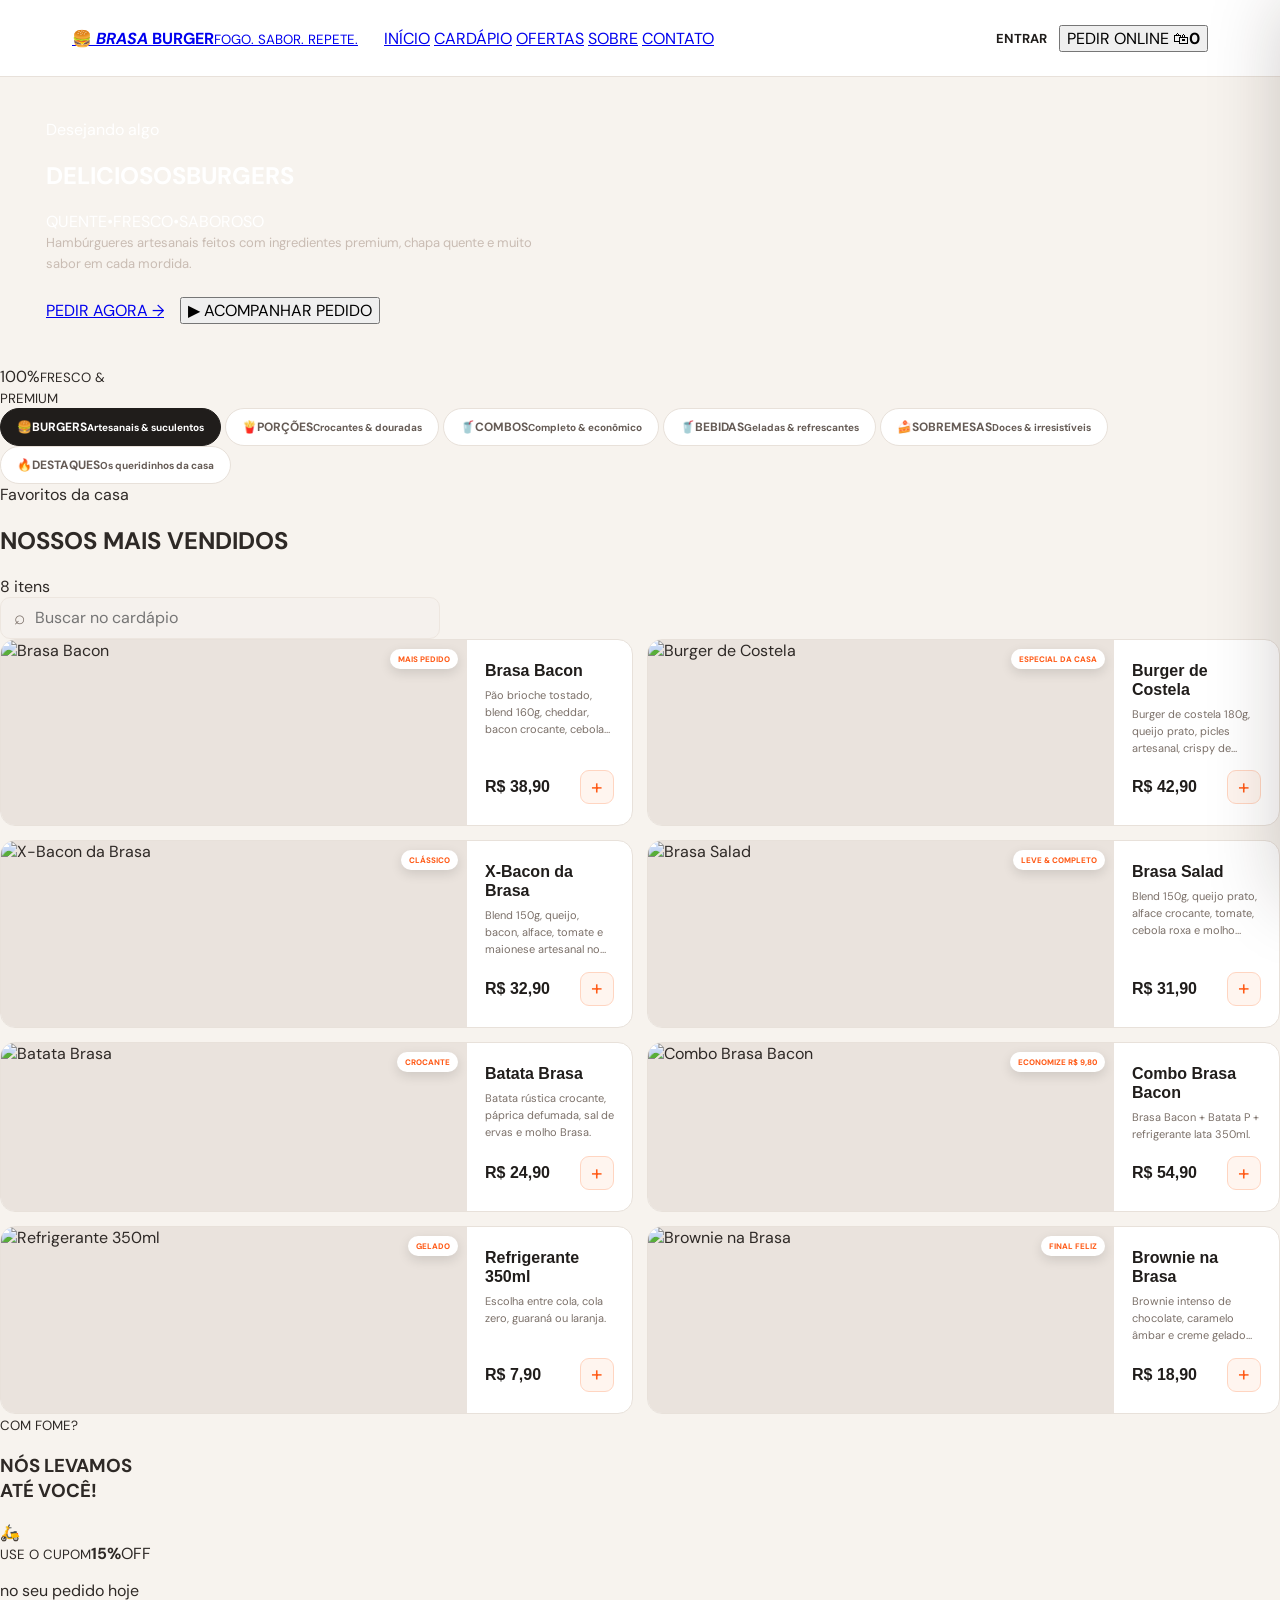
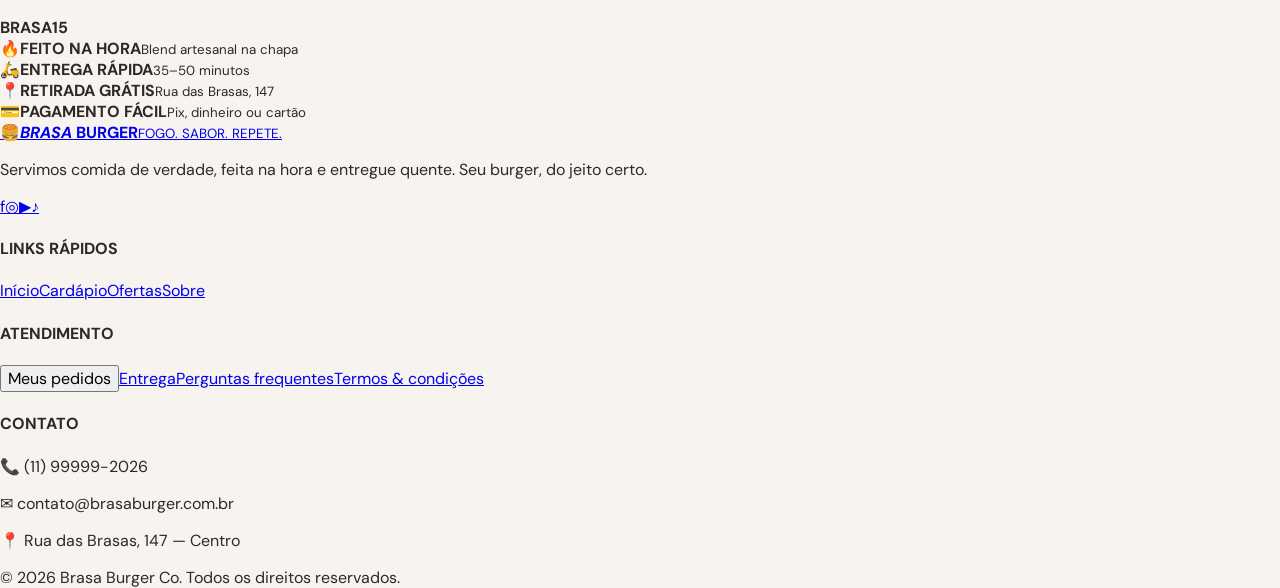
==== index.html @ 72064ec6 "feat: refaz loja fiel à referência TastyBites" ====
<!doctype html>
<html lang="pt-BR">
<head>
  <meta charset="utf-8">
  <meta name="viewport" content="width=device-width,initial-scale=1">
  <meta name="theme-color" content="#0b0b0b">
  <title>Brasa Burger Co. — Delivery</title>
  <link rel="preconnect" href="https://fonts.googleapis.com">
  <link rel="preconnect" href="https://fonts.gstatic.com" crossorigin>
  <link href="https://fonts.googleapis.com/css2?family=Bebas+Neue&family=DM+Sans:wght@400;500;600;700&family=Yellowtail&display=swap" rel="stylesheet">
  <link rel="stylesheet" href="styles.css">
</head>
<body>
  <header class="store-header">
    <div class="header-inner">
      <a class="brand" href="#inicio" aria-label="Brasa Burger Co.">
        <span class="brand-icon">🍔</span>
        <span class="brand-copy"><strong><em>BRASA</em> BURGER</strong><small>FOGO. SABOR. REPETE.</small></span>
      </a>
      <nav class="main-nav" aria-label="Navegação principal">
        <a class="active" href="#inicio">INÍCIO</a>
        <a href="#cardapio">CARDÁPIO</a>
        <a href="#ofertas">OFERTAS</a>
        <a href="#sobre">SOBRE</a>
        <a href="#contato">CONTATO</a>
      </nav>
      <div class="header-actions">
        <a class="login-link" href="/login">ENTRAR</a>
        <button class="order-online" id="openCart">PEDIR ONLINE <span>🛍</span><b id="cartCount">0</b></button>
      </div>
    </div>
  </header>

  <main id="inicio">
    <section class="hero">
      <div class="hero-bg"></div>
      <div class="hero-inner">
        <div class="hero-copy">
          <div class="hero-script">Desejando algo</div>
          <h1><span>DELICIOSOS</span><strong>BURGERS</strong></h1>
          <div class="hero-pill"><span>QUENTE</span><i>•</i><span>FRESCO</span><i>•</i><span>SABOROSO</span></div>
          <p>Hambúrgueres artesanais feitos com ingredientes premium, chapa quente e muito sabor em cada mordida.</p>
          <div class="hero-actions">
            <a class="primary-cta" href="#cardapio">PEDIR AGORA <span>→</span></a>
            <button class="watch-btn" id="trackBtn"><span class="play">▶</span> ACOMPANHAR PEDIDO</button>
          </div>
        </div>
        <div class="hero-seal"><span>100%</span><small>FRESCO &<br>PREMIUM</small></div>
      </div>

      <section class="category-panel" id="categories" aria-label="Categorias">
        <button class="cat active" data-cat="Todos"><span>🍔</span><b>BURGERS</b><small>Artesanais & suculentos</small></button>
        <button class="cat" data-cat="Acompanhamentos"><span>🍟</span><b>PORÇÕES</b><small>Crocantes & douradas</small></button>
        <button class="cat" data-cat="Combos"><span>🥤</span><b>COMBOS</b><small>Completo & econômico</small></button>
        <button class="cat" data-cat="Bebidas"><span>🥤</span><b>BEBIDAS</b><small>Geladas & refrescantes</small></button>
        <button class="cat" data-cat="Sobremesas"><span>🍰</span><b>SOBREMESAS</b><small>Doces & irresistíveis</small></button>
        <button class="cat" data-cat="Todos"><span>🔥</span><b>DESTAQUES</b><small>Os queridinhos da casa</small></button>
      </section>
    </section>

    <section class="bestsellers" id="cardapio">
      <div class="section-heading">
        <div class="eyebrow-script">Favoritos da casa</div>
        <h2>NOSSOS <span>MAIS VENDIDOS</span></h2>
        <div class="heading-line"><i></i><b></b><i></i></div>
      </div>
      <div class="menu-toolbar">
        <span id="menuCount">Cardápio completo</span>
        <label class="store-search"><span>⌕</span><input id="storeSearch" placeholder="Buscar no cardápio" autocomplete="off"></label>
      </div>
      <div class="product-grid" id="productGrid"></div>
    </section>

    <section class="promo-banner" id="ofertas">
      <div class="promo-copy"><small>COM FOME?</small><h3>NÓS LEVAMOS<br>ATÉ VOCÊ!</h3></div>
      <div class="promo-scooter">🛵</div>
      <div class="promo-discount"><small>USE O CUPOM</small><strong>15%</strong><span>OFF</span><p>no seu pedido hoje</p><b>BRASA15</b></div>
    </section>

    <section class="about-strip" id="sobre">
      <div><span>🔥</span><b>FEITO NA HORA</b><small>Blend artesanal na chapa</small></div>
      <div><span>🛵</span><b>ENTREGA RÁPIDA</b><small>35–50 minutos</small></div>
      <div><span>📍</span><b>RETIRADA GRÁTIS</b><small>Rua das Brasas, 147</small></div>
      <div><span>💳</span><b>PAGAMENTO FÁCIL</b><small>Pix, dinheiro ou cartão</small></div>
    </section>
  </main>

  <footer class="site-footer" id="contato">
    <div class="footer-inner">
      <div class="footer-brand">
        <a class="brand footer-logo" href="#inicio"><span class="brand-icon">🍔</span><span class="brand-copy"><strong><em>BRASA</em> BURGER</strong><small>FOGO. SABOR. REPETE.</small></span></a>
        <p>Servimos comida de verdade, feita na hora e entregue quente. Seu burger, do jeito certo.</p>
        <div class="socials"><a href="#">f</a><a href="#">◎</a><a href="#">▶</a><a href="#">♪</a></div>
      </div>
      <div><h4>LINKS RÁPIDOS</h4><a href="#inicio">Início</a><a href="#cardapio">Cardápio</a><a href="#ofertas">Ofertas</a><a href="#sobre">Sobre</a></div>
      <div><h4>ATENDIMENTO</h4><button id="footerTrack">Meus pedidos</button><a href="#">Entrega</a><a href="#">Perguntas frequentes</a><a href="#">Termos & condições</a></div>
      <div><h4>CONTATO</h4><p>📞 (11) 99999-2026</p><p>✉ contato@brasaburger.com.br</p><p>📍 Rua das Brasas, 147 — Centro</p></div>
    </div>
    <div class="copyright">© 2026 Brasa Burger Co. Todos os direitos reservados.</div>
  </footer>

  <aside class="cart-drawer" id="cartDrawer" aria-hidden="true">
    <div class="drawer-head"><div><small>SEU PEDIDO</small><h3>Carrinho</h3></div><button class="icon-btn" id="closeCart">×</button></div>
    <div class="cart-items" id="cartItems"></div>
    <div class="coupon-row"><input id="couponInput" placeholder="Cupom de desconto"><button id="applyCoupon">Aplicar</button></div>
    <div class="cart-summary"><div><span>Subtotal</span><b id="subtotal">R$ 0,00</b></div><div class="discount-line"><span>Desconto</span><b id="discount">− R$ 0,00</b></div><div><span>Taxa estimada</span><b id="fee">R$ 0,00</b></div><div class="total-line"><span>Total</span><b id="total">R$ 0,00</b></div></div>
    <button class="primary-btn full" id="checkoutBtn">Finalizar pedido</button>
  </aside>
  <div class="backdrop" id="backdrop"></div>

  <div class="product-modal" id="productModal" role="dialog" aria-modal="true">
    <button class="modal-close" id="closeProduct">×</button>
    <div class="product-modal-image"><img id="modalImage" alt=""></div>
    <div class="product-modal-body">
      <span class="eyebrow" id="modalCat"></span><h2 id="modalName"></h2><p id="modalDesc"></p><div class="base-price" id="modalBase"></div>
      <div class="option-block"><div class="option-title"><b>Adicionais</b><small>Escolha até 3</small></div><div id="extrasOptions"></div></div>
      <div class="option-block"><div class="option-title"><b>Remover ingredientes</b><small>Opcional</small></div><div id="removeOptions"></div></div>
      <label class="notes"><span>Observação</span><textarea id="notes" maxlength="140" placeholder="Ex.: sem cebola, molho separado..."></textarea></label>
      <div class="modal-footer"><div class="qty"><button id="qtyMinus">−</button><b id="qtyValue">1</b><button id="qtyPlus">+</button></div><button class="primary-btn" id="addToCart">Adicionar • <span id="modalTotal">R$ 0,00</span></button></div>
    </div>
  </div>

  <section class="checkout" id="checkout">
    <div class="checkout-card">
      <div class="checkout-top"><div><small>FINALIZAR PEDIDO</small><h2>Quase lá</h2></div><button id="closeCheckout" class="icon-btn">×</button></div>
      <div class="steps"><span class="active" data-step="1">1 <i>Dados</i></span><span data-step="2">2 <i>Entrega</i></span><span data-step="3">3 <i>Pagamento</i></span><span data-step="4">4 <i>Revisão</i></span></div>
      <div class="step-pane active" data-pane="1"><h3>Quem vai receber?</h3><div class="form-grid"><label>Nome<input id="cName"></label><label>WhatsApp<input id="cPhone"></label><label class="wide">E-mail<input id="cEmail" type="email"></label></div></div>
      <div class="step-pane" data-pane="2"><h3>Como quer receber?</h3><div class="toggle-choice"><button class="active" data-mode="delivery">Entrega</button><button data-mode="pickup">Retirada grátis</button></div><div id="deliveryFields" class="form-grid"><label class="wide">Bairro<select id="bairro"><option value="Centro">Centro — R$ 6,90</option><option value="Jardins">Jardins — R$ 8,90</option><option value="Vila Nova">Vila Nova — R$ 5,90</option></select></label><label class="wide">Endereço<input placeholder="Rua, número"></label><label>Complemento<input placeholder="Apto, bloco..."></label><label>Referência<input placeholder="Próximo a..."></label></div></div>
      <div class="step-pane" data-pane="3"><h3>Pagamento na entrega ou retirada</h3><div class="pay-grid"><button class="pay active">◆ <span>Pix</span></button><button class="pay">💵 <span>Dinheiro</span></button><button class="pay">▰ <span>Débito</span></button><button class="pay">▣ <span>Crédito</span></button></div></div>
      <div class="step-pane" data-pane="4"><h3>Revise antes de enviar</h3><div class="review" id="reviewBox"></div></div>
      <div class="checkout-bottom"><button class="secondary-btn" id="prevStep">Voltar</button><button class="primary-btn" id="nextStep">Continuar →</button></div>
    </div>
  </section>

  <section class="tracking" id="tracking"><div class="tracking-card"><button class="icon-btn track-close" id="closeTracking">×</button><div class="success-icon">✓</div><small>PEDIDO</small><h2>Seu pedido está confirmado.</h2><p>Estimativa: <b>35–50 min</b>.</p><div class="timeline"><div class="done"><i>✓</i><span><b>Recebido</b><small>Pedido recebido</small></span></div><div class="current"><i>🔥</i><span><b>Em preparação</b><small>A cozinha já começou</small></span></div><div><i>🛵</i><span><b>Saiu para entrega</b><small>Aguardando</small></span></div><div><i>🏠</i><span><b>Entregue</b><small>Aguardando</small></span></div></div></div></section>

  <button class="mobile-cart" id="mobileCart"><span>🛍 <b id="mobileCartCount">0 itens</b></span><strong id="mobileCartTotal">R$ 0,00</strong></button>
  <script src="https://cdn.jsdelivr.net/npm/@supabase/supabase-js@2"></script>
  <script src="/shared/supabase.js"></script>
  <script src="app.js"></script>
  <script>document.getElementById('footerTrack')?.addEventListener('click',()=>document.getElementById('trackBtn')?.click())</script>
</body>
</html>
---- styles.css ----
:root{--orange:#ff5b18;--orange-dark:#e6490c;--ink:#201d1b;--text:#2e2926;--muted:#7b7069;--cream:#f7f3ee;--paper:#fff;--line:#e8e1da;--soft:#f1ebe5;--dark:#171310;--green:#179c62;--shadow:0 18px 45px rgba(63,37,20,.08)}*{box-sizing:border-box}html{scroll-behavior:smooth}body{margin:0;background:var(--cream);color:var(--text);font-family:"DM Sans",sans-serif}button,input,select,textarea{font:inherit}.promo-top{height:34px;display:flex;align-items:center;justify-content:center;background:var(--dark);color:#fff;font-size:12px;letter-spacing:.01em}.promo-top strong{color:#ff7d3f;margin:0 4px}.store-header{position:sticky;top:0;z-index:40;background:rgba(255,255,255,.96);backdrop-filter:blur(12px);border-bottom:1px solid var(--line)}.header-inner{max-width:1180px;height:76px;margin:auto;padding:0 22px;display:flex;align-items:center;gap:26px}.brand-word{font-family:Manrope,sans-serif;font-weight:800;text-decoration:none;color:var(--ink);font-size:18px;white-space:nowrap}.brand-fire{color:var(--orange);margin-right:5px}.delivery-location{display:flex;align-items:center;gap:9px;min-width:190px}.location-icon{width:36px;height:36px;border-radius:50%;background:#fff0e8;color:var(--orange);display:grid;place-items:center;font-size:18px}.delivery-location small{display:block;color:var(--muted);font-size:10px}.delivery-location button{border:0;background:transparent;padding:0;font-weight:700;font-size:12px;color:var(--ink);cursor:pointer}.store-search{height:42px;flex:1;max-width:440px;background:#f5f1ed;border:1px solid #ede6df;border-radius:10px;display:flex;align-items:center;padding:0 13px;gap:8px}.store-search span{color:var(--muted);font-size:19px}.store-search input{border:0;outline:0;background:transparent;width:100%;color:var(--ink)}.header-actions{margin-left:auto;display:flex;align-items:center;gap:12px}.login-link{color:var(--ink);font-size:13px;font-weight:700;text-decoration:none}.cart-header{height:42px;padding:0 14px;border:0;border-radius:10px;background:var(--orange);color:#fff;font-weight:700;display:flex;align-items:center;gap:8px;cursor:pointer}.cart-header b{min-width:20px;height:20px;border-radius:50%;display:grid;place-items:center;background:#fff;color:var(--orange);font-size:10px}.store-main{max-width:1180px;margin:auto;padding:24px 22px 80px}.restaurant-head{display:flex;align-items:center;gap:15px;margin-bottom:22px}.restaurant-avatar{width:70px;height:70px;border-radius:16px;overflow:hidden;background:#ddd;box-shadow:var(--shadow)}.restaurant-avatar img{width:100%;height:100%;object-fit:cover}.restaurant-info{flex:1}.title-row{display:flex;align-items:center;gap:7px}.title-row h1{font:800 24px/1.1 Manrope,sans-serif;margin:0;color:var(--ink)}.verified{width:19px;height:19px;border-radius:50%;background:var(--orange);color:#fff;display:grid;place-items:center;font-size:11px}.restaurant-info p{margin:5px 0;color:var(--muted);font-size:13px}.restaurant-meta{display:flex;gap:8px;color:#665d57;font-size:11px}.restaurant-meta span:first-child{color:#e18b00}.track-order{border:1px solid var(--line);background:#fff;border-radius:10px;padding:11px 14px;color:var(--ink);font-weight:700;cursor:pointer}.hero-banner{min-height:300px;background:#191411;border-radius:22px;overflow:hidden;display:grid;grid-template-columns:1.05fr .95fr;box-shadow:0 28px 60px rgba(37,21,12,.18)}.hero-copy{padding:42px 46px;color:#fff;display:flex;flex-direction:column;justify-content:center}.hero-kicker{font-size:10px;font-weight:800;color:#ff8a52;letter-spacing:.18em}.hero-copy h2{font:800 43px/1.03 Manrope,sans-serif;margin:10px 0 13px;letter-spacing:-.04em}.hero-copy h2 em{font-style:normal;color:#ff6a28}.hero-copy p{max-width:520px;color:#c9bcb3;font-size:13px;line-height:1.65;margin:0 0 22px}.hero-actions{display:flex;align-items:center;gap:16px}.hero-primary{background:var(--orange);color:#fff;text-decoration:none;font-weight:800;border-radius:10px;padding:12px 18px}.hero-coupon{font-size:12px;color:#d7cbc4}.hero-coupon b{color:#fff}.hero-photo{min-height:300px;position:relative}.hero-photo:before{content:"";position:absolute;inset:0;background:linear-gradient(90deg,#191411 0%,rgba(25,20,17,.35) 35%,transparent 70%);z-index:1}.hero-photo img{width:100%;height:100%;object-fit:cover}.category-bar{display:flex;gap:9px;overflow:auto;padding:24px 0 14px;scrollbar-width:none}.category-bar::-webkit-scrollbar{display:none}.cat{white-space:nowrap;border:1px solid var(--line);background:#fff;border-radius:999px;padding:10px 16px;color:#655b55;font-size:12px;font-weight:700;cursor:pointer;transition:.2s}.cat:hover{border-color:#ffc7aa}.cat.active{background:var(--ink);border-color:var(--ink);color:#fff}.menu-section{padding-top:12px}.menu-title-row{display:flex;align-items:end;justify-content:space-between;margin-bottom:17px}.menu-title-row small{font-size:9px;color:var(--orange);font-weight:800;letter-spacing:.15em}.menu-title-row h2{margin:4px 0 0;font:800 25px/1 Manrope,sans-serif;color:var(--ink)}.menu-title-row>span{color:var(--muted);font-size:11px}.product-grid{display:grid;grid-template-columns:repeat(2,minmax(0,1fr));gap:14px}.product-card{min-height:164px;background:#fff;border:1px solid var(--line);border-radius:15px;display:grid;grid-template-columns:1fr 165px;overflow:hidden;cursor:pointer;transition:.22s;position:relative}.product-card:hover{transform:translateY(-2px);box-shadow:var(--shadow);border-color:#ded4ca}.product-body{padding:21px 18px;display:flex;flex-direction:column}.product-body h3{margin:0 0 7px;font:800 16px/1.2 Manrope,sans-serif;color:var(--ink)}.product-body p{margin:0;color:var(--muted);font-size:11px;line-height:1.55;display:-webkit-box;-webkit-line-clamp:3;-webkit-box-orient:vertical;overflow:hidden}.product-bottom{display:flex;align-items:center;justify-content:space-between;margin-top:auto;padding-top:13px}.product-bottom strong{font:800 16px Manrope,sans-serif;color:var(--ink)}.add-round{width:34px;height:34px;border-radius:9px;border:1px solid #ffd5c1;background:#fff5ef;color:var(--orange);font-size:21px;line-height:1;cursor:pointer}.product-image{height:100%;min-height:164px;position:relative;overflow:hidden;background:#eae3dd}.product-image img{width:100%;height:100%;object-fit:cover;transition:.3s}.product-card:hover .product-image img{transform:scale(1.035)}.product-badge{position:absolute;right:9px;top:9px;background:#fff;color:var(--orange);border-radius:999px;padding:5px 8px;font-size:8px;font-weight:800;text-transform:uppercase;box-shadow:0 4px 12px rgba(0,0,0,.12)}.info-strip{display:grid;grid-template-columns:repeat(4,1fr);gap:12px;margin-top:34px}.info-strip>div{background:#fff;border:1px solid var(--line);border-radius:13px;padding:15px;display:flex;align-items:center;gap:10px}.info-strip>div>span{font-size:21px}.info-strip b{display:block;color:var(--ink);font-size:12px}.info-strip small{color:var(--muted);font-size:10px}.cart-drawer{position:fixed;z-index:70;top:0;right:-460px;width:min(430px,100vw);height:100vh;background:#fff;padding:22px;box-shadow:-30px 0 70px rgba(34,21,14,.2);transition:.25s;display:flex;flex-direction:column}.cart-drawer.open{right:0}.drawer-head{display:flex;justify-content:space-between;align-items:center;border-bottom:1px solid var(--line);padding-bottom:15px}.drawer-head small,.checkout-top small{color:var(--orange);font-weight:800;font-size:9px;letter-spacing:.14em}.drawer-head h3{font:800 25px Manrope,sans-serif;margin:3px 0 0}.icon-btn,.modal-close{border:0;background:#f5f1ed;border-radius:9px;width:38px;height:38px;font-size:23px;cursor:pointer}.cart-items{flex:1;overflow:auto;padding:12px 0}.empty-cart{height:100%;min-height:260px;display:flex;align-items:center;justify-content:center;flex-direction:column;color:var(--muted);gap:8px;font-size:12px}.empty-cart:first-letter{font-size:34px}.cart-item{display:grid;grid-template-columns:58px 1fr auto;gap:10px;padding:12px 0;border-bottom:1px solid var(--line);align-items:center}.cart-item img{width:58px;height:58px;object-fit:cover;border-radius:10px}.cart-item h4{margin:0 0 4px;color:var(--ink);font-size:12px}.cart-item small{color:var(--muted);font-size:9px}.cart-item button{border:0;background:transparent;color:#c85b31;padding:0;font-size:9px;cursor:pointer}.cart-item>b{font-size:11px}.coupon-row{display:grid;grid-template-columns:1fr auto;gap:7px}.coupon-row input{border:1px solid var(--line);border-radius:9px;padding:11px}.coupon-row button{border:0;border-radius:9px;background:var(--ink);color:#fff;padding:0 14px;font-weight:700;cursor:pointer}.cart-summary{padding:13px 0}.cart-summary>div{display:flex;justify-content:space-between;padding:5px 0;font-size:11px;color:var(--muted)}.cart-summary .total-line{margin-top:5px;padding-top:11px;border-top:1px solid var(--line);font-size:15px;color:var(--ink)}.discount-line b{color:var(--green)}.primary-btn{border:0;background:var(--orange);color:#fff;border-radius:10px;padding:13px 17px;font-weight:800;cursor:pointer}.primary-btn:hover{background:var(--orange-dark)}.primary-btn.full{width:100%}.secondary-btn{border:1px solid var(--line);background:#fff;color:var(--ink);border-radius:10px;padding:12px 16px;font-weight:700;cursor:pointer}.backdrop{position:fixed;inset:0;background:rgba(22,16,12,.5);z-index:60;opacity:0;pointer-events:none;transition:.2s}.backdrop.show{opacity:1;pointer-events:auto}.product-modal{position:fixed;z-index:80;left:50%;top:50%;transform:translate(-50%,-46%) scale(.98);width:min(880px,92vw);max-height:90vh;background:#fff;border-radius:18px;overflow:auto;box-shadow:0 30px 100px rgba(0,0,0,.24);opacity:0;pointer-events:none;display:grid;grid-template-columns:.9fr 1.1fr;transition:.2s}.product-modal.open{opacity:1;pointer-events:auto;transform:translate(-50%,-50%) scale(1)}.modal-close{position:absolute;right:12px;top:12px;z-index:2;background:#fff}.product-modal-image{min-height:500px;background:#eee}.product-modal-image img{width:100%;height:100%;object-fit:cover}.product-modal-body{padding:32px}.eyebrow{color:var(--orange);font-weight:800;font-size:9px;letter-spacing:.13em}.product-modal-body h2{font:800 28px/1.1 Manrope,sans-serif;margin:7px 0;color:var(--ink)}.product-modal-body>p{font-size:12px;color:var(--muted);line-height:1.6}.base-price{font:800 20px Manrope,sans-serif;margin:13px 0 18px}.option-block{border-top:1px solid var(--line);padding:14px 0}.option-title{display:flex;justify-content:space-between;font-size:11px}.option-title small{color:var(--muted)}.check-option{display:flex;justify-content:space-between;padding:9px 0;font-size:11px}.check-option input{accent-color:var(--orange)}.notes span{display:block;font-weight:700;font-size:11px;margin-bottom:6px}.notes textarea{width:100%;height:70px;resize:none;border:1px solid var(--line);border-radius:9px;padding:10px}.modal-footer{display:flex;gap:10px;align-items:center;margin-top:15px}.qty{display:flex;align-items:center;border:1px solid var(--line);border-radius:9px;overflow:hidden}.qty button{border:0;background:#fff;width:38px;height:42px;font-size:20px}.qty b{min-width:30px;text-align:center}.modal-footer .primary-btn{flex:1}.checkout,.tracking{position:fixed;inset:0;z-index:90;background:rgba(27,20,16,.58);display:grid;place-items:center;padding:16px;opacity:0;pointer-events:none;transition:.2s}.checkout.open,.tracking.open{opacity:1;pointer-events:auto}.checkout-card,.tracking-card{width:min(700px,96vw);max-height:94vh;overflow:auto;background:#fff;border-radius:18px;padding:24px;box-shadow:0 30px 100px rgba(0,0,0,.25)}.checkout-top{display:flex;justify-content:space-between}.checkout-top h2{font:800 27px Manrope,sans-serif;margin:3px 0}.steps{display:flex;justify-content:space-between;border-bottom:1px solid var(--line);padding:18px 0 13px;margin-bottom:20px}.steps span{color:#b1a59d;font-weight:800;font-size:11px}.steps span.active{color:var(--orange)}.steps i{font-style:normal;margin-left:3px}.step-pane{display:none}.step-pane.active{display:block}.step-pane h3{font:800 17px Manrope,sans-serif}.form-grid{display:grid;grid-template-columns:1fr 1fr;gap:10px}.form-grid label{font-size:10px;font-weight:700;color:#655c56}.form-grid .wide{grid-column:1/-1}.form-grid input,.form-grid select{display:block;width:100%;height:43px;margin-top:5px;border:1px solid var(--line);border-radius:9px;padding:0 10px;background:#fff}.toggle-choice{display:flex;gap:7px;margin-bottom:13px}.toggle-choice button,.pay{border:1px solid var(--line);background:#fff;border-radius:9px;padding:10px 13px;cursor:pointer}.toggle-choice button.active,.pay.active{border-color:var(--orange);background:#fff4ee;color:var(--orange)}.pay-grid{display:grid;grid-template-columns:repeat(4,1fr);gap:8px}.checkout-bottom{display:flex;justify-content:space-between;margin-top:23px}.review-line{display:flex;justify-content:space-between;padding:9px 0;border-bottom:1px solid var(--line);font-size:11px}.tracking-card{width:min(500px,96vw);position:relative}.success-icon{width:50px;height:50px;border-radius:50%;display:grid;place-items:center;background:#eaf8f1;color:var(--green);font-size:23px}.tracking-card h2{font:800 24px Manrope,sans-serif}.track-close{position:absolute;right:18px;top:18px}.timeline>div{display:flex;gap:10px;padding:11px 0;color:#aaa}.timeline i{width:30px;height:30px;border-radius:50%;display:grid;place-items:center;background:#f2eee9;font-style:normal}.timeline .done,.timeline .current{color:var(--ink)}.timeline .current i{background:#fff0e8;color:var(--orange)}.timeline b,.timeline small{display:block}.timeline small{color:var(--muted);font-size:9px}.mobile-cart{display:none}@media(max-width:900px){.header-inner{height:66px;padding:0 14px}.delivery-location,.store-search,.login-link{display:none}.store-main{padding:16px 14px 90px}.restaurant-head{align-items:flex-start}.restaurant-avatar{width:58px;height:58px}.track-order{display:none}.restaurant-meta{flex-wrap:wrap}.hero-banner{grid-template-columns:1fr;min-height:0}.hero-copy{padding:27px 24px}.hero-copy h2{font-size:34px}.hero-photo{min-height:190px}.hero-photo:before{background:linear-gradient(180deg,#191411 0%,transparent 35%)}.product-grid{grid-template-columns:1fr}.product-card{grid-template-columns:1fr 125px}.product-image{min-height:150px}.info-strip{grid-template-columns:1fr 1fr}.product-modal{grid-template-columns:1fr}.product-modal-image{min-height:250px}.pay-grid{grid-template-columns:1fr 1fr}.mobile-cart{display:flex;position:fixed;z-index:50;left:14px;right:14px;bottom:12px;background:var(--orange);color:#fff;border:0;border-radius:13px;height:52px;align-items:center;justify-content:space-between;padding:0 17px;font-weight:800;box-shadow:0 15px 40px rgba(214,73,10,.3)}}@media(max-width:560px){.brand-word{font-size:15px}.restaurant-info p{font-size:11px}.restaurant-meta{font-size:10px}.hero-copy h2{font-size:30px}.product-card{grid-template-columns:1fr 112px}.product-body{padding:17px 14px}.info-strip{grid-template-columns:1fr}.form-grid{grid-template-columns:1fr}.form-grid .wide{grid-column:auto}.steps i{display:none}}
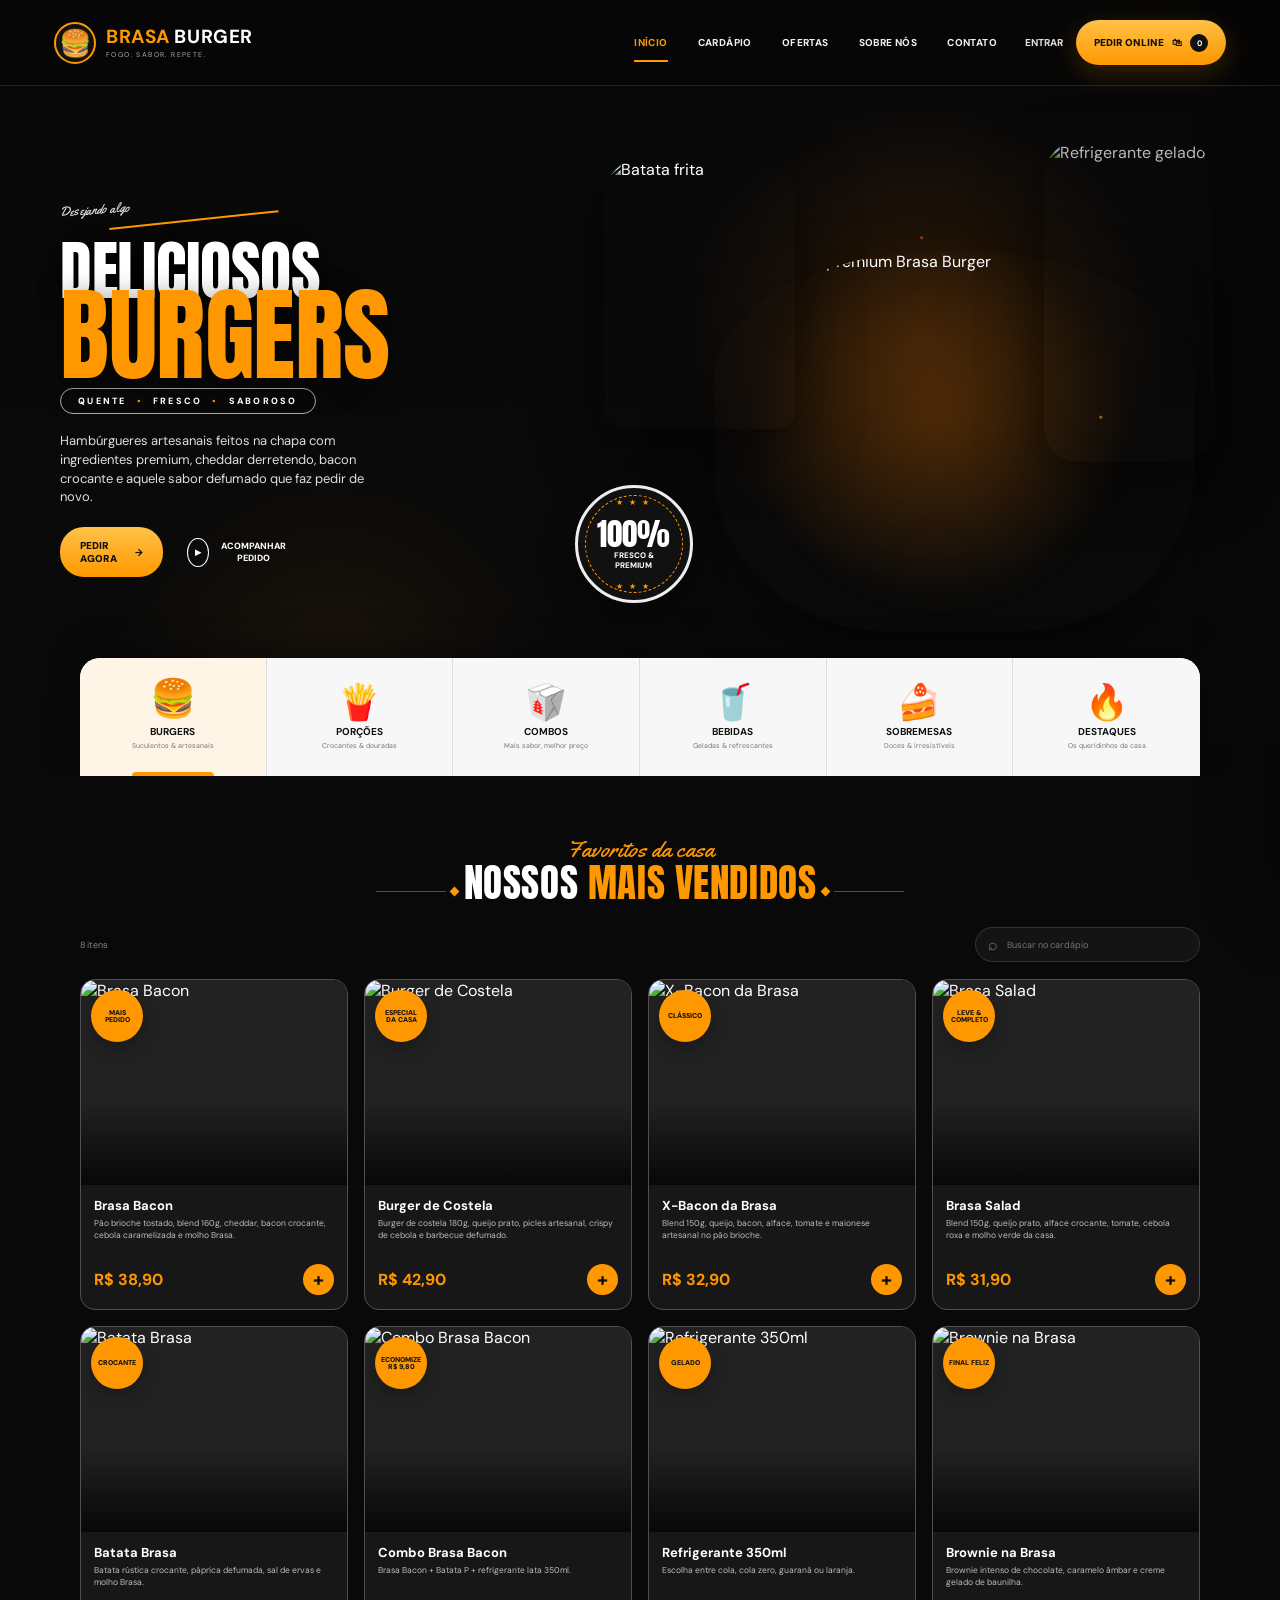
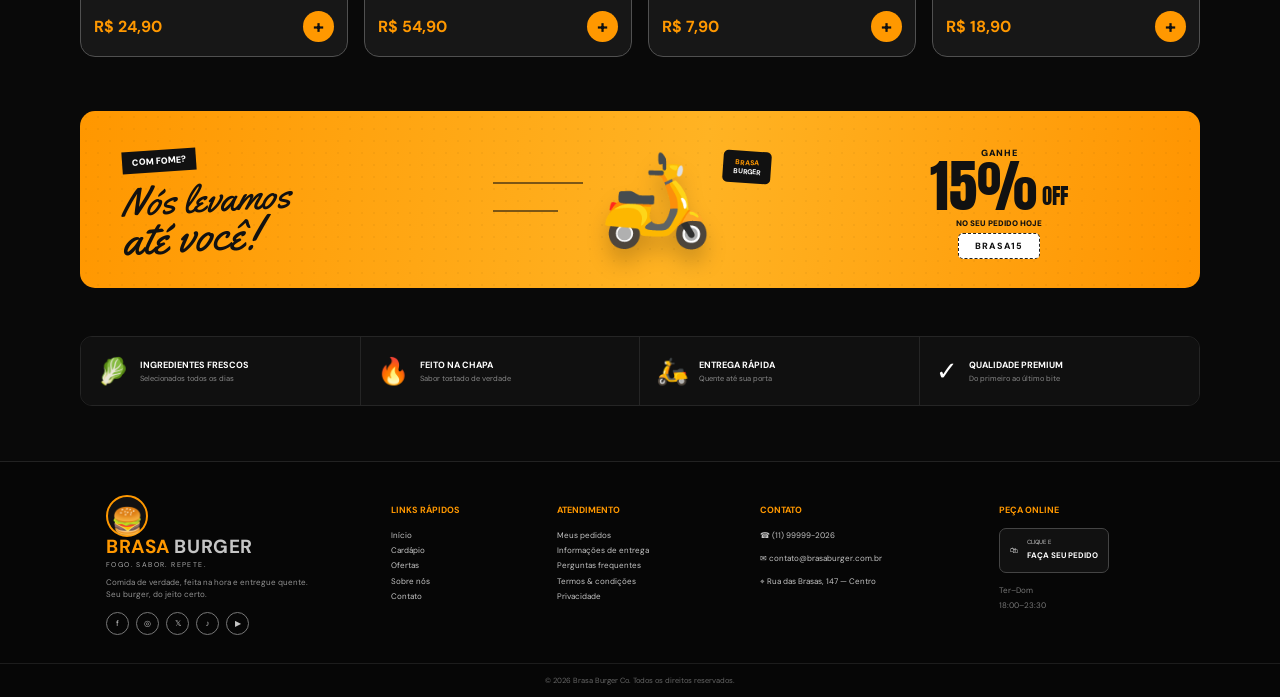
==== commit 1e21ee27: "feat: reconstrói storefront seção por seção conforme referência" ====
--- a/index.html
+++ b/index.html
@@ -3,141 +3,98 @@
 <head>
   <meta charset="utf-8">
   <meta name="viewport" content="width=device-width,initial-scale=1">
-  <meta name="theme-color" content="#0b0b0b">
-  <title>Brasa Burger Co. — Delivery</title>
+  <meta name="theme-color" content="#090909">
+  <title>Brasa Burger Co. — Delivery Premium</title>
   <link rel="preconnect" href="https://fonts.googleapis.com">
   <link rel="preconnect" href="https://fonts.gstatic.com" crossorigin>
-  <link href="https://fonts.googleapis.com/css2?family=Bebas+Neue&family=DM+Sans:wght@400;500;600;700&family=Yellowtail&display=swap" rel="stylesheet">
+  <link href="https://fonts.googleapis.com/css2?family=Anton&family=DM+Sans:wght@400;500;600;700;800&family=Yellowtail&display=swap" rel="stylesheet">
   <link rel="stylesheet" href="styles.css">
+  <link rel="stylesheet" href="reference.css">
 </head>
 <body>
-  <header class="store-header">
-    <div class="header-inner">
-      <a class="brand" href="#inicio" aria-label="Brasa Burger Co.">
-        <span class="brand-icon">🍔</span>
-        <span class="brand-copy"><strong><em>BRASA</em> BURGER</strong><small>FOGO. SABOR. REPETE.</small></span>
-      </a>
-      <nav class="main-nav" aria-label="Navegação principal">
-        <a class="active" href="#inicio">INÍCIO</a>
-        <a href="#cardapio">CARDÁPIO</a>
-        <a href="#ofertas">OFERTAS</a>
-        <a href="#sobre">SOBRE</a>
-        <a href="#contato">CONTATO</a>
-      </nav>
-      <div class="header-actions">
-        <a class="login-link" href="/login">ENTRAR</a>
-        <button class="order-online" id="openCart">PEDIR ONLINE <span>🛍</span><b id="cartCount">0</b></button>
+<header class="site-header">
+  <div class="header-wrap">
+    <a class="brand" href="#inicio"><span class="brand-mark"><span>🍔</span></span><span class="brand-text"><strong><em>BRASA</em> BURGER</strong><small>FOGO. SABOR. REPETE.</small></span></a>
+    <nav class="desktop-nav"><a class="active" href="#inicio">INÍCIO</a><a href="#cardapio">CARDÁPIO</a><a href="#ofertas">OFERTAS</a><a href="#sobre">SOBRE NÓS</a><a href="#contato">CONTATO</a></nav>
+    <div class="head-actions"><a class="login-link" href="/login">ENTRAR</a><button class="order-btn" id="openCart">PEDIR ONLINE <span>🛍</span><b id="cartCount">0</b></button></div>
+    <button class="menu-toggle" aria-label="Abrir menu">☰</button>
+  </div>
+</header>
+
+<main id="inicio">
+  <section class="hero">
+    <div class="embers"></div>
+    <div class="hero-wrap">
+      <div class="hero-copy">
+        <p class="script">Desejando algo</p>
+        <h1><span>DELICIOSOS</span><strong>BURGERS</strong></h1>
+        <div class="taste-pill"><span>QUENTE</span><i>•</i><span>FRESCO</span><i>•</i><span>SABOROSO</span></div>
+        <p class="hero-desc">Hambúrgueres artesanais feitos na chapa com ingredientes premium, cheddar derretendo, bacon crocante e aquele sabor defumado que faz pedir de novo.</p>
+        <div class="hero-actions"><a class="cta-primary" href="#cardapio">PEDIR AGORA <b>→</b></a><button class="cta-ghost" id="trackBtn"><span>▶</span> ACOMPANHAR PEDIDO</button></div>
+      </div>
+      <div class="hero-food">
+        <div class="orange-glow"></div>
+        <img class="fries-img" src="https://images.unsplash.com/photo-1573080496219-bb080dd4f877?auto=format&fit=crop&w=720&q=88" alt="Batata frita">
+        <img class="drink-img" src="https://images.unsplash.com/photo-1544145945-f90425340c7e?auto=format&fit=crop&w=620&q=88" alt="Refrigerante gelado">
+        <img class="burger-img" src="https://images.unsplash.com/photo-1550547660-d9450f859349?auto=format&fit=crop&w=1200&q=92" alt="Hambúrguer premium Brasa Burger">
+        <div class="quality-seal"><span class="stars">★ ★ ★</span><strong>100%</strong><small>FRESCO &<br>PREMIUM</small><span class="stars bottom">★ ★ ★</span></div>
       </div>
     </div>
-  </header>
-
-  <main id="inicio">
-    <section class="hero">
-      <div class="hero-bg"></div>
-      <div class="hero-inner">
-        <div class="hero-copy">
-          <div class="hero-script">Desejando algo</div>
-          <h1><span>DELICIOSOS</span><strong>BURGERS</strong></h1>
-          <div class="hero-pill"><span>QUENTE</span><i>•</i><span>FRESCO</span><i>•</i><span>SABOROSO</span></div>
-          <p>Hambúrgueres artesanais feitos com ingredientes premium, chapa quente e muito sabor em cada mordida.</p>
-          <div class="hero-actions">
-            <a class="primary-cta" href="#cardapio">PEDIR AGORA <span>→</span></a>
-            <button class="watch-btn" id="trackBtn"><span class="play">▶</span> ACOMPANHAR PEDIDO</button>
-          </div>
-        </div>
-        <div class="hero-seal"><span>100%</span><small>FRESCO &<br>PREMIUM</small></div>
+    <div class="category-shell">
+      <div class="category-panel" id="categories">
+        <button class="cat active" data-cat="Todos"><span class="sticker">🍔</span><b>BURGERS</b><small>Suculentos & artesanais</small></button>
+        <button class="cat" data-cat="Acompanhamentos"><span class="sticker">🍟</span><b>PORÇÕES</b><small>Crocantes & douradas</small></button>
+        <button class="cat" data-cat="Combos"><span class="sticker">🥡</span><b>COMBOS</b><small>Mais sabor, melhor preço</small></button>
+        <button class="cat" data-cat="Bebidas"><span class="sticker">🥤</span><b>BEBIDAS</b><small>Geladas & refrescantes</small></button>
+        <button class="cat" data-cat="Sobremesas"><span class="sticker">🍰</span><b>SOBREMESAS</b><small>Doces & irresistíveis</small></button>
+        <button class="cat" data-cat="Todos"><span class="sticker">🔥</span><b>DESTAQUES</b><small>Os queridinhos da casa</small></button>
       </div>
-
-      <section class="category-panel" id="categories" aria-label="Categorias">
-        <button class="cat active" data-cat="Todos"><span>🍔</span><b>BURGERS</b><small>Artesanais & suculentos</small></button>
-        <button class="cat" data-cat="Acompanhamentos"><span>🍟</span><b>PORÇÕES</b><small>Crocantes & douradas</small></button>
-        <button class="cat" data-cat="Combos"><span>🥤</span><b>COMBOS</b><small>Completo & econômico</small></button>
-        <button class="cat" data-cat="Bebidas"><span>🥤</span><b>BEBIDAS</b><small>Geladas & refrescantes</small></button>
-        <button class="cat" data-cat="Sobremesas"><span>🍰</span><b>SOBREMESAS</b><small>Doces & irresistíveis</small></button>
-        <button class="cat" data-cat="Todos"><span>🔥</span><b>DESTAQUES</b><small>Os queridinhos da casa</small></button>
-      </section>
-    </section>
-
-    <section class="bestsellers" id="cardapio">
-      <div class="section-heading">
-        <div class="eyebrow-script">Favoritos da casa</div>
-        <h2>NOSSOS <span>MAIS VENDIDOS</span></h2>
-        <div class="heading-line"><i></i><b></b><i></i></div>
-      </div>
-      <div class="menu-toolbar">
-        <span id="menuCount">Cardápio completo</span>
-        <label class="store-search"><span>⌕</span><input id="storeSearch" placeholder="Buscar no cardápio" autocomplete="off"></label>
-      </div>
-      <div class="product-grid" id="productGrid"></div>
-    </section>
-
-    <section class="promo-banner" id="ofertas">
-      <div class="promo-copy"><small>COM FOME?</small><h3>NÓS LEVAMOS<br>ATÉ VOCÊ!</h3></div>
-      <div class="promo-scooter">🛵</div>
-      <div class="promo-discount"><small>USE O CUPOM</small><strong>15%</strong><span>OFF</span><p>no seu pedido hoje</p><b>BRASA15</b></div>
-    </section>
-
-    <section class="about-strip" id="sobre">
-      <div><span>🔥</span><b>FEITO NA HORA</b><small>Blend artesanal na chapa</small></div>
-      <div><span>🛵</span><b>ENTREGA RÁPIDA</b><small>35–50 minutos</small></div>
-      <div><span>📍</span><b>RETIRADA GRÁTIS</b><small>Rua das Brasas, 147</small></div>
-      <div><span>💳</span><b>PAGAMENTO FÁCIL</b><small>Pix, dinheiro ou cartão</small></div>
-    </section>
-  </main>
-
-  <footer class="site-footer" id="contato">
-    <div class="footer-inner">
-      <div class="footer-brand">
-        <a class="brand footer-logo" href="#inicio"><span class="brand-icon">🍔</span><span class="brand-copy"><strong><em>BRASA</em> BURGER</strong><small>FOGO. SABOR. REPETE.</small></span></a>
-        <p>Servimos comida de verdade, feita na hora e entregue quente. Seu burger, do jeito certo.</p>
-        <div class="socials"><a href="#">f</a><a href="#">◎</a><a href="#">▶</a><a href="#">♪</a></div>
-      </div>
-      <div><h4>LINKS RÁPIDOS</h4><a href="#inicio">Início</a><a href="#cardapio">Cardápio</a><a href="#ofertas">Ofertas</a><a href="#sobre">Sobre</a></div>
-      <div><h4>ATENDIMENTO</h4><button id="footerTrack">Meus pedidos</button><a href="#">Entrega</a><a href="#">Perguntas frequentes</a><a href="#">Termos & condições</a></div>
-      <div><h4>CONTATO</h4><p>📞 (11) 99999-2026</p><p>✉ contato@brasaburger.com.br</p><p>📍 Rua das Brasas, 147 — Centro</p></div>
-    </div>
-    <div class="copyright">© 2026 Brasa Burger Co. Todos os direitos reservados.</div>
-  </footer>
-
-  <aside class="cart-drawer" id="cartDrawer" aria-hidden="true">
-    <div class="drawer-head"><div><small>SEU PEDIDO</small><h3>Carrinho</h3></div><button class="icon-btn" id="closeCart">×</button></div>
-    <div class="cart-items" id="cartItems"></div>
-    <div class="coupon-row"><input id="couponInput" placeholder="Cupom de desconto"><button id="applyCoupon">Aplicar</button></div>
-    <div class="cart-summary"><div><span>Subtotal</span><b id="subtotal">R$ 0,00</b></div><div class="discount-line"><span>Desconto</span><b id="discount">− R$ 0,00</b></div><div><span>Taxa estimada</span><b id="fee">R$ 0,00</b></div><div class="total-line"><span>Total</span><b id="total">R$ 0,00</b></div></div>
-    <button class="primary-btn full" id="checkoutBtn">Finalizar pedido</button>
-  </aside>
-  <div class="backdrop" id="backdrop"></div>
-
-  <div class="product-modal" id="productModal" role="dialog" aria-modal="true">
-    <button class="modal-close" id="closeProduct">×</button>
-    <div class="product-modal-image"><img id="modalImage" alt=""></div>
-    <div class="product-modal-body">
-      <span class="eyebrow" id="modalCat"></span><h2 id="modalName"></h2><p id="modalDesc"></p><div class="base-price" id="modalBase"></div>
-      <div class="option-block"><div class="option-title"><b>Adicionais</b><small>Escolha até 3</small></div><div id="extrasOptions"></div></div>
-      <div class="option-block"><div class="option-title"><b>Remover ingredientes</b><small>Opcional</small></div><div id="removeOptions"></div></div>
-      <label class="notes"><span>Observação</span><textarea id="notes" maxlength="140" placeholder="Ex.: sem cebola, molho separado..."></textarea></label>
-      <div class="modal-footer"><div class="qty"><button id="qtyMinus">−</button><b id="qtyValue">1</b><button id="qtyPlus">+</button></div><button class="primary-btn" id="addToCart">Adicionar • <span id="modalTotal">R$ 0,00</span></button></div>
-    </div>
-  </div>
-
-  <section class="checkout" id="checkout">
-    <div class="checkout-card">
-      <div class="checkout-top"><div><small>FINALIZAR PEDIDO</small><h2>Quase lá</h2></div><button id="closeCheckout" class="icon-btn">×</button></div>
-      <div class="steps"><span class="active" data-step="1">1 <i>Dados</i></span><span data-step="2">2 <i>Entrega</i></span><span data-step="3">3 <i>Pagamento</i></span><span data-step="4">4 <i>Revisão</i></span></div>
-      <div class="step-pane active" data-pane="1"><h3>Quem vai receber?</h3><div class="form-grid"><label>Nome<input id="cName"></label><label>WhatsApp<input id="cPhone"></label><label class="wide">E-mail<input id="cEmail" type="email"></label></div></div>
-      <div class="step-pane" data-pane="2"><h3>Como quer receber?</h3><div class="toggle-choice"><button class="active" data-mode="delivery">Entrega</button><button data-mode="pickup">Retirada grátis</button></div><div id="deliveryFields" class="form-grid"><label class="wide">Bairro<select id="bairro"><option value="Centro">Centro — R$ 6,90</option><option value="Jardins">Jardins — R$ 8,90</option><option value="Vila Nova">Vila Nova — R$ 5,90</option></select></label><label class="wide">Endereço<input placeholder="Rua, número"></label><label>Complemento<input placeholder="Apto, bloco..."></label><label>Referência<input placeholder="Próximo a..."></label></div></div>
-      <div class="step-pane" data-pane="3"><h3>Pagamento na entrega ou retirada</h3><div class="pay-grid"><button class="pay active">◆ <span>Pix</span></button><button class="pay">💵 <span>Dinheiro</span></button><button class="pay">▰ <span>Débito</span></button><button class="pay">▣ <span>Crédito</span></button></div></div>
-      <div class="step-pane" data-pane="4"><h3>Revise antes de enviar</h3><div class="review" id="reviewBox"></div></div>
-      <div class="checkout-bottom"><button class="secondary-btn" id="prevStep">Voltar</button><button class="primary-btn" id="nextStep">Continuar →</button></div>
     </div>
   </section>
 
-  <section class="tracking" id="tracking"><div class="tracking-card"><button class="icon-btn track-close" id="closeTracking">×</button><div class="success-icon">✓</div><small>PEDIDO</small><h2>Seu pedido está confirmado.</h2><p>Estimativa: <b>35–50 min</b>.</p><div class="timeline"><div class="done"><i>✓</i><span><b>Recebido</b><small>Pedido recebido</small></span></div><div class="current"><i>🔥</i><span><b>Em preparação</b><small>A cozinha já começou</small></span></div><div><i>🛵</i><span><b>Saiu para entrega</b><small>Aguardando</small></span></div><div><i>🏠</i><span><b>Entregue</b><small>Aguardando</small></span></div></div></div></section>
+  <section class="bestsellers" id="cardapio">
+    <div class="section-title"><span class="decor left"></span><div><p class="script small">Favoritos da casa</p><h2>NOSSOS <em>MAIS VENDIDOS</em></h2></div><span class="decor right"></span></div>
+    <div class="menu-toolbar"><span id="menuCount">Cardápio completo</span><label class="store-search"><span>⌕</span><input id="storeSearch" placeholder="Buscar no cardápio" autocomplete="off"></label></div>
+    <div class="product-grid" id="productGrid"></div>
+  </section>
 
-  <button class="mobile-cart" id="mobileCart"><span>🛍 <b id="mobileCartCount">0 itens</b></span><strong id="mobileCartTotal">R$ 0,00</strong></button>
-  <script src="https://cdn.jsdelivr.net/npm/@supabase/supabase-js@2"></script>
-  <script src="/shared/supabase.js"></script>
-  <script src="app.js"></script>
-  <script>document.getElementById('footerTrack')?.addEventListener('click',()=>document.getElementById('trackBtn')?.click())</script>
+  <section class="promo-wrap" id="ofertas">
+    <div class="promo-banner">
+      <div class="promo-left"><span class="hungry">COM FOME?</span><h3>Nós levamos<br><em>até você!</em></h3></div>
+      <div class="promo-center"><span class="speed-line l1"></span><span class="speed-line l2"></span><div class="scooter">🛵</div><div class="delivery-box">BRASA<br><b>BURGER</b></div></div>
+      <div class="promo-right"><small>GANHE</small><div class="off"><strong>15%</strong><b>OFF</b></div><span>NO SEU PEDIDO HOJE</span><code>BRASA15</code></div>
+    </div>
+  </section>
+
+  <section class="why" id="sobre">
+    <article><span>🥬</span><div><b>INGREDIENTES FRESCOS</b><small>Selecionados todos os dias</small></div></article>
+    <article><span>🔥</span><div><b>FEITO NA CHAPA</b><small>Sabor tostado de verdade</small></div></article>
+    <article><span>🛵</span><div><b>ENTREGA RÁPIDA</b><small>Quente até sua porta</small></div></article>
+    <article><span>✓</span><div><b>QUALIDADE PREMIUM</b><small>Do primeiro ao último bite</small></div></article>
+  </section>
+</main>
+
+<footer class="footer" id="contato">
+  <div class="footer-grid">
+    <div class="foot-brand"><a class="brand" href="#inicio"><span class="brand-mark"><span>🍔</span></span><span class="brand-text"><strong><em>BRASA</em> BURGER</strong><small>FOGO. SABOR. REPETE.</small></span></a><p>Comida de verdade, feita na hora e entregue quente. Seu burger, do jeito certo.</p><div class="socials"><a href="#">f</a><a href="#">◎</a><a href="#">𝕏</a><a href="#">♪</a><a href="#">▶</a></div></div>
+    <div><h4>LINKS RÁPIDOS</h4><a href="#inicio">Início</a><a href="#cardapio">Cardápio</a><a href="#ofertas">Ofertas</a><a href="#sobre">Sobre nós</a><a href="#contato">Contato</a></div>
+    <div><h4>ATENDIMENTO</h4><button id="footerTrack">Meus pedidos</button><a href="#sobre">Informações de entrega</a><a href="#">Perguntas frequentes</a><a href="#">Termos & condições</a><a href="#">Privacidade</a></div>
+    <div><h4>CONTATO</h4><p>☎ (11) 99999-2026</p><p>✉ contato@brasaburger.com.br</p><p>⌖ Rua das Brasas, 147 — Centro</p></div>
+    <div><h4>PEÇA ONLINE</h4><button class="app-badge" id="footerOrder">🛍 <span><small>CLIQUE E</small><b>FAÇA SEU PEDIDO</b></span></button><p class="hours">Ter–Dom<br>18:00–23:30</p></div>
+  </div>
+  <div class="copyright">© 2026 Brasa Burger Co. Todos os direitos reservados.</div>
+</footer>
+
+<aside class="cart-drawer" id="cartDrawer" aria-hidden="true"><div class="drawer-head"><div><small>SEU PEDIDO</small><h3>Carrinho</h3></div><button class="icon-btn" id="closeCart">×</button></div><div class="cart-items" id="cartItems"></div><div class="coupon-row"><input id="couponInput" placeholder="Cupom de desconto"><button id="applyCoupon">Aplicar</button></div><div class="cart-summary"><div><span>Subtotal</span><b id="subtotal">R$ 0,00</b></div><div class="discount-line"><span>Desconto</span><b id="discount">− R$ 0,00</b></div><div><span>Taxa estimada</span><b id="fee">R$ 0,00</b></div><div class="total-line"><span>Total</span><b id="total">R$ 0,00</b></div></div><button class="primary-btn full" id="checkoutBtn">Finalizar pedido</button></aside>
+<div class="backdrop" id="backdrop"></div>
+
+<div class="product-modal" id="productModal" role="dialog" aria-modal="true"><button class="modal-close" id="closeProduct">×</button><div class="product-modal-image"><img id="modalImage" alt=""></div><div class="product-modal-body"><span class="eyebrow" id="modalCat"></span><h2 id="modalName"></h2><p id="modalDesc"></p><div class="base-price" id="modalBase"></div><div class="option-block"><div class="option-title"><b>Adicionais</b><small>Escolha até 3</small></div><div id="extrasOptions"></div></div><div class="option-block"><div class="option-title"><b>Remover ingredientes</b><small>Opcional</small></div><div id="removeOptions"></div></div><label class="notes"><span>Observação</span><textarea id="notes" maxlength="140" placeholder="Ex.: sem cebola, molho separado..."></textarea></label><div class="modal-footer"><div class="qty"><button id="qtyMinus">−</button><b id="qtyValue">1</b><button id="qtyPlus">+</button></div><button class="primary-btn" id="addToCart">Adicionar • <span id="modalTotal">R$ 0,00</span></button></div></div></div>
+
+<section class="checkout" id="checkout"><div class="checkout-card"><div class="checkout-top"><div><small>FINALIZAR PEDIDO</small><h2>Quase lá</h2></div><button id="closeCheckout" class="icon-btn">×</button></div><div class="steps"><span class="active" data-step="1">1 <i>Dados</i></span><span data-step="2">2 <i>Entrega</i></span><span data-step="3">3 <i>Pagamento</i></span><span data-step="4">4 <i>Revisão</i></span></div><div class="step-pane active" data-pane="1"><h3>Quem vai receber?</h3><div class="form-grid"><label>Nome<input id="cName"></label><label>WhatsApp<input id="cPhone"></label><label class="wide">E-mail<input id="cEmail" type="email"></label></div></div><div class="step-pane" data-pane="2"><h3>Como quer receber?</h3><div class="toggle-choice"><button class="active" data-mode="delivery">Entrega</button><button data-mode="pickup">Retirada grátis</button></div><div id="deliveryFields" class="form-grid"><label class="wide">Bairro<select id="bairro"><option value="Centro">Centro — R$ 6,90</option><option value="Jardins">Jardins — R$ 8,90</option><option value="Vila Nova">Vila Nova — R$ 5,90</option></select></label><label class="wide">Endereço<input placeholder="Rua, número"></label><label>Complemento<input placeholder="Apto, bloco..."></label><label>Referência<input placeholder="Próximo a..."></label></div></div><div class="step-pane" data-pane="3"><h3>Pagamento na entrega ou retirada</h3><div class="pay-grid"><button class="pay active">◆ <span>Pix</span></button><button class="pay">💵 <span>Dinheiro</span></button><button class="pay">▰ <span>Débito</span></button><button class="pay">▣ <span>Crédito</span></button></div></div><div class="step-pane" data-pane="4"><h3>Revise antes de enviar</h3><div class="review" id="reviewBox"></div></div><div class="checkout-bottom"><button class="secondary-btn" id="prevStep">Voltar</button><button class="primary-btn" id="nextStep">Continuar →</button></div></div></section>
+
+<section class="tracking" id="tracking"><div class="tracking-card"><button class="icon-btn track-close" id="closeTracking">×</button><div class="success-icon">✓</div><small>PEDIDO</small><h2>Seu pedido está confirmado.</h2><p>Estimativa: <b>35–50 min</b>.</p><div class="timeline"><div class="done"><i>✓</i><span><b>Recebido</b><small>Pedido recebido</small></span></div><div class="current"><i>🔥</i><span><b>Em preparação</b><small>A cozinha já começou</small></span></div><div><i>🛵</i><span><b>Saiu para entrega</b><small>Aguardando</small></span></div><div><i>🏠</i><span><b>Entregue</b><small>Aguardando</small></span></div></div></div></section>
+
+<button class="mobile-cart" id="mobileCart"><span>🛍 <b id="mobileCartCount">0 itens</b></span><strong id="mobileCartTotal">R$ 0,00</strong></button>
+<script src="https://cdn.jsdelivr.net/npm/@supabase/supabase-js@2"></script><script src="/shared/supabase.js"></script><script src="app.js"></script><script>document.getElementById('footerTrack')?.addEventListener('click',()=>document.getElementById('trackBtn')?.click());document.getElementById('footerOrder')?.addEventListener('click',()=>document.getElementById('openCart')?.click());document.querySelector('.menu-toggle')?.addEventListener('click',()=>document.querySelector('.desktop-nav')?.classList.toggle('open'));</script>
 </body>
 </html>
--- a/styles.css
+++ b/styles.css
@@ -1 +1 @@
-:root{--orange:#ff5b18;--orange-dark:#e6490c;--ink:#201d1b;--text:#2e2926;--muted:#7b7069;--cream:#f7f3ee;--paper:#fff;--line:#e8e1da;--soft:#f1ebe5;--dark:#171310;--green:#179c62;--shadow:0 18px 45px rgba(63,37,20,.08)}*{box-sizing:border-box}html{scroll-behavior:smooth}body{margin:0;background:var(--cream);color:var(--text);font-family:"DM Sans",sans-serif}button,input,select,textarea{font:inherit}.promo-top{height:34px;display:flex;align-items:center;justify-content:center;background:var(--dark);color:#fff;font-size:12px;letter-spacing:.01em}.promo-top strong{color:#ff7d3f;margin:0 4px}.store-header{position:sticky;top:0;z-index:40;background:rgba(255,255,255,.96);backdrop-filter:blur(12px);border-bottom:1px solid var(--line)}.header-inner{max-width:1180px;height:76px;margin:auto;padding:0 22px;display:flex;align-items:center;gap:26px}.brand-word{font-family:Manrope,sans-serif;font-weight:800;text-decoration:none;color:var(--ink);font-size:18px;white-space:nowrap}.brand-fire{color:var(--orange);margin-right:5px}.delivery-location{display:flex;align-items:center;gap:9px;min-width:190px}.location-icon{width:36px;height:36px;border-radius:50%;background:#fff0e8;color:var(--orange);display:grid;place-items:center;font-size:18px}.delivery-location small{display:block;color:var(--muted);font-size:10px}.delivery-location button{border:0;background:transparent;padding:0;font-weight:700;font-size:12px;color:var(--ink);cursor:pointer}.store-search{height:42px;flex:1;max-width:440px;background:#f5f1ed;border:1px solid #ede6df;border-radius:10px;display:flex;align-items:center;padding:0 13px;gap:8px}.store-search span{color:var(--muted);font-size:19px}.store-search input{border:0;outline:0;background:transparent;width:100%;color:var(--ink)}.header-actions{margin-left:auto;display:flex;align-items:center;gap:12px}.login-link{color:var(--ink);font-size:13px;font-weight:700;text-decoration:none}.cart-header{height:42px;padding:0 14px;border:0;border-radius:10px;background:var(--orange);color:#fff;font-weight:700;display:flex;align-items:center;gap:8px;cursor:pointer}.cart-header b{min-width:20px;height:20px;border-radius:50%;display:grid;place-items:center;background:#fff;color:var(--orange);font-size:10px}.store-main{max-width:1180px;margin:auto;padding:24px 22px 80px}.restaurant-head{display:flex;align-items:center;gap:15px;margin-bottom:22px}.restaurant-avatar{width:70px;height:70px;border-radius:16px;overflow:hidden;background:#ddd;box-shadow:var(--shadow)}.restaurant-avatar img{width:100%;height:100%;object-fit:cover}.restaurant-info{flex:1}.title-row{display:flex;align-items:center;gap:7px}.title-row h1{font:800 24px/1.1 Manrope,sans-serif;margin:0;color:var(--ink)}.verified{width:19px;height:19px;border-radius:50%;background:var(--orange);color:#fff;display:grid;place-items:center;font-size:11px}.restaurant-info p{margin:5px 0;color:var(--muted);font-size:13px}.restaurant-meta{display:flex;gap:8px;color:#665d57;font-size:11px}.restaurant-meta span:first-child{color:#e18b00}.track-order{border:1px solid var(--line);background:#fff;border-radius:10px;padding:11px 14px;color:var(--ink);font-weight:700;cursor:pointer}.hero-banner{min-height:300px;background:#191411;border-radius:22px;overflow:hidden;display:grid;grid-template-columns:1.05fr .95fr;box-shadow:0 28px 60px rgba(37,21,12,.18)}.hero-copy{padding:42px 46px;color:#fff;display:flex;flex-direction:column;justify-content:center}.hero-kicker{font-size:10px;font-weight:800;color:#ff8a52;letter-spacing:.18em}.hero-copy h2{font:800 43px/1.03 Manrope,sans-serif;margin:10px 0 13px;letter-spacing:-.04em}.hero-copy h2 em{font-style:normal;color:#ff6a28}.hero-copy p{max-width:520px;color:#c9bcb3;font-size:13px;line-height:1.65;margin:0 0 22px}.hero-actions{display:flex;align-items:center;gap:16px}.hero-primary{background:var(--orange);color:#fff;text-decoration:none;font-weight:800;border-radius:10px;padding:12px 18px}.hero-coupon{font-size:12px;color:#d7cbc4}.hero-coupon b{color:#fff}.hero-photo{min-height:300px;position:relative}.hero-photo:before{content:"";position:absolute;inset:0;background:linear-gradient(90deg,#191411 0%,rgba(25,20,17,.35) 35%,transparent 70%);z-index:1}.hero-photo img{width:100%;height:100%;object-fit:cover}.category-bar{display:flex;gap:9px;overflow:auto;padding:24px 0 14px;scrollbar-width:none}.category-bar::-webkit-scrollbar{display:none}.cat{white-space:nowrap;border:1px solid var(--line);background:#fff;border-radius:999px;padding:10px 16px;color:#655b55;font-size:12px;font-weight:700;cursor:pointer;transition:.2s}.cat:hover{border-color:#ffc7aa}.cat.active{background:var(--ink);border-color:var(--ink);color:#fff}.menu-section{padding-top:12px}.menu-title-row{display:flex;align-items:end;justify-content:space-between;margin-bottom:17px}.menu-title-row small{font-size:9px;color:var(--orange);font-weight:800;letter-spacing:.15em}.menu-title-row h2{margin:4px 0 0;font:800 25px/1 Manrope,sans-serif;color:var(--ink)}.menu-title-row>span{color:var(--muted);font-size:11px}.product-grid{display:grid;grid-template-columns:repeat(2,minmax(0,1fr));gap:14px}.product-card{min-height:164px;background:#fff;border:1px solid var(--line);border-radius:15px;display:grid;grid-template-columns:1fr 165px;overflow:hidden;cursor:pointer;transition:.22s;position:relative}.product-card:hover{transform:translateY(-2px);box-shadow:var(--shadow);border-color:#ded4ca}.product-body{padding:21px 18px;display:flex;flex-direction:column}.product-body h3{margin:0 0 7px;font:800 16px/1.2 Manrope,sans-serif;color:var(--ink)}.product-body p{margin:0;color:var(--muted);font-size:11px;line-height:1.55;display:-webkit-box;-webkit-line-clamp:3;-webkit-box-orient:vertical;overflow:hidden}.product-bottom{display:flex;align-items:center;justify-content:space-between;margin-top:auto;padding-top:13px}.product-bottom strong{font:800 16px Manrope,sans-serif;color:var(--ink)}.add-round{width:34px;height:34px;border-radius:9px;border:1px solid #ffd5c1;background:#fff5ef;color:var(--orange);font-size:21px;line-height:1;cursor:pointer}.product-image{height:100%;min-height:164px;position:relative;overflow:hidden;background:#eae3dd}.product-image img{width:100%;height:100%;object-fit:cover;transition:.3s}.product-card:hover .product-image img{transform:scale(1.035)}.product-badge{position:absolute;right:9px;top:9px;background:#fff;color:var(--orange);border-radius:999px;padding:5px 8px;font-size:8px;font-weight:800;text-transform:uppercase;box-shadow:0 4px 12px rgba(0,0,0,.12)}.info-strip{display:grid;grid-template-columns:repeat(4,1fr);gap:12px;margin-top:34px}.info-strip>div{background:#fff;border:1px solid var(--line);border-radius:13px;padding:15px;display:flex;align-items:center;gap:10px}.info-strip>div>span{font-size:21px}.info-strip b{display:block;color:var(--ink);font-size:12px}.info-strip small{color:var(--muted);font-size:10px}.cart-drawer{position:fixed;z-index:70;top:0;right:-460px;width:min(430px,100vw);height:100vh;background:#fff;padding:22px;box-shadow:-30px 0 70px rgba(34,21,14,.2);transition:.25s;display:flex;flex-direction:column}.cart-drawer.open{right:0}.drawer-head{display:flex;justify-content:space-between;align-items:center;border-bottom:1px solid var(--line);padding-bottom:15px}.drawer-head small,.checkout-top small{color:var(--orange);font-weight:800;font-size:9px;letter-spacing:.14em}.drawer-head h3{font:800 25px Manrope,sans-serif;margin:3px 0 0}.icon-btn,.modal-close{border:0;background:#f5f1ed;border-radius:9px;width:38px;height:38px;font-size:23px;cursor:pointer}.cart-items{flex:1;overflow:auto;padding:12px 0}.empty-cart{height:100%;min-height:260px;display:flex;align-items:center;justify-content:center;flex-direction:column;color:var(--muted);gap:8px;font-size:12px}.empty-cart:first-letter{font-size:34px}.cart-item{display:grid;grid-template-columns:58px 1fr auto;gap:10px;padding:12px 0;border-bottom:1px solid var(--line);align-items:center}.cart-item img{width:58px;height:58px;object-fit:cover;border-radius:10px}.cart-item h4{margin:0 0 4px;color:var(--ink);font-size:12px}.cart-item small{color:var(--muted);font-size:9px}.cart-item button{border:0;background:transparent;color:#c85b31;padding:0;font-size:9px;cursor:pointer}.cart-item>b{font-size:11px}.coupon-row{display:grid;grid-template-columns:1fr auto;gap:7px}.coupon-row input{border:1px solid var(--line);border-radius:9px;padding:11px}.coupon-row button{border:0;border-radius:9px;background:var(--ink);color:#fff;padding:0 14px;font-weight:700;cursor:pointer}.cart-summary{padding:13px 0}.cart-summary>div{display:flex;justify-content:space-between;padding:5px 0;font-size:11px;color:var(--muted)}.cart-summary .total-line{margin-top:5px;padding-top:11px;border-top:1px solid var(--line);font-size:15px;color:var(--ink)}.discount-line b{color:var(--green)}.primary-btn{border:0;background:var(--orange);color:#fff;border-radius:10px;padding:13px 17px;font-weight:800;cursor:pointer}.primary-btn:hover{background:var(--orange-dark)}.primary-btn.full{width:100%}.secondary-btn{border:1px solid var(--line);background:#fff;color:var(--ink);border-radius:10px;padding:12px 16px;font-weight:700;cursor:pointer}.backdrop{position:fixed;inset:0;background:rgba(22,16,12,.5);z-index:60;opacity:0;pointer-events:none;transition:.2s}.backdrop.show{opacity:1;pointer-events:auto}.product-modal{position:fixed;z-index:80;left:50%;top:50%;transform:translate(-50%,-46%) scale(.98);width:min(880px,92vw);max-height:90vh;background:#fff;border-radius:18px;overflow:auto;box-shadow:0 30px 100px rgba(0,0,0,.24);opacity:0;pointer-events:none;display:grid;grid-template-columns:.9fr 1.1fr;transition:.2s}.product-modal.open{opacity:1;pointer-events:auto;transform:translate(-50%,-50%) scale(1)}.modal-close{position:absolute;right:12px;top:12px;z-index:2;background:#fff}.product-modal-image{min-height:500px;background:#eee}.product-modal-image img{width:100%;height:100%;object-fit:cover}.product-modal-body{padding:32px}.eyebrow{color:var(--orange);font-weight:800;font-size:9px;letter-spacing:.13em}.product-modal-body h2{font:800 28px/1.1 Manrope,sans-serif;margin:7px 0;color:var(--ink)}.product-modal-body>p{font-size:12px;color:var(--muted);line-height:1.6}.base-price{font:800 20px Manrope,sans-serif;margin:13px 0 18px}.option-block{border-top:1px solid var(--line);padding:14px 0}.option-title{display:flex;justify-content:space-between;font-size:11px}.option-title small{color:var(--muted)}.check-option{display:flex;justify-content:space-between;padding:9px 0;font-size:11px}.check-option input{accent-color:var(--orange)}.notes span{display:block;font-weight:700;font-size:11px;margin-bottom:6px}.notes textarea{width:100%;height:70px;resize:none;border:1px solid var(--line);border-radius:9px;padding:10px}.modal-footer{display:flex;gap:10px;align-items:center;margin-top:15px}.qty{display:flex;align-items:center;border:1px solid var(--line);border-radius:9px;overflow:hidden}.qty button{border:0;background:#fff;width:38px;height:42px;font-size:20px}.qty b{min-width:30px;text-align:center}.modal-footer .primary-btn{flex:1}.checkout,.tracking{position:fixed;inset:0;z-index:90;background:rgba(27,20,16,.58);display:grid;place-items:center;padding:16px;opacity:0;pointer-events:none;transition:.2s}.checkout.open,.tracking.open{opacity:1;pointer-events:auto}.checkout-card,.tracking-card{width:min(700px,96vw);max-height:94vh;overflow:auto;background:#fff;border-radius:18px;padding:24px;box-shadow:0 30px 100px rgba(0,0,0,.25)}.checkout-top{display:flex;justify-content:space-between}.checkout-top h2{font:800 27px Manrope,sans-serif;margin:3px 0}.steps{display:flex;justify-content:space-between;border-bottom:1px solid var(--line);padding:18px 0 13px;margin-bottom:20px}.steps span{color:#b1a59d;font-weight:800;font-size:11px}.steps span.active{color:var(--orange)}.steps i{font-style:normal;margin-left:3px}.step-pane{display:none}.step-pane.active{display:block}.step-pane h3{font:800 17px Manrope,sans-serif}.form-grid{display:grid;grid-template-columns:1fr 1fr;gap:10px}.form-grid label{font-size:10px;font-weight:700;color:#655c56}.form-grid .wide{grid-column:1/-1}.form-grid input,.form-grid select{display:block;width:100%;height:43px;margin-top:5px;border:1px solid var(--line);border-radius:9px;padding:0 10px;background:#fff}.toggle-choice{display:flex;gap:7px;margin-bottom:13px}.toggle-choice button,.pay{border:1px solid var(--line);background:#fff;border-radius:9px;padding:10px 13px;cursor:pointer}.toggle-choice button.active,.pay.active{border-color:var(--orange);background:#fff4ee;color:var(--orange)}.pay-grid{display:grid;grid-template-columns:repeat(4,1fr);gap:8px}.checkout-bottom{display:flex;justify-content:space-between;margin-top:23px}.review-line{display:flex;justify-content:space-between;padding:9px 0;border-bottom:1px solid var(--line);font-size:11px}.tracking-card{width:min(500px,96vw);position:relative}.success-icon{width:50px;height:50px;border-radius:50%;display:grid;place-items:center;background:#eaf8f1;color:var(--green);font-size:23px}.tracking-card h2{font:800 24px Manrope,sans-serif}.track-close{position:absolute;right:18px;top:18px}.timeline>div{display:flex;gap:10px;padding:11px 0;color:#aaa}.timeline i{width:30px;height:30px;border-radius:50%;display:grid;place-items:center;background:#f2eee9;font-style:normal}.timeline .done,.timeline .current{color:var(--ink)}.timeline .current i{background:#fff0e8;color:var(--orange)}.timeline b,.timeline small{display:block}.timeline small{color:var(--muted);font-size:9px}.mobile-cart{display:none}@media(max-width:900px){.header-inner{height:66px;padding:0 14px}.delivery-location,.store-search,.login-link{display:none}.store-main{padding:16px 14px 90px}.restaurant-head{align-items:flex-start}.restaurant-avatar{width:58px;height:58px}.track-order{display:none}.restaurant-meta{flex-wrap:wrap}.hero-banner{grid-template-columns:1fr;min-height:0}.hero-copy{padding:27px 24px}.hero-copy h2{font-size:34px}.hero-photo{min-height:190px}.hero-photo:before{background:linear-gradient(180deg,#191411 0%,transparent 35%)}.product-grid{grid-template-columns:1fr}.product-card{grid-template-columns:1fr 125px}.product-image{min-height:150px}.info-strip{grid-template-columns:1fr 1fr}.product-modal{grid-template-columns:1fr}.product-modal-image{min-height:250px}.pay-grid{grid-template-columns:1fr 1fr}.mobile-cart{display:flex;position:fixed;z-index:50;left:14px;right:14px;bottom:12px;background:var(--orange);color:#fff;border:0;border-radius:13px;height:52px;align-items:center;justify-content:space-between;padding:0 17px;font-weight:800;box-shadow:0 15px 40px rgba(214,73,10,.3)}}@media(max-width:560px){.brand-word{font-size:15px}.restaurant-info p{font-size:11px}.restaurant-meta{font-size:10px}.hero-copy h2{font-size:30px}.product-card{grid-template-columns:1fr 112px}.product-body{padding:17px 14px}.info-strip{grid-template-columns:1fr}.form-grid{grid-template-columns:1fr}.form-grid .wide{grid-column:auto}.steps i{display:none}}+:root{--orange:#ff9d00;--orange-2:#ff7a00;--dark:#080808;--dark-2:#111;--card:#151515;--line:#2c2c2c;--text:#f7f7f7;--muted:#b9b9b9;--paper:#fff;--cream:#f5f1e9;--green:#2fb778;--shadow:0 24px 70px rgba(0,0,0,.35)}*{box-sizing:border-box}html{scroll-behavior:smooth}body{margin:0;background:var(--dark);color:var(--text);font-family:"DM Sans",sans-serif}button,input,select,textarea{font:inherit}.store-header{position:sticky;top:0;z-index:50;background:rgba(6,6,6,.97);border-bottom:1px solid #202020;backdrop-filter:blur(10px)}.header-inner{max-width:1180px;height:88px;margin:auto;padding:0 28px;display:flex;align-items:center;gap:30px}.brand{display:flex;align-items:center;gap:10px;text-decoration:none;color:#fff;min-width:max-content}.brand-icon{font-size:36px;filter:saturate(1.25)}.brand-copy{display:flex;flex-direction:column;line-height:1}.brand-copy strong{font:700 20px/1 "DM Sans",sans-serif;letter-spacing:.04em}.brand-copy strong em{font-style:normal;color:var(--orange)}.brand-copy small{margin-top:5px;color:#aaa;font-size:8px;letter-spacing:.18em}.main-nav{margin-left:auto;display:flex;align-items:center;gap:30px}.main-nav a{position:relative;color:#eee;text-decoration:none;font-size:11px;font-weight:800;letter-spacing:.03em;padding:34px 0 29px}.main-nav a:after{content:"";position:absolute;left:0;bottom:20px;width:0;height:2px;background:var(--orange);transition:.2s}.main-nav a:hover,.main-nav a.active{color:var(--orange)}.main-nav a:hover:after,.main-nav a.active:after{width:100%}.header-actions{display:flex;align-items:center;gap:14px;margin-left:10px}.login-link{color:#ddd;text-decoration:none;font-size:10px;font-weight:800}.order-online{height:46px;border:0;border-radius:26px;padding:0 19px;background:linear-gradient(180deg,#ffad1f,#ff9200);color:#111;font-weight:900;font-size:11px;display:flex;align-items:center;gap:9px;cursor:pointer;box-shadow:0 8px 24px rgba(255,155,0,.2)}.order-online b{display:grid;place-items:center;min-width:19px;height:19px;padding:0 4px;border-radius:10px;background:#111;color:#fff;font-size:9px}.hero{position:relative;min-height:680px;background:#090909;overflow:hidden;padding-bottom:0}.hero-bg{position:absolute;inset:0;background-image:linear-gradient(90deg,#080808 0%,#080808 29%,rgba(8,8,8,.88) 42%,rgba(8,8,8,.35) 60%,rgba(8,8,8,.08) 79%),linear-gradient(0deg,rgba(8,8,8,.98) 0%,transparent 28%),url('https://images.unsplash.com/photo-1550547660-d9450f859349?auto=format&fit=crop&w=1800&q=92');background-size:cover;background-position:center 52%;filter:saturate(1.15) contrast(1.05)}.hero-bg:after{content:"";position:absolute;inset:0;background:radial-gradient(circle at 63% 45%,rgba(255,127,0,.13),transparent 26%),radial-gradient(circle at 80% 23%,rgba(255,155,0,.13),transparent 13%)}.hero-inner{position:relative;z-index:2;max-width:1180px;height:560px;margin:auto;padding:58px 40px 0;display:flex;align-items:flex-start}.hero-copy{width:46%;padding-top:16px}.hero-script{font:400 36px/1 "Yellowtail",cursive;color:#fff;margin-left:16px;transform:rotate(-4deg);display:inline-block}.hero-script:after{content:"";display:block;width:200px;height:3px;background:var(--orange);margin:6px 0 0 30px;transform:rotate(-4deg)}.hero h1{margin:10px 0 8px;display:flex;flex-direction:column;font-family:"Bebas Neue",sans-serif;line-height:.8;letter-spacing:.005em}.hero h1 span{font-size:72px;color:white;font-weight:400;text-shadow:0 4px 20px rgba(0,0,0,.6)}.hero h1 strong{font-size:96px;color:var(--orange);font-weight:400;text-shadow:0 5px 20px rgba(0,0,0,.55)}.hero-pill{width:max-content;border:1px solid rgba(255,255,255,.65);border-radius:18px;padding:6px 18px;display:flex;gap:11px;align-items:center;font-size:10px;font-weight:800;letter-spacing:.28em;margin-top:7px}.hero-pill i{color:var(--orange);font-style:normal}.hero-copy p{width:325px;color:#dedede;font-size:13px;line-height:1.45;margin:18px 0 20px}.hero-actions{display:flex;align-items:center;gap:17px}.primary-cta{display:inline-flex;align-items:center;gap:16px;padding:12px 20px;border-radius:24px;background:linear-gradient(180deg,#ffad19,#ff9300);color:#161616;text-decoration:none;font-size:11px;font-weight:900}.watch-btn{border:0;background:transparent;color:#fff;font-size:10px;font-weight:800;cursor:pointer;display:flex;align-items:center;gap:9px}.play{width:28px;height:28px;border:1px solid white;border-radius:50%;display:grid;place-items:center;font-size:8px;padding-left:2px}.hero-seal{position:absolute;right:42%;bottom:89px;width:116px;height:116px;border:3px solid #d6d6d6;border-radius:50%;display:grid;place-content:center;text-align:center;background:rgba(8,8,8,.72);box-shadow:0 6px 25px rgba(0,0,0,.4)}.hero-seal:before,.hero-seal:after{content:"★ ★ ★";position:absolute;left:0;right:0;color:var(--orange);font-size:10px;letter-spacing:3px}.hero-seal:before{top:10px}.hero-seal:after{bottom:9px}.hero-seal span{font:400 30px/1 "Bebas Neue";color:#fff}.hero-seal small{font-size:9px;font-weight:800;color:#eee;line-height:1.15}.category-panel{position:absolute;z-index:3;left:50%;bottom:0;transform:translateX(-50%);width:min(1100px,calc(100% - 50px));height:118px;border-radius:20px 20px 0 0;background:#f6f6f6;display:grid;grid-template-columns:repeat(6,1fr);overflow:hidden;box-shadow:0 -8px 32px rgba(0,0,0,.2)}.cat{position:relative;border:0;border-right:1px solid #d8d8d8;background:#f7f7f7;color:#161616;padding:14px 7px 10px;display:flex;flex-direction:column;align-items:center;justify-content:center;cursor:pointer;transition:.2s}.cat:last-child{border-right:0}.cat span{font-size:36px;line-height:1;margin-bottom:7px;transition:.2s}.cat b{font-size:11px;line-height:1}.cat small{margin-top:5px;color:#7d7d7d;font-size:8px}.cat:hover,.cat.active{background:#fff3dc}.cat:hover span,.cat.active span{transform:translateY(-2px) scale(1.06)}.cat.active:after{content:"";position:absolute;left:24%;right:24%;bottom:0;height:4px;background:var(--orange);border-radius:4px 4px 0 0}.bestsellers{background:#0a0a0a;padding:58px 28px 52px}.bestsellers>*{max-width:1120px;margin-left:auto;margin-right:auto}.section-heading{text-align:center}.eyebrow-script{font:400 25px/1 "Yellowtail",cursive;color:var(--orange);margin-bottom:1px}.section-heading h2{margin:2px 0 4px;font:400 35px/1 "Bebas Neue",sans-serif;letter-spacing:.03em;color:#fff}.section-heading h2 span{color:var(--orange)}.heading-line{display:flex;align-items:center;justify-content:center;gap:10px;margin:6px 0 25px}.heading-line i{width:55px;height:1px;background:#68450a}.heading-line b{width:8px;height:8px;background:var(--orange);transform:rotate(45deg)}.menu-toolbar{display:flex;align-items:center;justify-content:space-between;margin-bottom:16px!important}.menu-toolbar>span{color:#999;font-size:10px}.store-search{width:230px;height:36px;border:1px solid #313131;border-radius:18px;background:#151515;display:flex;align-items:center;gap:7px;padding:0 12px}.store-search span{color:#777}.store-search input{width:100%;border:0;background:transparent;outline:0;color:#fff;font-size:10px}.product-grid{display:grid;grid-template-columns:repeat(4,minmax(0,1fr));gap:17px}.product-card{background:#141414;border:1px solid #5d5d5d;border-radius:14px;overflow:hidden;cursor:pointer;transition:.22s;position:relative;min-width:0}.product-card:hover{transform:translateY(-5px);border-color:#9a6f31;box-shadow:0 18px 45px rgba(0,0,0,.35)}.product-image{height:215px;position:relative;overflow:hidden;background:#222}.product-image:after{content:"";position:absolute;inset:auto 0 0;height:45%;background:linear-gradient(transparent,rgba(0,0,0,.75))}.product-image img{width:100%;height:100%;object-fit:cover;transition:.3s}.product-card:hover .product-image img{transform:scale(1.04)}.product-badge{position:absolute;z-index:2;left:10px;top:10px;border-radius:50%;width:55px;height:55px;background:var(--orange);color:#111;display:grid;place-items:center;text-align:center;padding:6px;font-size:8px;line-height:1.05;font-weight:900;text-transform:uppercase;box-shadow:0 4px 16px rgba(0,0,0,.28)}.product-body{padding:13px 13px 14px}.product-body h3{font-size:14px;margin:0 0 5px;color:#fff}.product-body p{min-height:43px;margin:0;color:#c2c2c2;font-size:9px;line-height:1.45;display:-webkit-box;-webkit-line-clamp:3;-webkit-box-orient:vertical;overflow:hidden}.product-bottom{display:flex;align-items:center;justify-content:space-between;margin-top:8px}.product-bottom strong{font-size:17px;color:var(--orange)}.add-round{width:32px;height:32px;border:0;border-radius:50%;background:var(--orange);color:#111;font-size:20px;line-height:1;cursor:pointer;font-weight:800}.promo-banner{max-width:1120px;margin:0 auto 42px;border-radius:15px;min-height:165px;background:linear-gradient(100deg,#ff9e00,#ffb323 60%,#ff9b00);position:relative;display:grid;grid-template-columns:1fr 1fr 1fr;align-items:center;overflow:hidden;padding:18px 38px;color:#161616}.promo-banner:before{content:"";position:absolute;inset:0;background-image:radial-gradient(rgba(0,0,0,.08) 1px,transparent 1px);background-size:11px 11px;opacity:.45}.promo-copy,.promo-scooter,.promo-discount{position:relative;z-index:2}.promo-copy small{display:inline-block;background:#111;color:#fff;padding:5px 10px;font-size:10px;font-weight:900;transform:rotate(-4deg)}.promo-copy h3{font:400 42px/.85 "Yellowtail",cursive;margin:4px 0 0;transform:rotate(-4deg)}.promo-scooter{text-align:center;font-size:95px;filter:drop-shadow(0 10px 7px rgba(0,0,0,.15))}.promo-discount{text-align:center;display:grid;grid-template-columns:auto auto;justify-content:center;align-items:center;column-gap:5px}.promo-discount small{grid-column:1/-1;font-size:9px;font-weight:900;letter-spacing:.08em}.promo-discount strong{font:400 60px/.9 "Bebas Neue"}.promo-discount span{font:400 23px "Bebas Neue";align-self:end;margin-bottom:8px}.promo-discount p{grid-column:1/-1;margin:0 0 5px;font-size:9px;font-weight:700}.promo-discount b{grid-column:1/-1;background:#fff;border:1px dashed #333;border-radius:5px;padding:5px 14px;font-size:10px;letter-spacing:.12em}.about-strip{max-width:1120px;margin:0 auto 55px;display:grid;grid-template-columns:repeat(4,1fr);border:1px solid #252525;border-radius:12px;overflow:hidden}.about-strip>div{padding:17px;display:grid;grid-template-columns:auto 1fr;column-gap:10px;align-items:center;border-right:1px solid #252525;background:#101010}.about-strip>div:last-child{border-right:0}.about-strip>div>span{grid-row:1/3;font-size:28px}.about-strip b{font-size:10px;color:#fff}.about-strip small{font-size:8px;color:#888}.site-footer{background:#060606;border-top:1px solid #1f1f1f}.footer-inner{max-width:1120px;margin:auto;padding:32px 28px 25px;display:grid;grid-template-columns:1.5fr .8fr .9fr 1.2fr;gap:38px}.footer-inner h4{color:var(--orange);font-size:10px;margin:8px 0 13px}.footer-inner a,.footer-inner button,.footer-inner p{display:block;border:0;background:none;padding:0;text-align:left;color:#c6c6c6;text-decoration:none;font-size:9px;line-height:1.9;cursor:pointer}.footer-brand p{max-width:230px;color:#9a9a9a;line-height:1.45}.footer-logo .brand-icon{font-size:31px}.footer-logo .brand-copy strong{font-size:17px}.socials{display:flex;gap:8px;margin-top:12px}.socials a{width:24px;height:24px;border:1px solid #777;border-radius:50%;display:grid;place-items:center!important;font-size:9px}.copyright{border-top:1px solid #1c1c1c;text-align:center;padding:12px;color:#666;font-size:8px}.cart-drawer{position:fixed;z-index:80;top:0;right:-460px;width:min(430px,100vw);height:100vh;background:#fff;color:#222;padding:22px;box-shadow:-30px 0 70px rgba(0,0,0,.4);transition:.25s;display:flex;flex-direction:column}.cart-drawer.open{right:0}.drawer-head{display:flex;justify-content:space-between;align-items:center;border-bottom:1px solid #e6e6e6;padding-bottom:15px}.drawer-head small,.checkout-top small{color:var(--orange-2);font-weight:800;font-size:9px;letter-spacing:.14em}.drawer-head h3{font:400 30px "Bebas Neue";margin:3px 0 0}.icon-btn,.modal-close{border:0;background:#f2f2f2;border-radius:9px;width:38px;height:38px;font-size:23px;cursor:pointer}.cart-items{flex:1;overflow:auto;padding:12px 0}.empty-cart{height:100%;min-height:260px;display:flex;align-items:center;justify-content:center;flex-direction:column;color:#777;gap:8px;font-size:12px}.cart-item{display:grid;grid-template-columns:58px 1fr auto;gap:10px;padding:12px 0;border-bottom:1px solid #ececec;align-items:center}.cart-item img{width:58px;height:58px;object-fit:cover;border-radius:10px}.cart-item h4{margin:0 0 4px;color:#222;font-size:12px}.cart-item small{color:#777;font-size:9px}.cart-item button{border:0;background:transparent;color:#c85b31;padding:0;font-size:9px;cursor:pointer}.cart-item>b{font-size:11px}.coupon-row{display:grid;grid-template-columns:1fr auto;gap:7px}.coupon-row input{border:1px solid #ddd;border-radius:9px;padding:11px}.coupon-row button{border:0;border-radius:9px;background:#111;color:#fff;padding:0 14px;font-weight:700;cursor:pointer}.cart-summary{padding:13px 0}.cart-summary>div{display:flex;justify-content:space-between;padding:5px 0;font-size:11px;color:#777}.cart-summary .total-line{margin-top:5px;padding-top:11px;border-top:1px solid #ddd;font-size:15px;color:#222}.discount-line b{color:var(--green)}.primary-btn{border:0;background:linear-gradient(180deg,#ffad17,#ff9200);color:#111;border-radius:10px;padding:13px 17px;font-weight:900;cursor:pointer}.primary-btn.full{width:100%}.secondary-btn{border:1px solid #ddd;background:#fff;color:#222;border-radius:10px;padding:12px 16px;font-weight:700;cursor:pointer}.backdrop{position:fixed;inset:0;background:rgba(0,0,0,.62);z-index:70;opacity:0;pointer-events:none;transition:.2s}.backdrop.show{opacity:1;pointer-events:auto}.product-modal{position:fixed;z-index:90;left:50%;top:50%;transform:translate(-50%,-46%) scale(.98);width:min(880px,92vw);max-height:90vh;background:#fff;color:#222;border-radius:18px;overflow:auto;box-shadow:0 30px 100px rgba(0,0,0,.45);opacity:0;pointer-events:none;display:grid;grid-template-columns:.9fr 1.1fr;transition:.2s}.product-modal.open{opacity:1;pointer-events:auto;transform:translate(-50%,-50%) scale(1)}.modal-close{position:absolute;right:12px;top:12px;z-index:2;background:#fff}.product-modal-image{min-height:500px;background:#eee}.product-modal-image img{width:100%;height:100%;object-fit:cover}.product-modal-body{padding:32px}.eyebrow{color:var(--orange-2);font-weight:800;font-size:9px;letter-spacing:.13em}.product-modal-body h2{font:400 31px/1 "Bebas Neue";margin:7px 0;color:#222}.product-modal-body>p{font-size:12px;color:#777;line-height:1.6}.base-price{font-weight:800;font-size:20px;margin:13px 0 18px}.option-block{border-top:1px solid #e6e6e6;padding:14px 0}.option-title{display:flex;justify-content:space-between;font-size:11px}.option-title small{color:#777}.check-option{display:flex;justify-content:space-between;padding:9px 0;font-size:11px}.check-option input{accent-color:var(--orange-2)}.notes span{display:block;font-weight:700;font-size:11px;margin-bottom:6px}.notes textarea{width:100%;height:70px;resize:none;border:1px solid #ddd;border-radius:9px;padding:10px}.modal-footer{display:flex;gap:10px;align-items:center;margin-top:15px}.qty{display:flex;align-items:center;border:1px solid #ddd;border-radius:9px;overflow:hidden}.qty button{border:0;background:#fff;width:38px;height:42px;font-size:20px}.qty b{min-width:30px;text-align:center}.modal-footer .primary-btn{flex:1}.checkout,.tracking{position:fixed;inset:0;z-index:100;background:rgba(0,0,0,.68);display:grid;place-items:center;padding:16px;opacity:0;pointer-events:none;transition:.2s}.checkout.open,.tracking.open{opacity:1;pointer-events:auto}.checkout-card,.tracking-card{width:min(700px,96vw);max-height:94vh;overflow:auto;background:#fff;color:#222;border-radius:18px;padding:24px;box-shadow:0 30px 100px rgba(0,0,0,.42)}.checkout-top{display:flex;justify-content:space-between}.checkout-top h2{font:400 31px "Bebas Neue";margin:3px 0}.steps{display:flex;justify-content:space-between;border-bottom:1px solid #ddd;padding:18px 0 13px;margin-bottom:20px}.steps span{color:#aaa;font-weight:800;font-size:11px}.steps span.active{color:var(--orange-2)}.steps i{font-style:normal;margin-left:3px}.step-pane{display:none}.step-pane.active{display:block}.step-pane h3{font-size:17px}.form-grid{display:grid;grid-template-columns:1fr 1fr;gap:10px}.form-grid label{font-size:10px;font-weight:700;color:#666}.form-grid .wide{grid-column:1/-1}.form-grid input,.form-grid select{display:block;width:100%;height:43px;margin-top:5px;border:1px solid #ddd;border-radius:9px;padding:0 10px;background:#fff}.toggle-choice{display:flex;gap:7px;margin-bottom:13px}.toggle-choice button,.pay{border:1px solid #ddd;background:#fff;border-radius:9px;padding:10px 13px;cursor:pointer}.toggle-choice button.active,.pay.active{border-color:var(--orange-2);background:#fff6e6;color:#d66900}.pay-grid{display:grid;grid-template-columns:repeat(4,1fr);gap:8px}.checkout-bottom{display:flex;justify-content:space-between;margin-top:23px}.review-line{display:flex;justify-content:space-between;padding:9px 0;border-bottom:1px solid #ddd;font-size:11px}.tracking-card{width:min(500px,96vw);position:relative}.success-icon{width:50px;height:50px;border-radius:50%;display:grid;place-items:center;background:#eaf8f1;color:var(--green);font-size:23px}.tracking-card h2{font:400 30px "Bebas Neue"}.track-close{position:absolute;right:18px;top:18px}.timeline>div{display:flex;gap:10px;padding:11px 0;color:#aaa}.timeline i{width:30px;height:30px;border-radius:50%;background:#eee;display:grid;place-items:center;font-style:normal}.timeline b,.timeline small{display:block}.timeline b{font-size:11px}.timeline small{font-size:9px}.timeline .done,.timeline .current{color:#222}.timeline .done i{background:#eaf8f1;color:var(--green)}.timeline .current i{background:#fff0d6;color:#d36c00}.mobile-cart{display:none}@media(max-width:980px){.main-nav{display:none}.header-inner{height:74px}.hero{min-height:630px}.hero-bg{background-position:65% center}.hero-inner{height:510px;padding-left:30px}.hero-copy{width:58%}.hero h1 span{font-size:60px}.hero h1 strong{font-size:82px}.hero-seal{right:28%;bottom:110px}.category-panel{grid-template-columns:repeat(3,1fr);height:170px}.cat:nth-child(n+4){border-top:1px solid #ddd}.bestsellers{padding-top:55px}.product-grid{grid-template-columns:repeat(2,1fr)}.promo-banner{margin-left:25px;margin-right:25px}.about-strip{margin-left:25px;margin-right:25px;grid-template-columns:1fr 1fr}.footer-inner{grid-template-columns:1.4fr 1fr 1fr;gap:25px}.footer-inner>div:last-child{grid-column:1/-1}}@media(max-width:700px){.header-inner{padding:0 16px}.brand-copy strong{font-size:15px}.brand-icon{font-size:28px}.brand-copy small{font-size:6px}.login-link{display:none}.order-online{height:40px;padding:0 13px;font-size:9px}.hero{min-height:650px}.hero-bg{background-position:70% center}.hero-bg{background-image:linear-gradient(0deg,#080808 0%,rgba(8,8,8,.45) 55%,rgba(8,8,8,.2)),linear-gradient(90deg,rgba(8,8,8,.95) 0%,rgba(8,8,8,.52) 68%,rgba(8,8,8,.18)),url('https://images.unsplash.com/photo-1550547660-d9450f859349?auto=format&fit=crop&w=1200&q=90')}.hero-inner{height:480px;padding:43px 20px 0}.hero-copy{width:100%;max-width:390px}.hero-script{font-size:28px}.hero h1 span{font-size:54px}.hero h1 strong{font-size:73px}.hero-copy p{width:280px}.hero-seal{display:none}.category-panel{width:calc(100% - 24px);height:168px;border-radius:14px 14px 0 0}.cat{padding:8px 3px}.cat span{font-size:27px}.cat b{font-size:9px}.cat small{font-size:6px}.bestsellers{padding:42px 14px}.section-heading h2{font-size:30px}.menu-toolbar{gap:10px}.store-search{width:180px}.product-grid{grid-template-columns:1fr 1fr;gap:10px}.product-image{height:150px}.product-body{padding:10px}.product-body h3{font-size:12px}.product-body p{font-size:8px;min-height:35px}.product-bottom strong{font-size:14px}.product-badge{width:44px;height:44px;font-size:6px}.promo-banner{margin:0 14px 30px;grid-template-columns:1fr 1fr;padding:18px;min-height:150px}.promo-copy h3{font-size:31px}.promo-scooter{display:none}.promo-discount strong{font-size:48px}.about-strip{margin:0 14px 35px;grid-template-columns:1fr 1fr}.footer-inner{grid-template-columns:1fr 1fr;padding:27px 20px}.footer-brand{grid-column:1/-1}.product-modal{grid-template-columns:1fr;width:min(96vw,600px)}.product-modal-image{min-height:230px;max-height:280px}.product-modal-body{padding:21px}.form-grid{grid-template-columns:1fr}.form-grid .wide{grid-column:auto}.pay-grid{grid-template-columns:1fr 1fr}.mobile-cart{position:fixed;z-index:45;left:12px;right:12px;bottom:12px;height:48px;border:0;border-radius:12px;background:var(--orange);color:#111;padding:0 16px;display:flex;align-items:center;justify-content:space-between;font-weight:900;box-shadow:0 8px 25px rgba(0,0,0,.38)}}
--- a/reference.css
+++ b/reference.css
@@ -0,0 +1 @@
+:root{--orange:#ff9800;--orange2:#ffa515;--yellow:#ffc247;--black:#090909;--black2:#111;--charcoal:#1a1a1a;--white:#fff;--muted:#c7c7c7}body{background:#090909;color:#fff}.site-header{height:86px;position:sticky;top:0;z-index:60;background:rgba(7,7,7,.97);border-bottom:1px solid #242424;backdrop-filter:blur(10px)}.header-wrap{height:100%;max-width:1240px;margin:auto;padding:0 34px;display:flex;align-items:center;gap:28px}.brand{display:flex;align-items:center;gap:10px;color:#fff;text-decoration:none;min-width:max-content}.brand-mark{width:42px;height:42px;border:2px solid var(--orange);border-radius:50%;display:grid;place-items:center;background:#111}.brand-mark span{font-size:26px}.brand-text{display:flex;flex-direction:column;line-height:1}.brand-text strong{font-size:19px;letter-spacing:.03em}.brand-text em{color:var(--orange);font-style:normal}.brand-text small{margin-top:5px;font-size:7px;letter-spacing:.2em;color:#aaa}.desktop-nav{margin-left:auto;display:flex;gap:30px;align-items:center}.desktop-nav a{position:relative;color:#eee;text-decoration:none;font-size:10px;font-weight:800;letter-spacing:.04em;padding:35px 0}.desktop-nav a:after{content:"";position:absolute;left:0;bottom:22px;width:0;height:2px;background:var(--orange);transition:.2s}.desktop-nav a:hover,.desktop-nav a.active{color:var(--orange)}.desktop-nav a:hover:after,.desktop-nav a.active:after{width:100%}.head-actions{display:flex;align-items:center;gap:13px}.login-link{color:#ddd;text-decoration:none;font-size:10px;font-weight:800}.order-btn{height:45px;padding:0 18px;border:0;border-radius:24px;background:linear-gradient(180deg,var(--yellow),var(--orange));color:#111;font-weight:900;font-size:10px;display:flex;align-items:center;gap:8px;cursor:pointer;box-shadow:0 8px 28px rgba(255,152,0,.2);transition:.2s}.order-btn:hover{transform:translateY(-2px);box-shadow:0 12px 34px rgba(255,152,0,.35)}.order-btn b{display:grid;place-items:center;min-width:18px;height:18px;padding:0 4px;border-radius:50px;background:#111;color:#fff;font-size:8px}.menu-toggle{display:none;margin-left:auto;background:none;border:0;color:#fff;font-size:26px}.hero{position:relative;min-height:690px;background:#090909;overflow:hidden}.hero:before{content:"";position:absolute;inset:0;background:radial-gradient(circle at 72% 37%,rgba(255,121,0,.16),transparent 24%),radial-gradient(circle at 26% 86%,rgba(255,152,0,.07),transparent 20%),linear-gradient(180deg,#080808,#0a0a0a)}.hero:after{content:"";position:absolute;left:0;right:0;bottom:0;height:150px;background:linear-gradient(transparent,#090909 85%)}.embers{position:absolute;inset:0;opacity:.55;background-image:radial-gradient(circle at 20% 30%,#ff9d00 0 1px,transparent 2px),radial-gradient(circle at 72% 22%,#ff6a00 0 1px,transparent 2px),radial-gradient(circle at 86% 48%,#ffb020 0 1px,transparent 2px),radial-gradient(circle at 49% 68%,#ff7d00 0 1px,transparent 2px)}.hero-wrap{position:relative;z-index:3;max-width:1240px;height:585px;margin:auto;padding:28px 36px 0;display:grid;grid-template-columns:42% 58%;align-items:center}.hero-copy{padding:30px 0 64px 4px}.script{font:400 36px/1 "Yellowtail",cursive;margin:0;color:#fff;transform:rotate(-4deg);display:inline-block}.script:after{content:"";display:block;width:170px;height:2px;background:var(--orange);margin:6px 0 0 48px;transform:rotate(-2deg)}.hero h1{font-family:"Anton",sans-serif;line-height:.78;letter-spacing:-.02em;margin:8px 0 12px;display:flex;flex-direction:column}.hero h1 span{font-size:64px;color:#fff;font-weight:400;text-shadow:0 4px 22px #000}.hero h1 strong{font-size:102px;color:var(--orange);font-weight:400;text-shadow:0 6px 26px rgba(0,0,0,.5)}.taste-pill{display:flex;align-items:center;gap:10px;width:max-content;border:1px solid rgba(255,255,255,.65);border-radius:18px;padding:6px 17px;color:#fff;font-size:9px;font-weight:800;letter-spacing:.25em}.taste-pill i{font-style:normal;color:var(--orange)}.hero-desc{max-width:340px;color:#d2d2d2;font-size:12px;line-height:1.5;margin:17px 0 18px}.hero-actions{display:flex;align-items:center;gap:18px}.cta-primary{display:inline-flex;align-items:center;gap:18px;background:linear-gradient(180deg,var(--yellow),var(--orange));color:#111;text-decoration:none;border-radius:24px;padding:12px 20px;font-size:10px;font-weight:900;transition:.2s}.cta-primary:hover{transform:translateY(-2px);box-shadow:0 10px 28px rgba(255,152,0,.32)}.cta-ghost{border:0;background:transparent;color:#fff;font-size:9px;font-weight:800;display:flex;align-items:center;gap:9px;cursor:pointer}.cta-ghost span{width:29px;height:29px;border:1px solid #fff;border-radius:50%;display:grid;place-items:center;font-size:8px}.hero-food{height:100%;position:relative;isolation:isolate}.orange-glow{position:absolute;width:440px;height:440px;border-radius:50%;right:65px;top:85px;background:radial-gradient(circle,rgba(255,132,0,.18),transparent 62%);filter:blur(10px);z-index:-1}.burger-img,.fries-img,.drink-img{position:absolute;object-fit:cover;box-shadow:0 20px 60px rgba(0,0,0,.5);animation:foodIn .85s ease both}.burger-img{width:480px;height:380px;right:30px;bottom:40px;border-radius:48% 48% 36% 36% / 34% 34% 42% 42%;object-position:center;z-index:4;filter:saturate(1.18) contrast(1.06)}.fries-img{width:190px;height:270px;left:58px;top:45px;border-radius:36px 36px 18px 18px;z-index:2;filter:saturate(1.15)}.drink-img{width:170px;height:320px;right:10px;top:28px;border-radius:34px;z-index:1;filter:brightness(.72) saturate(1.1)}.quality-seal{position:absolute;z-index:6;left:28px;bottom:68px;width:118px;height:118px;border:3px solid #eee;border-radius:50%;background:#111;display:grid;place-content:center;text-align:center;box-shadow:0 14px 34px rgba(0,0,0,.45)}.quality-seal:before{content:"";position:absolute;inset:7px;border:1px dashed var(--orange);border-radius:50%}.quality-seal strong{font:400 31px/1 "Anton";color:#fff}.quality-seal small{font-size:8px;line-height:1.25;font-weight:800}.quality-seal .stars{position:absolute;left:0;right:0;top:9px;font-size:8px;letter-spacing:2px;color:var(--orange)}.quality-seal .bottom{top:auto;bottom:9px}@keyframes foodIn{from{opacity:0;transform:translateX(38px) scale(.96)}to{opacity:1;transform:none}}.category-shell{position:absolute;z-index:10;left:0;right:0;bottom:0}.category-panel{position:static;transform:none;width:min(1120px,calc(100% - 60px));height:118px;margin:auto;background:#f6f6f6;border-radius:20px 20px 0 0;display:grid;grid-template-columns:repeat(6,1fr);overflow:hidden;box-shadow:0 -10px 34px rgba(0,0,0,.26)}.cat{position:relative;border:0;border-right:1px solid #ddd;background:#f7f7f7;color:#111;display:flex;flex-direction:column;justify-content:center;align-items:center;cursor:pointer;padding:8px;transition:.2s}.cat:last-child{border-right:0}.sticker{font-size:35px!important;line-height:1;filter:saturate(1.2);transition:.2s;margin:0!important}.cat b{font-size:10px;margin-top:7px}.cat small{font-size:7px;color:#777;margin-top:4px;text-align:center}.cat:hover,.cat.active{background:#fff5e6}.cat:hover .sticker,.cat.active .sticker{transform:translateY(-4px) scale(1.06)}.cat.active:after{content:"";position:absolute;bottom:0;left:28%;right:28%;height:4px;border-radius:4px 4px 0 0;background:var(--orange)}.bestsellers{padding:62px 34px 54px;background:#090909}.bestsellers>*{max-width:1120px;margin-left:auto;margin-right:auto}.section-title{display:flex;justify-content:center;align-items:end;gap:18px;text-align:center;margin-bottom:25px}.section-title .script{font-size:23px;color:var(--orange);transform:none}.section-title .script:after{display:none}.section-title h2{font:400 39px/1 "Anton",sans-serif;margin:1px 0 0;letter-spacing:.015em}.section-title h2 em{color:var(--orange);font-style:normal}.decor{width:70px;height:1px;background:#7a4b03;margin-bottom:10px;position:relative}.decor:after{content:"";position:absolute;width:7px;height:7px;background:var(--orange);transform:rotate(45deg);top:-3px}.decor.left:after{right:-12px}.decor.right:after{left:-12px}.menu-toolbar{display:flex;align-items:center;justify-content:space-between;margin-bottom:17px!important}.menu-toolbar>span{color:#888;font-size:9px}.store-search{width:225px;height:35px;border:1px solid #323232;border-radius:18px;background:#141414;display:flex;align-items:center;gap:7px;padding:0 12px}.store-search input{width:100%;border:0;outline:0;background:transparent;color:#fff;font-size:9px}.product-grid{display:grid;grid-template-columns:repeat(4,minmax(0,1fr));gap:16px}.product-card{position:relative;background:#171717;border:1px solid #505050;border-radius:15px;overflow:hidden;cursor:pointer;transition:.25s;min-width:0}.product-card:hover{transform:translateY(-6px) scale(1.015);border-color:#a66a0a;box-shadow:0 20px 50px rgba(0,0,0,.42)}.product-image{height:205px;position:relative;overflow:hidden;background:#222}.product-image img{width:100%;height:100%;object-fit:cover;transition:.3s;filter:saturate(1.12) contrast(1.05)}.product-card:hover .product-image img{transform:scale(1.045)}.product-image:after{content:"";position:absolute;inset:auto 0 0;height:42%;background:linear-gradient(transparent,rgba(0,0,0,.78))}.product-badge{position:absolute;z-index:3;top:10px;left:10px;width:52px;height:52px;border-radius:50%;background:var(--orange);color:#111;display:grid;place-items:center;text-align:center;font-size:7px;font-weight:900;line-height:1.05;padding:6px;text-transform:uppercase;box-shadow:0 6px 18px rgba(0,0,0,.3)}.product-body{padding:12px 13px 14px}.product-body h3{margin:0 0 4px;font-size:13px}.product-body p{margin:0;min-height:38px;color:#bdbdbd;font-size:8.5px;line-height:1.45;display:-webkit-box;-webkit-line-clamp:3;-webkit-box-orient:vertical;overflow:hidden}.product-bottom{display:flex;align-items:center;justify-content:space-between;margin-top:8px}.product-bottom strong{color:var(--orange);font-size:16px}.add-round{width:31px;height:31px;border-radius:50%;border:0;background:var(--orange);color:#111;font-size:19px;font-weight:800;cursor:pointer;transition:.2s}.product-card:hover .add-round{transform:rotate(90deg)}.promo-wrap{padding:0 34px 48px;background:#090909}.promo-banner{max-width:1120px;min-height:165px;margin:auto;border-radius:15px;background:linear-gradient(100deg,#ff9700,#ffb323 55%,#ff9400);color:#111;position:relative;overflow:hidden;display:grid;grid-template-columns:1.05fr 1.1fr .95fr;align-items:center;padding:16px 42px}.promo-banner:before{content:"";position:absolute;inset:0;background-image:radial-gradient(rgba(0,0,0,.08) 1px,transparent 1px);background-size:12px 12px}.promo-left,.promo-center,.promo-right{position:relative;z-index:2}.hungry{display:inline-block;background:#111;color:#fff;padding:5px 10px;font-size:9px;font-weight:900;transform:rotate(-4deg)}.promo-left h3{font:400 39px/.88 "Yellowtail",cursive;margin:5px 0 0;transform:rotate(-3deg)}.promo-left h3 em{font-style:normal;font-size:46px}.promo-center{height:145px;display:flex;justify-content:center;align-items:center}.scooter{font-size:90px;filter:drop-shadow(0 14px 10px rgba(0,0,0,.18));transform:scaleX(-1)}.delivery-box{position:absolute;right:70px;top:24px;background:#111;color:var(--orange);padding:7px 10px;border-radius:5px;font-size:7px;text-align:center;font-weight:800;transform:rotate(4deg)}.delivery-box b{color:#fff}.speed-line{position:absolute;height:2px;background:#111;left:20px;opacity:.55}.l1{width:90px;top:55px}.l2{width:65px;top:83px}.promo-right{text-align:center}.promo-right>small{font-size:9px;font-weight:900;letter-spacing:.08em}.off{display:flex;justify-content:center;align-items:end;gap:5px;line-height:.8}.off strong{font:400 57px/.9 "Anton"}.off b{font:400 21px/1 "Anton";margin-bottom:6px}.promo-right>span{display:block;font-size:8px;font-weight:900;margin:5px 0}.promo-right code{display:inline-block;background:#fff;border:1px dashed #222;border-radius:5px;padding:6px 16px;color:#111;font:800 9px "DM Sans";letter-spacing:.13em}.why{max-width:1120px;margin:0 auto 55px;border:1px solid #252525;border-radius:12px;display:grid;grid-template-columns:repeat(4,1fr);overflow:hidden}.why article{padding:17px 16px;background:#101010;border-right:1px solid #252525;display:flex;gap:11px;align-items:center}.why article:last-child{border-right:0}.why article>span{font-size:26px}.why b{display:block;font-size:9px}.why small{display:block;color:#888;font-size:7.5px;margin-top:3px}.footer{border-top:1px solid #222;background:#060606}.footer-grid{max-width:1120px;margin:auto;padding:33px 26px 28px;display:grid;grid-template-columns:1.4fr .75fr .95fr 1.15fr .95fr;gap:28px}.footer h4{color:var(--orange);font-size:9px;margin:9px 0 12px}.footer a,.footer button,.footer p{display:block;color:#c5c5c5;text-decoration:none;border:0;background:none;padding:0;text-align:left;font-size:8px;line-height:1.9}.foot-brand p{max-width:215px;color:#929292;line-height:1.5}.socials{display:flex;gap:7px;margin-top:12px}.socials a{width:23px;height:23px;border:1px solid #777;border-radius:50%;display:grid;place-items:center;font-size:8px}.app-badge{display:flex!important;gap:9px!important;align-items:center!important;border:1px solid #444!important;background:#111!important;border-radius:7px!important;padding:8px 10px!important;cursor:pointer}.app-badge>span{display:flex;flex-direction:column}.app-badge small{font-size:6px}.app-badge b{color:#fff;font-size:8px}.hours{margin-top:10px!important;color:#777!important}.copyright{text-align:center;border-top:1px solid #1c1c1c;color:#666;font-size:7.5px;padding:12px}.toast{position:fixed;z-index:110;left:50%;bottom:25px;transform:translate(-50%,20px);background:#111;color:#fff;border:1px solid #444;border-radius:20px;padding:9px 15px;font-size:9px;opacity:0;pointer-events:none;transition:.2s}.toast.show{opacity:1;transform:translate(-50%,0)}@media(max-width:980px){.desktop-nav{display:none;position:absolute;top:86px;left:0;right:0;background:#0b0b0b;padding:16px 30px;flex-direction:column;align-items:flex-start;gap:0}.desktop-nav.open{display:flex}.desktop-nav a{padding:12px 0}.menu-toggle{display:block}.login-link{display:none}.hero{min-height:780px}.hero-wrap{grid-template-columns:43% 57%;height:665px}.hero h1 span{font-size:54px}.hero h1 strong{font-size:82px}.burger-img{width:390px;height:330px;right:0}.fries-img{left:10px}.drink-img{right:-5px}.category-panel{width:calc(100% - 30px);overflow-x:auto;grid-template-columns:repeat(6,150px);justify-content:start}.product-grid{grid-template-columns:repeat(2,1fr)}.promo-banner{grid-template-columns:1fr 1fr}.promo-center{display:none}.footer-grid{grid-template-columns:1.4fr 1fr 1fr}.why{margin-left:20px;margin-right:20px;grid-template-columns:repeat(2,1fr)}}@media(max-width:700px){.site-header{height:72px}.header-wrap{padding:0 16px}.brand-mark{width:36px;height:36px}.brand-mark span{font-size:22px}.brand-text strong{font-size:16px}.head-actions .order-btn{padding:0 13px;font-size:0}.order-btn span{font-size:17px}.hero{min-height:1010px}.hero-wrap{height:890px;display:flex;flex-direction:column;padding:32px 20px 0;align-items:stretch}.hero-copy{padding:12px 3px 0}.script{font-size:31px}.hero h1 span{font-size:57px}.hero h1 strong{font-size:87px}.hero-desc{max-width:100%}.hero-food{height:460px;margin-top:10px}.burger-img{width:92%;height:310px;right:0;bottom:20px}.fries-img{width:145px;height:210px;left:0;top:15px}.drink-img{width:120px;height:235px;right:2px;top:5px}.quality-seal{width:92px;height:92px;left:8px;bottom:15px}.quality-seal strong{font-size:23px}.category-panel{height:112px;width:calc(100% - 18px);border-radius:15px 15px 0 0;grid-template-columns:repeat(6,135px)}.bestsellers{padding:48px 15px}.section-title{gap:10px}.section-title h2{font-size:31px}.decor{width:30px}.store-search{width:180px}.product-grid{grid-template-columns:1fr}.product-image{height:270px}.promo-wrap{padding:0 15px 38px}.promo-banner{grid-template-columns:1fr;padding:25px;text-align:center;gap:18px}.promo-left h3{font-size:40px}.promo-right{border-top:1px dashed rgba(0,0,0,.3);padding-top:15px}.why{grid-template-columns:1fr;margin:0 15px 38px}.why article{border-right:0;border-bottom:1px solid #252525}.footer-grid{grid-template-columns:1fr 1fr;padding:28px 18px}.foot-brand{grid-column:1/-1}}
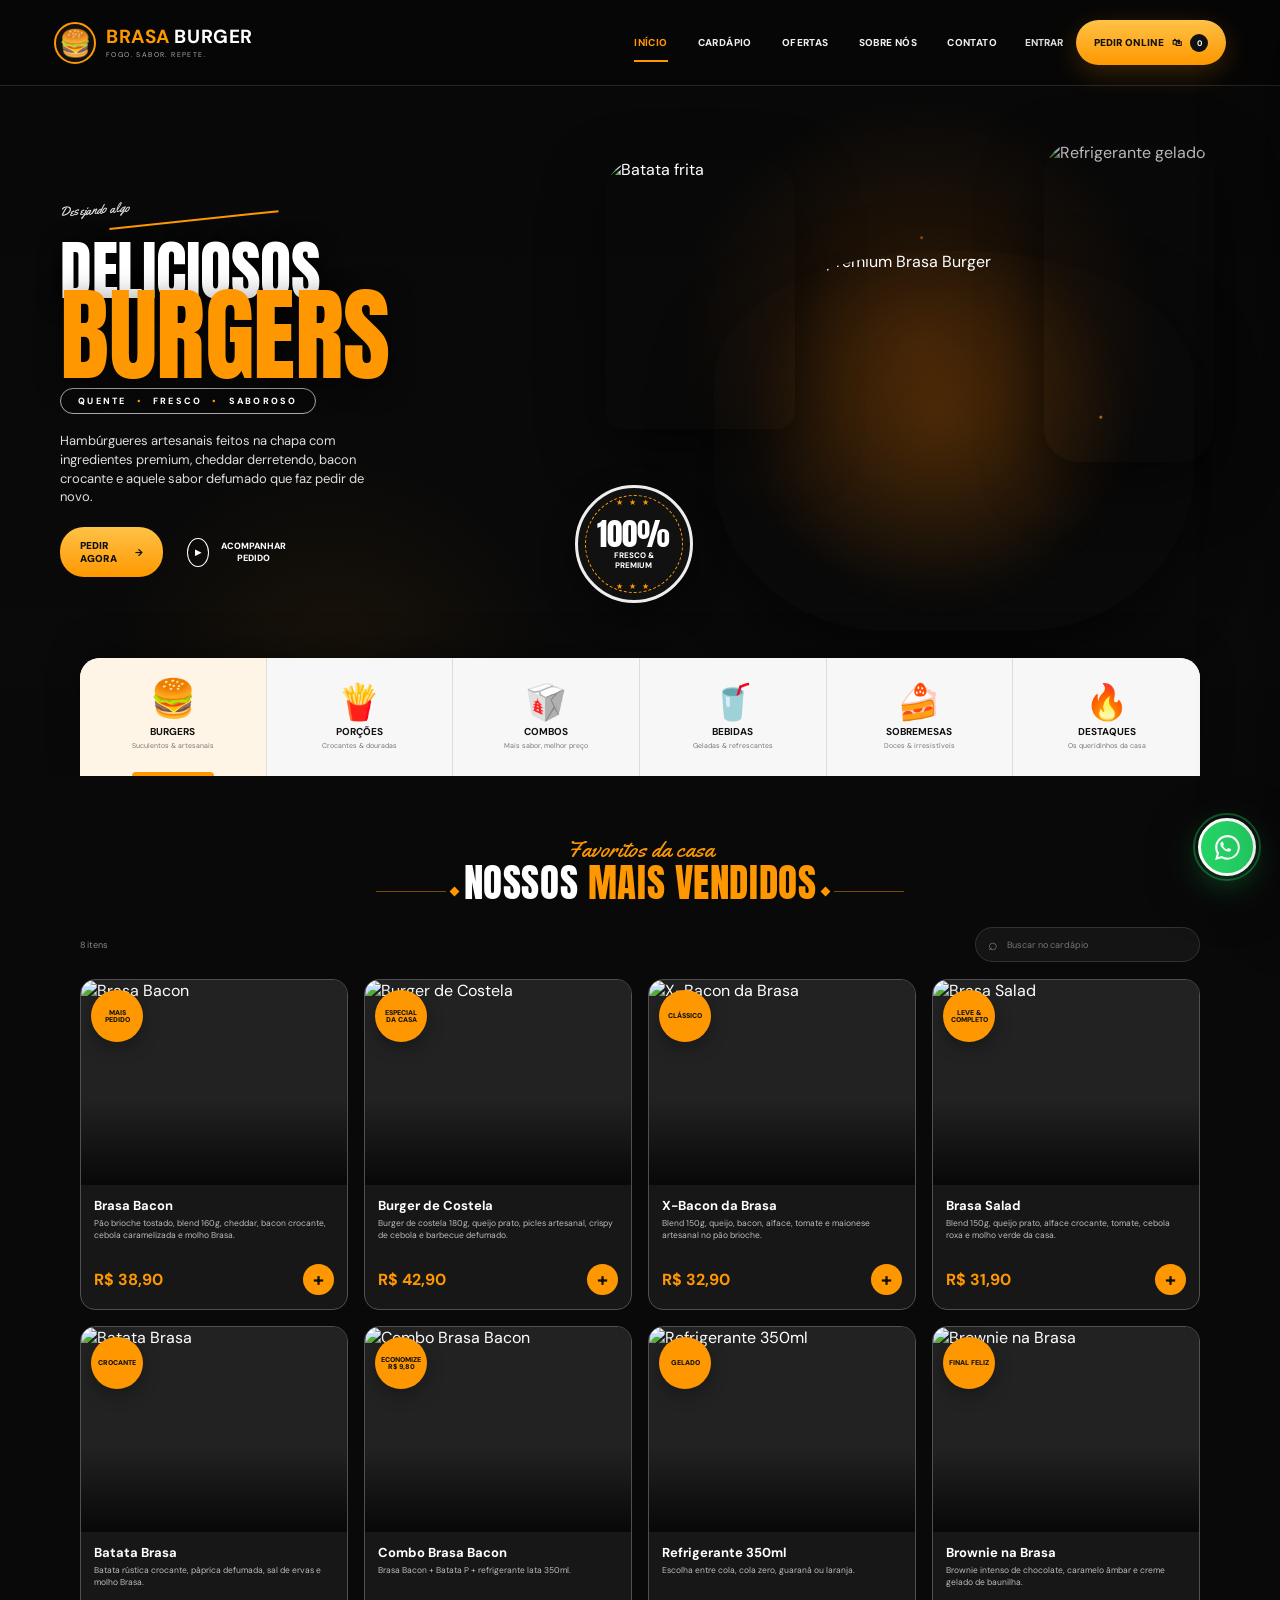
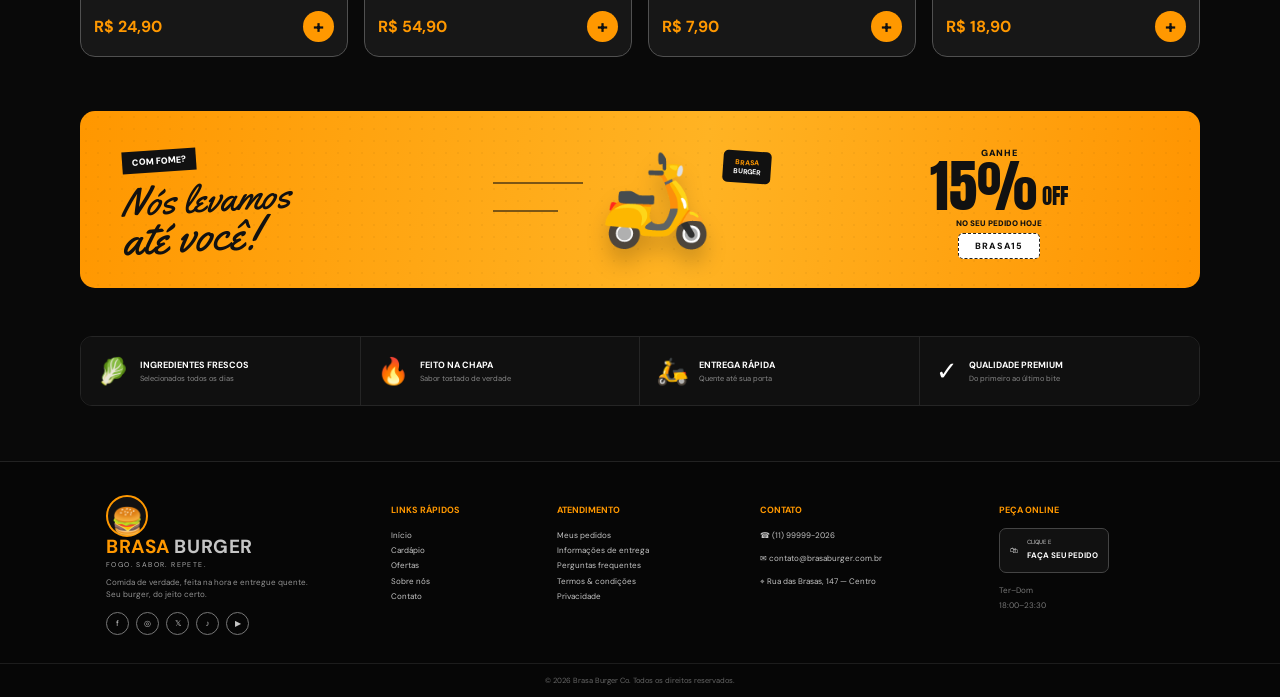
==== commit 944ba950: "feat: adiciona botão flutuante de WhatsApp" ====
--- a/index.html
+++ b/index.html
@@ -10,6 +10,18 @@
   <link href="https://fonts.googleapis.com/css2?family=Anton&family=DM+Sans:wght@400;500;600;700;800&family=Yellowtail&display=swap" rel="stylesheet">
   <link rel="stylesheet" href="styles.css">
   <link rel="stylesheet" href="reference.css">
+  <style>
+    .whatsapp-float{position:fixed;right:24px;bottom:24px;z-index:75;display:flex;align-items:center;gap:10px;text-decoration:none;filter:drop-shadow(0 12px 26px rgba(0,0,0,.35))}
+    .whatsapp-label{background:#111;color:#fff;border:1px solid #2a2a2a;border-radius:13px;padding:10px 13px;display:flex;flex-direction:column;align-items:flex-end;line-height:1.15;opacity:0;transform:translateX(8px);pointer-events:none;transition:.22s;box-shadow:0 10px 30px rgba(0,0,0,.28)}
+    .whatsapp-label b{font-size:11px}.whatsapp-label small{color:#a9a9a9;font-size:8px;margin-top:3px}
+    .whatsapp-button{width:58px;height:58px;border-radius:50%;display:grid;place-items:center;background:#25D366;border:3px solid #fff;position:relative;transition:.2s;box-shadow:0 10px 30px rgba(37,211,102,.28)}
+    .whatsapp-button:before{content:"";position:absolute;inset:-8px;border:2px solid rgba(37,211,102,.35);border-radius:50%;animation:waPulse 2s infinite}
+    .whatsapp-button svg{width:31px;height:31px;fill:#fff}
+    .whatsapp-float:hover .whatsapp-label,.whatsapp-float:focus-visible .whatsapp-label{opacity:1;transform:none}
+    .whatsapp-float:hover .whatsapp-button{transform:translateY(-2px) scale(1.04);box-shadow:0 14px 34px rgba(37,211,102,.38)}
+    @keyframes waPulse{0%{transform:scale(.85);opacity:.8}70%{transform:scale(1.2);opacity:0}100%{opacity:0}}
+    @media(max-width:720px){.whatsapp-float{right:16px;bottom:86px}.whatsapp-label{display:none}.whatsapp-button{width:54px;height:54px}.whatsapp-button svg{width:29px;height:29px}}
+  </style>
 </head>
 <body>
 <header class="site-header">
@@ -43,11 +55,11 @@
     <div class="category-shell">
       <div class="category-panel" id="categories">
         <button class="cat active" data-cat="Todos"><span class="sticker">🍔</span><b>BURGERS</b><small>Suculentos & artesanais</small></button>
-        <button class="cat" data-cat="Acompanhamentos"><span class="sticker">🍟</span><b>PORÇÕES</b><small>Crocantes & douradas</small></button>
+        <button class="cat" data-cat="Porções"><span class="sticker">🍟</span><b>PORÇÕES</b><small>Crocantes & douradas</small></button>
         <button class="cat" data-cat="Combos"><span class="sticker">🥡</span><b>COMBOS</b><small>Mais sabor, melhor preço</small></button>
         <button class="cat" data-cat="Bebidas"><span class="sticker">🥤</span><b>BEBIDAS</b><small>Geladas & refrescantes</small></button>
         <button class="cat" data-cat="Sobremesas"><span class="sticker">🍰</span><b>SOBREMESAS</b><small>Doces & irresistíveis</small></button>
-        <button class="cat" data-cat="Todos"><span class="sticker">🔥</span><b>DESTAQUES</b><small>Os queridinhos da casa</small></button>
+        <button class="cat" data-cat="Hambúrgueres"><span class="sticker">🔥</span><b>DESTAQUES</b><small>Os queridinhos da casa</small></button>
       </div>
     </div>
   </section>
@@ -58,42 +70,25 @@
     <div class="product-grid" id="productGrid"></div>
   </section>
 
-  <section class="promo-wrap" id="ofertas">
-    <div class="promo-banner">
-      <div class="promo-left"><span class="hungry">COM FOME?</span><h3>Nós levamos<br><em>até você!</em></h3></div>
-      <div class="promo-center"><span class="speed-line l1"></span><span class="speed-line l2"></span><div class="scooter">🛵</div><div class="delivery-box">BRASA<br><b>BURGER</b></div></div>
-      <div class="promo-right"><small>GANHE</small><div class="off"><strong>15%</strong><b>OFF</b></div><span>NO SEU PEDIDO HOJE</span><code>BRASA15</code></div>
-    </div>
-  </section>
+  <section class="promo-wrap" id="ofertas"><div class="promo-banner"><div class="promo-left"><span class="hungry">COM FOME?</span><h3>Nós levamos<br><em>até você!</em></h3></div><div class="promo-center"><span class="speed-line l1"></span><span class="speed-line l2"></span><div class="scooter">🛵</div><div class="delivery-box">BRASA<br><b>BURGER</b></div></div><div class="promo-right"><small>GANHE</small><div class="off"><strong>15%</strong><b>OFF</b></div><span>NO SEU PEDIDO HOJE</span><code>BRASA15</code></div></div></section>
 
-  <section class="why" id="sobre">
-    <article><span>🥬</span><div><b>INGREDIENTES FRESCOS</b><small>Selecionados todos os dias</small></div></article>
-    <article><span>🔥</span><div><b>FEITO NA CHAPA</b><small>Sabor tostado de verdade</small></div></article>
-    <article><span>🛵</span><div><b>ENTREGA RÁPIDA</b><small>Quente até sua porta</small></div></article>
-    <article><span>✓</span><div><b>QUALIDADE PREMIUM</b><small>Do primeiro ao último bite</small></div></article>
-  </section>
+  <section class="why" id="sobre"><article><span>🥬</span><div><b>INGREDIENTES FRESCOS</b><small>Selecionados todos os dias</small></div></article><article><span>🔥</span><div><b>FEITO NA CHAPA</b><small>Sabor tostado de verdade</small></div></article><article><span>🛵</span><div><b>ENTREGA RÁPIDA</b><small>Quente até sua porta</small></div></article><article><span>✓</span><div><b>QUALIDADE PREMIUM</b><small>Do primeiro ao último bite</small></div></article></section>
 </main>
 
-<footer class="footer" id="contato">
-  <div class="footer-grid">
-    <div class="foot-brand"><a class="brand" href="#inicio"><span class="brand-mark"><span>🍔</span></span><span class="brand-text"><strong><em>BRASA</em> BURGER</strong><small>FOGO. SABOR. REPETE.</small></span></a><p>Comida de verdade, feita na hora e entregue quente. Seu burger, do jeito certo.</p><div class="socials"><a href="#">f</a><a href="#">◎</a><a href="#">𝕏</a><a href="#">♪</a><a href="#">▶</a></div></div>
-    <div><h4>LINKS RÁPIDOS</h4><a href="#inicio">Início</a><a href="#cardapio">Cardápio</a><a href="#ofertas">Ofertas</a><a href="#sobre">Sobre nós</a><a href="#contato">Contato</a></div>
-    <div><h4>ATENDIMENTO</h4><button id="footerTrack">Meus pedidos</button><a href="#sobre">Informações de entrega</a><a href="#">Perguntas frequentes</a><a href="#">Termos & condições</a><a href="#">Privacidade</a></div>
-    <div><h4>CONTATO</h4><p>☎ (11) 99999-2026</p><p>✉ contato@brasaburger.com.br</p><p>⌖ Rua das Brasas, 147 — Centro</p></div>
-    <div><h4>PEÇA ONLINE</h4><button class="app-badge" id="footerOrder">🛍 <span><small>CLIQUE E</small><b>FAÇA SEU PEDIDO</b></span></button><p class="hours">Ter–Dom<br>18:00–23:30</p></div>
-  </div>
-  <div class="copyright">© 2026 Brasa Burger Co. Todos os direitos reservados.</div>
-</footer>
+<footer class="footer" id="contato"><div class="footer-grid"><div class="foot-brand"><a class="brand" href="#inicio"><span class="brand-mark"><span>🍔</span></span><span class="brand-text"><strong><em>BRASA</em> BURGER</strong><small>FOGO. SABOR. REPETE.</small></span></a><p>Comida de verdade, feita na hora e entregue quente. Seu burger, do jeito certo.</p><div class="socials"><a href="#">f</a><a href="#">◎</a><a href="#">𝕏</a><a href="#">♪</a><a href="#">▶</a></div></div><div><h4>LINKS RÁPIDOS</h4><a href="#inicio">Início</a><a href="#cardapio">Cardápio</a><a href="#ofertas">Ofertas</a><a href="#sobre">Sobre nós</a><a href="#contato">Contato</a></div><div><h4>ATENDIMENTO</h4><button id="footerTrack">Meus pedidos</button><a href="#sobre">Informações de entrega</a><a href="#">Perguntas frequentes</a><a href="#">Termos & condições</a><a href="#">Privacidade</a></div><div><h4>CONTATO</h4><p>☎ (11) 99999-2026</p><p>✉ contato@brasaburger.com.br</p><p>⌖ Rua das Brasas, 147 — Centro</p></div><div><h4>PEÇA ONLINE</h4><button class="app-badge" id="footerOrder">🛍 <span><small>CLIQUE E</small><b>FAÇA SEU PEDIDO</b></span></button><p class="hours">Ter–Dom<br>18:00–23:30</p></div></div><div class="copyright">© 2026 Brasa Burger Co. Todos os direitos reservados.</div></footer>
 
-<aside class="cart-drawer" id="cartDrawer" aria-hidden="true"><div class="drawer-head"><div><small>SEU PEDIDO</small><h3>Carrinho</h3></div><button class="icon-btn" id="closeCart">×</button></div><div class="cart-items" id="cartItems"></div><div class="coupon-row"><input id="couponInput" placeholder="Cupom de desconto"><button id="applyCoupon">Aplicar</button></div><div class="cart-summary"><div><span>Subtotal</span><b id="subtotal">R$ 0,00</b></div><div class="discount-line"><span>Desconto</span><b id="discount">− R$ 0,00</b></div><div><span>Taxa estimada</span><b id="fee">R$ 0,00</b></div><div class="total-line"><span>Total</span><b id="total">R$ 0,00</b></div></div><button class="primary-btn full" id="checkoutBtn">Finalizar pedido</button></aside>
-<div class="backdrop" id="backdrop"></div>
+<a class="whatsapp-float" href="https://wa.me/5511999992026?text=Ol%C3%A1%21%20Vim%20pelo%20site%20da%20Brasa%20Burger.%20Gostaria%20de%20tirar%20uma%20d%C3%BAvida%20ou%20fazer%20um%20pedido." target="_blank" rel="noopener noreferrer" aria-label="Falar com a Brasa Burger pelo WhatsApp">
+  <span class="whatsapp-label"><b>Dúvidas ou pedidos?</b><small>Fale com a gente no WhatsApp</small></span>
+  <span class="whatsapp-button" aria-hidden="true"><svg viewBox="0 0 32 32" role="img"><path d="M19.11 17.38c-.27-.14-1.61-.79-1.86-.88-.25-.09-.43-.14-.61.14-.18.27-.7.88-.86 1.06-.16.18-.32.2-.59.07-.27-.14-1.15-.42-2.19-1.35-.81-.72-1.36-1.61-1.52-1.88-.16-.27-.02-.42.12-.55.12-.12.27-.32.41-.48.14-.16.18-.27.27-.45.09-.18.05-.34-.02-.48-.07-.14-.61-1.47-.84-2.01-.22-.53-.45-.46-.61-.47h-.52c-.18 0-.48.07-.72.34-.25.27-.95.93-.95 2.27s.97 2.63 1.11 2.81c.14.18 1.91 2.91 4.62 4.08.65.28 1.15.45 1.55.58.65.21 1.24.18 1.71.11.52-.08 1.61-.66 1.84-1.29.23-.64.23-1.19.16-1.29-.07-.12-.25-.18-.52-.32zM16.05 3.2C9.02 3.2 3.3 8.9 3.3 15.93c0 2.24.58 4.43 1.68 6.35L3.2 28.8l6.7-1.76a12.72 12.72 0 0 0 6.14 1.56h.01c7.02 0 12.74-5.71 12.74-12.73C28.79 8.84 23.08 3.2 16.05 3.2zm0 23.25h-.01a10.55 10.55 0 0 1-5.38-1.47l-.39-.23-3.98 1.04 1.06-3.88-.25-.4a10.55 10.55 0 0 1-1.62-5.58c0-5.82 4.74-10.56 10.58-10.56 5.83 0 10.57 4.74 10.57 10.57 0 5.83-4.74 10.57-10.58 10.57z"/></svg></span>
+</a>
+
+<aside class="cart-drawer" id="cartDrawer" aria-hidden="true"><div class="drawer-head"><div><small>SEU PEDIDO</small><h3>Carrinho</h3></div><button class="icon-btn" id="closeCart">×</button></div><div class="cart-items" id="cartItems"></div><div class="coupon-row"><input id="couponInput" placeholder="Cupom de desconto"><button id="applyCoupon">Aplicar</button></div><div class="cart-summary"><div><span>Subtotal</span><b id="subtotal">R$ 0,00</b></div><div class="discount-line"><span>Desconto</span><b id="discount">− R$ 0,00</b></div><div><span>Taxa estimada</span><b id="fee">R$ 0,00</b></div><div class="total-line"><span>Total</span><b id="total">R$ 0,00</b></div></div><button class="primary-btn full" id="checkoutBtn">Finalizar pedido</button></aside><div class="backdrop" id="backdrop"></div>
 
 <div class="product-modal" id="productModal" role="dialog" aria-modal="true"><button class="modal-close" id="closeProduct">×</button><div class="product-modal-image"><img id="modalImage" alt=""></div><div class="product-modal-body"><span class="eyebrow" id="modalCat"></span><h2 id="modalName"></h2><p id="modalDesc"></p><div class="base-price" id="modalBase"></div><div class="option-block"><div class="option-title"><b>Adicionais</b><small>Escolha até 3</small></div><div id="extrasOptions"></div></div><div class="option-block"><div class="option-title"><b>Remover ingredientes</b><small>Opcional</small></div><div id="removeOptions"></div></div><label class="notes"><span>Observação</span><textarea id="notes" maxlength="140" placeholder="Ex.: sem cebola, molho separado..."></textarea></label><div class="modal-footer"><div class="qty"><button id="qtyMinus">−</button><b id="qtyValue">1</b><button id="qtyPlus">+</button></div><button class="primary-btn" id="addToCart">Adicionar • <span id="modalTotal">R$ 0,00</span></button></div></div></div>
 
 <section class="checkout" id="checkout"><div class="checkout-card"><div class="checkout-top"><div><small>FINALIZAR PEDIDO</small><h2>Quase lá</h2></div><button id="closeCheckout" class="icon-btn">×</button></div><div class="steps"><span class="active" data-step="1">1 <i>Dados</i></span><span data-step="2">2 <i>Entrega</i></span><span data-step="3">3 <i>Pagamento</i></span><span data-step="4">4 <i>Revisão</i></span></div><div class="step-pane active" data-pane="1"><h3>Quem vai receber?</h3><div class="form-grid"><label>Nome<input id="cName"></label><label>WhatsApp<input id="cPhone"></label><label class="wide">E-mail<input id="cEmail" type="email"></label></div></div><div class="step-pane" data-pane="2"><h3>Como quer receber?</h3><div class="toggle-choice"><button class="active" data-mode="delivery">Entrega</button><button data-mode="pickup">Retirada grátis</button></div><div id="deliveryFields" class="form-grid"><label class="wide">Bairro<select id="bairro"><option value="Centro">Centro — R$ 6,90</option><option value="Jardins">Jardins — R$ 8,90</option><option value="Vila Nova">Vila Nova — R$ 5,90</option></select></label><label class="wide">Endereço<input placeholder="Rua, número"></label><label>Complemento<input placeholder="Apto, bloco..."></label><label>Referência<input placeholder="Próximo a..."></label></div></div><div class="step-pane" data-pane="3"><h3>Pagamento na entrega ou retirada</h3><div class="pay-grid"><button class="pay active">◆ <span>Pix</span></button><button class="pay">💵 <span>Dinheiro</span></button><button class="pay">▰ <span>Débito</span></button><button class="pay">▣ <span>Crédito</span></button></div></div><div class="step-pane" data-pane="4"><h3>Revise antes de enviar</h3><div class="review" id="reviewBox"></div></div><div class="checkout-bottom"><button class="secondary-btn" id="prevStep">Voltar</button><button class="primary-btn" id="nextStep">Continuar →</button></div></div></section>
 
 <section class="tracking" id="tracking"><div class="tracking-card"><button class="icon-btn track-close" id="closeTracking">×</button><div class="success-icon">✓</div><small>PEDIDO</small><h2>Seu pedido está confirmado.</h2><p>Estimativa: <b>35–50 min</b>.</p><div class="timeline"><div class="done"><i>✓</i><span><b>Recebido</b><small>Pedido recebido</small></span></div><div class="current"><i>🔥</i><span><b>Em preparação</b><small>A cozinha já começou</small></span></div><div><i>🛵</i><span><b>Saiu para entrega</b><small>Aguardando</small></span></div><div><i>🏠</i><span><b>Entregue</b><small>Aguardando</small></span></div></div></div></section>
-
 <button class="mobile-cart" id="mobileCart"><span>🛍 <b id="mobileCartCount">0 itens</b></span><strong id="mobileCartTotal">R$ 0,00</strong></button>
 <script src="https://cdn.jsdelivr.net/npm/@supabase/supabase-js@2"></script><script src="/shared/supabase.js"></script><script src="app.js"></script><script>document.getElementById('footerTrack')?.addEventListener('click',()=>document.getElementById('trackBtn')?.click());document.getElementById('footerOrder')?.addEventListener('click',()=>document.getElementById('openCart')?.click());document.querySelector('.menu-toggle')?.addEventListener('click',()=>document.querySelector('.desktop-nav')?.classList.toggle('open'));</script>
 </body>
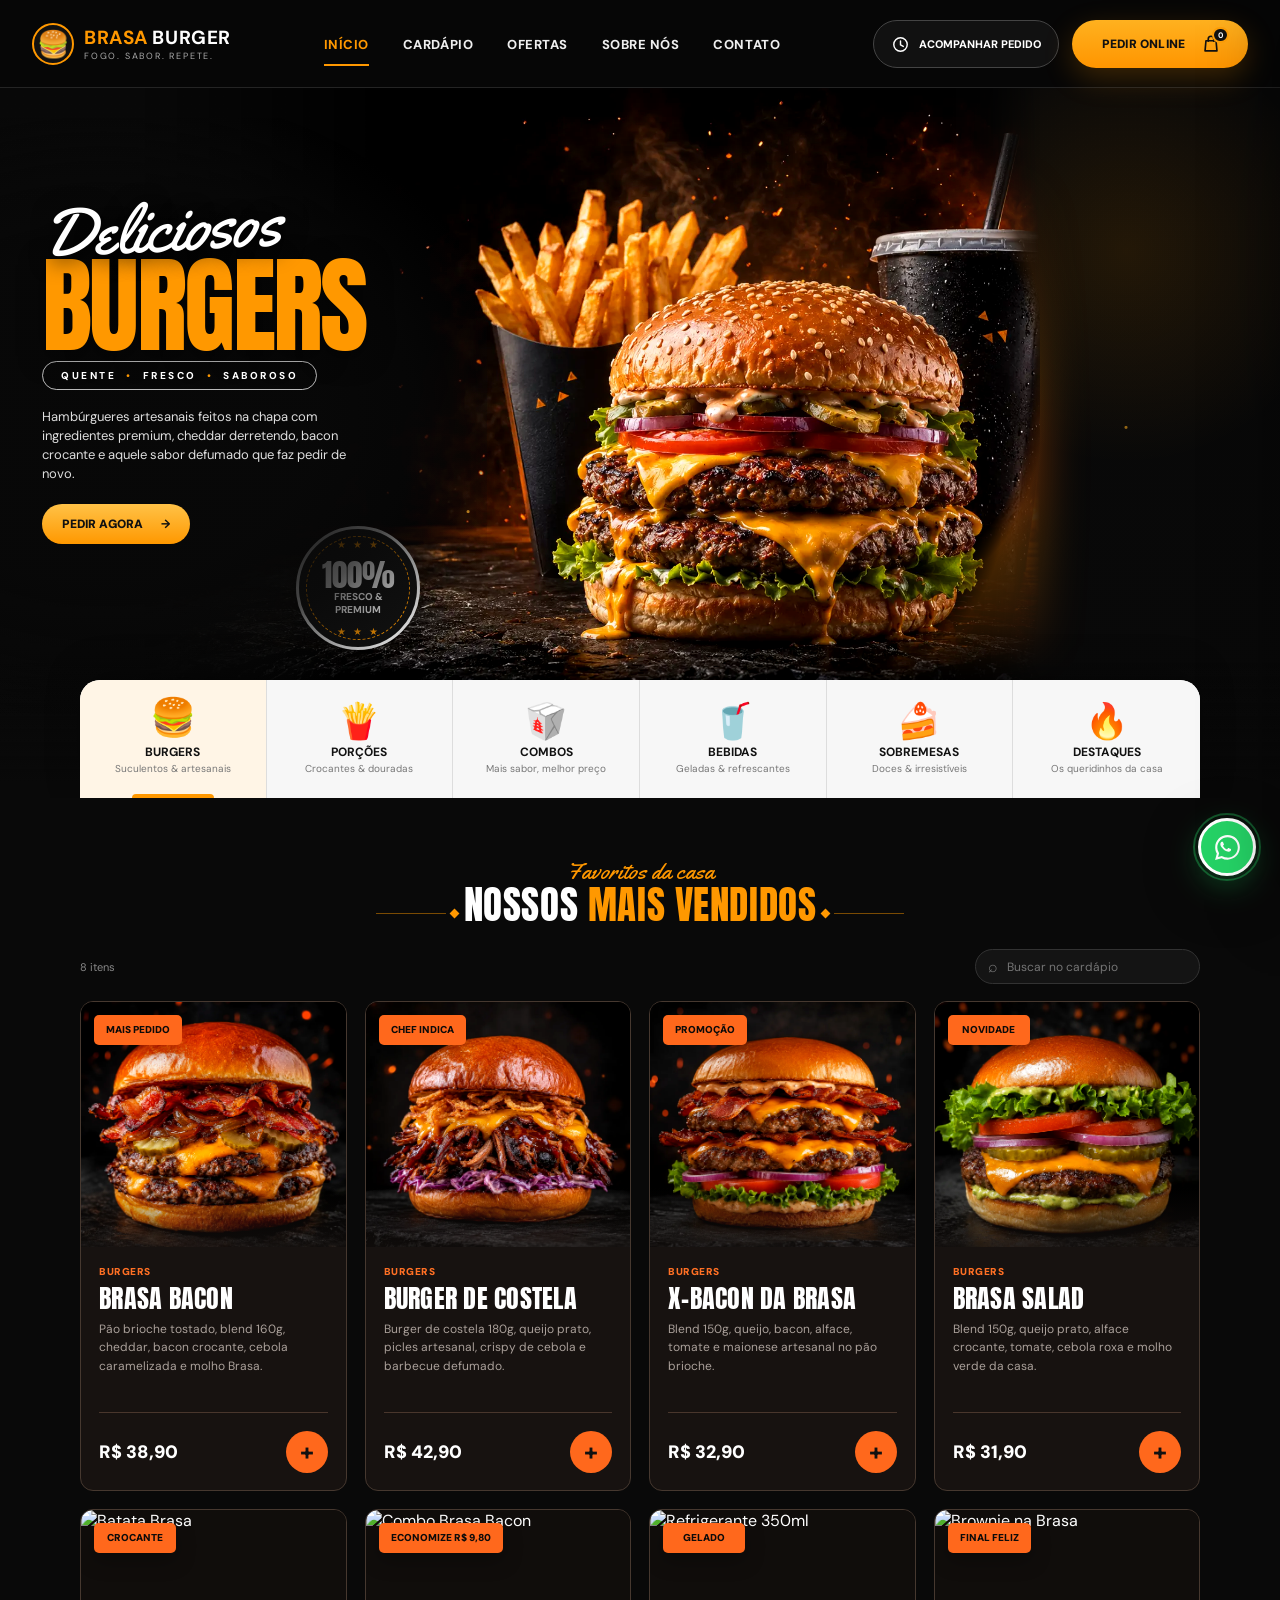
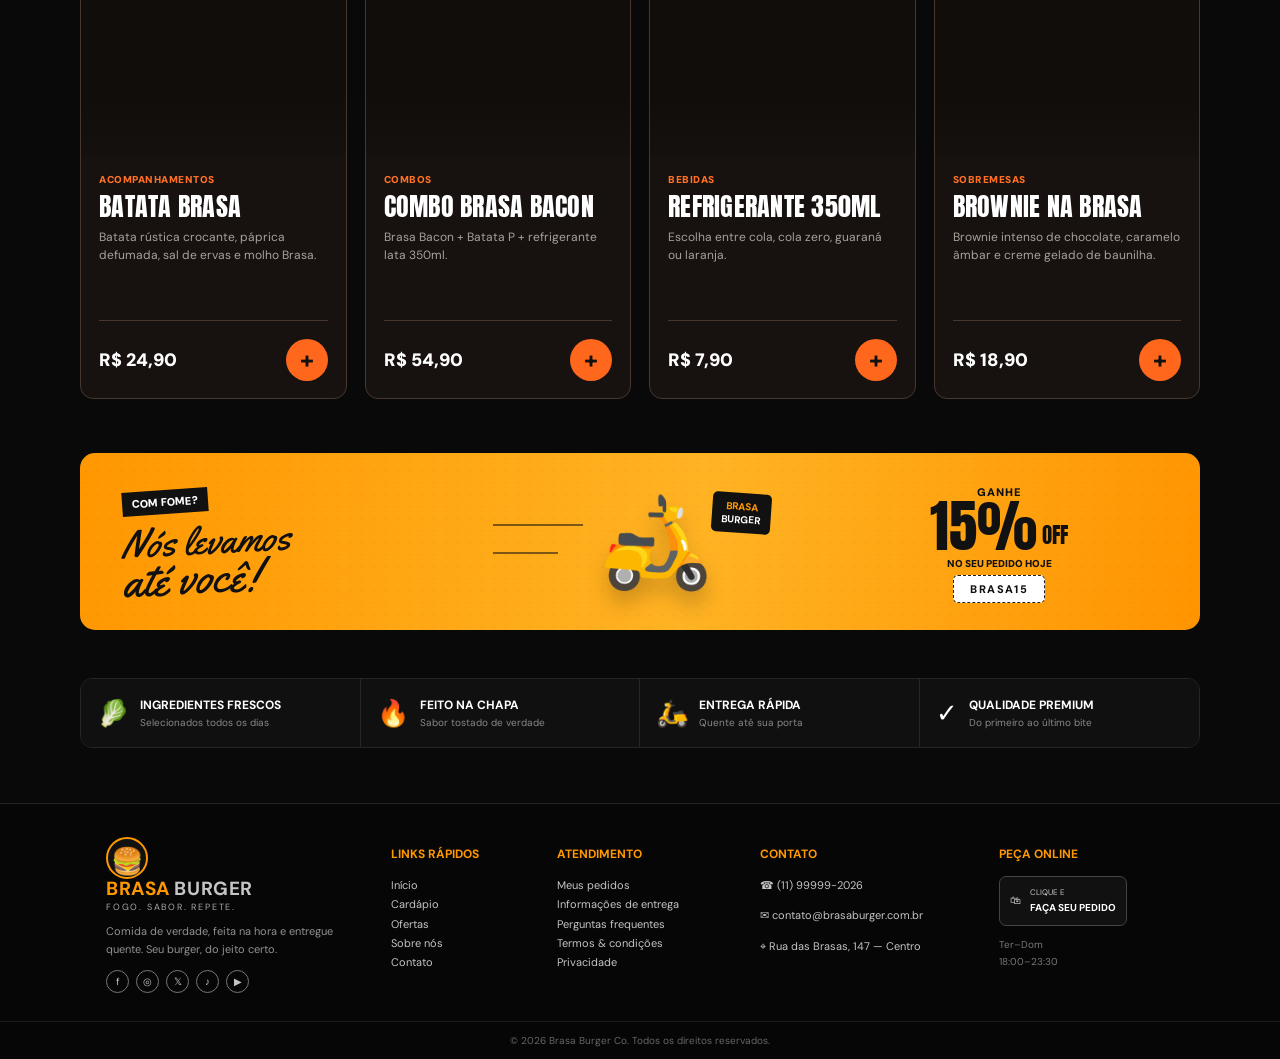
==== commit d1411286: "Atualiza visual da loja Brasa Burger" ====
--- a/index.html
+++ b/index.html
@@ -10,6 +10,8 @@
   <link href="https://fonts.googleapis.com/css2?family=Anton&family=DM+Sans:wght@400;500;600;700;800&family=Yellowtail&display=swap" rel="stylesheet">
   <link rel="stylesheet" href="styles.css">
   <link rel="stylesheet" href="reference.css">
+  <link rel="stylesheet" href="menu-font.css">
+  <link rel="stylesheet" href="hero-refresh.css?v=15">
   <style>
     .whatsapp-float{position:fixed;right:24px;bottom:24px;z-index:75;display:flex;align-items:center;gap:10px;text-decoration:none;filter:drop-shadow(0 12px 26px rgba(0,0,0,.35))}
     .whatsapp-label{background:#111;color:#fff;border:1px solid #2a2a2a;border-radius:13px;padding:10px 13px;display:flex;flex-direction:column;align-items:flex-end;line-height:1.15;opacity:0;transform:translateX(8px);pointer-events:none;transition:.22s;box-shadow:0 10px 30px rgba(0,0,0,.28)}
@@ -20,6 +22,7 @@
     .whatsapp-float:hover .whatsapp-label,.whatsapp-float:focus-visible .whatsapp-label{opacity:1;transform:none}
     .whatsapp-float:hover .whatsapp-button{transform:translateY(-2px) scale(1.04);box-shadow:0 14px 34px rgba(37,211,102,.38)}
     @keyframes waPulse{0%{transform:scale(.85);opacity:.8}70%{transform:scale(1.2);opacity:0}100%{opacity:0}}
+    @media(min-width:981px){.site-header .header-wrap{position:relative!important;display:grid!important;grid-template-columns:auto minmax(0,1fr) auto!important}.site-header .nav-center-shell{position:static!important;width:100%!important;height:88px!important;transform:none!important;display:flex!important;align-items:center!important;justify-content:center!important;pointer-events:none}.site-header .nav-center-shell .desktop-nav{position:static!important;transform:none!important;height:auto!important;margin:0!important;pointer-events:auto}.site-header .head-actions{margin-left:0!important}}
     @media(max-width:720px){.whatsapp-float{right:16px;bottom:86px}.whatsapp-label{display:none}.whatsapp-button{width:54px;height:54px}.whatsapp-button svg{width:29px;height:29px}}
   </style>
 </head>
@@ -27,8 +30,8 @@
 <header class="site-header">
   <div class="header-wrap">
     <a class="brand" href="#inicio"><span class="brand-mark"><span>🍔</span></span><span class="brand-text"><strong><em>BRASA</em> BURGER</strong><small>FOGO. SABOR. REPETE.</small></span></a>
-    <nav class="desktop-nav"><a class="active" href="#inicio">INÍCIO</a><a href="#cardapio">CARDÁPIO</a><a href="#ofertas">OFERTAS</a><a href="#sobre">SOBRE NÓS</a><a href="#contato">CONTATO</a></nav>
-    <div class="head-actions"><a class="login-link" href="/login">ENTRAR</a><button class="order-btn" id="openCart">PEDIR ONLINE <span>🛍</span><b id="cartCount">0</b></button></div>
+    <div class="nav-center-shell"><nav class="desktop-nav"><a class="active" href="#inicio">INÍCIO</a><a href="#cardapio">CARDÁPIO</a><a href="#ofertas">OFERTAS</a><a href="#sobre">SOBRE NÓS</a><a href="#contato">CONTATO</a></nav></div>
+    <div class="head-actions"><button class="track-order-btn" id="trackBtn"><svg viewBox="0 0 24 24" aria-hidden="true"><circle cx="12" cy="12" r="8.5"/><path d="M12 7.5v5l3.5 2"/></svg><span>ACOMPANHAR PEDIDO</span></button><button class="order-btn" id="openCart"><span>PEDIR ONLINE</span><span class="order-bag" aria-hidden="true"><svg viewBox="0 0 24 24"><path d="M6.5 8.5h11l1 11h-13l1-11Z"/><path d="M9 9V6.5a3 3 0 0 1 6 0V9"/></svg><b id="cartCount">0</b></span></button></div>
     <button class="menu-toggle" aria-label="Abrir menu">☰</button>
   </div>
 </header>
@@ -38,17 +41,15 @@
     <div class="embers"></div>
     <div class="hero-wrap">
       <div class="hero-copy">
-        <p class="script">Desejando algo</p>
-        <h1><span>DELICIOSOS</span><strong>BURGERS</strong></h1>
+        <h1><span>Deliciosos</span><strong>BURGERS</strong></h1>
         <div class="taste-pill"><span>QUENTE</span><i>•</i><span>FRESCO</span><i>•</i><span>SABOROSO</span></div>
         <p class="hero-desc">Hambúrgueres artesanais feitos na chapa com ingredientes premium, cheddar derretendo, bacon crocante e aquele sabor defumado que faz pedir de novo.</p>
-        <div class="hero-actions"><a class="cta-primary" href="#cardapio">PEDIR AGORA <b>→</b></a><button class="cta-ghost" id="trackBtn"><span>▶</span> ACOMPANHAR PEDIDO</button></div>
+        <div class="hero-actions"><a class="cta-primary" href="#cardapio">PEDIR AGORA <b>→</b></a></div>
       </div>
       <div class="hero-food">
-        <div class="orange-glow"></div>
-        <img class="fries-img" src="https://images.unsplash.com/photo-1573080496219-bb080dd4f877?auto=format&fit=crop&w=720&q=88" alt="Batata frita">
-        <img class="drink-img" src="https://images.unsplash.com/photo-1544145945-f90425340c7e?auto=format&fit=crop&w=620&q=88" alt="Refrigerante gelado">
-        <img class="burger-img" src="https://images.unsplash.com/photo-1550547660-d9450f859349?auto=format&fit=crop&w=1200&q=92" alt="Hambúrguer premium Brasa Burger">
+        <img class="hero-scene" src="/hero-food.webp?v=14" alt="Hambúrguer artesanal Brasa Burger com batatas fritas e refrigerante">
+        <div class="smoke-motion" aria-hidden="true"><img src="/smoke-texture.webp?v=14" alt=""><img src="/smoke-texture.webp?v=14" alt=""><img src="/smoke-texture.webp?v=14" alt=""></div>
+        <img class="hero-foreground" src="/hero-food.webp?v=14" alt="" aria-hidden="true">
         <div class="quality-seal"><span class="stars">★ ★ ★</span><strong>100%</strong><small>FRESCO &<br>PREMIUM</small><span class="stars bottom">★ ★ ★</span></div>
       </div>
     </div>
@@ -92,4 +93,4 @@
 <button class="mobile-cart" id="mobileCart"><span>🛍 <b id="mobileCartCount">0 itens</b></span><strong id="mobileCartTotal">R$ 0,00</strong></button>
 <script src="https://cdn.jsdelivr.net/npm/@supabase/supabase-js@2"></script><script src="/shared/supabase.js"></script><script src="app.js"></script><script>document.getElementById('footerTrack')?.addEventListener('click',()=>document.getElementById('trackBtn')?.click());document.getElementById('footerOrder')?.addEventListener('click',()=>document.getElementById('openCart')?.click());document.querySelector('.menu-toggle')?.addEventListener('click',()=>document.querySelector('.desktop-nav')?.classList.toggle('open'));</script>
 </body>
-</html>+</html>
--- a/styles.css
+++ b/styles.css
@@ -1 +1 @@
-:root{--orange:#ff9d00;--orange-2:#ff7a00;--dark:#080808;--dark-2:#111;--card:#151515;--line:#2c2c2c;--text:#f7f7f7;--muted:#b9b9b9;--paper:#fff;--cream:#f5f1e9;--green:#2fb778;--shadow:0 24px 70px rgba(0,0,0,.35)}*{box-sizing:border-box}html{scroll-behavior:smooth}body{margin:0;background:var(--dark);color:var(--text);font-family:"DM Sans",sans-serif}button,input,select,textarea{font:inherit}.store-header{position:sticky;top:0;z-index:50;background:rgba(6,6,6,.97);border-bottom:1px solid #202020;backdrop-filter:blur(10px)}.header-inner{max-width:1180px;height:88px;margin:auto;padding:0 28px;display:flex;align-items:center;gap:30px}.brand{display:flex;align-items:center;gap:10px;text-decoration:none;color:#fff;min-width:max-content}.brand-icon{font-size:36px;filter:saturate(1.25)}.brand-copy{display:flex;flex-direction:column;line-height:1}.brand-copy strong{font:700 20px/1 "DM Sans",sans-serif;letter-spacing:.04em}.brand-copy strong em{font-style:normal;color:var(--orange)}.brand-copy small{margin-top:5px;color:#aaa;font-size:8px;letter-spacing:.18em}.main-nav{margin-left:auto;display:flex;align-items:center;gap:30px}.main-nav a{position:relative;color:#eee;text-decoration:none;font-size:11px;font-weight:800;letter-spacing:.03em;padding:34px 0 29px}.main-nav a:after{content:"";position:absolute;left:0;bottom:20px;width:0;height:2px;background:var(--orange);transition:.2s}.main-nav a:hover,.main-nav a.active{color:var(--orange)}.main-nav a:hover:after,.main-nav a.active:after{width:100%}.header-actions{display:flex;align-items:center;gap:14px;margin-left:10px}.login-link{color:#ddd;text-decoration:none;font-size:10px;font-weight:800}.order-online{height:46px;border:0;border-radius:26px;padding:0 19px;background:linear-gradient(180deg,#ffad1f,#ff9200);color:#111;font-weight:900;font-size:11px;display:flex;align-items:center;gap:9px;cursor:pointer;box-shadow:0 8px 24px rgba(255,155,0,.2)}.order-online b{display:grid;place-items:center;min-width:19px;height:19px;padding:0 4px;border-radius:10px;background:#111;color:#fff;font-size:9px}.hero{position:relative;min-height:680px;background:#090909;overflow:hidden;padding-bottom:0}.hero-bg{position:absolute;inset:0;background-image:linear-gradient(90deg,#080808 0%,#080808 29%,rgba(8,8,8,.88) 42%,rgba(8,8,8,.35) 60%,rgba(8,8,8,.08) 79%),linear-gradient(0deg,rgba(8,8,8,.98) 0%,transparent 28%),url('https://images.unsplash.com/photo-1550547660-d9450f859349?auto=format&fit=crop&w=1800&q=92');background-size:cover;background-position:center 52%;filter:saturate(1.15) contrast(1.05)}.hero-bg:after{content:"";position:absolute;inset:0;background:radial-gradient(circle at 63% 45%,rgba(255,127,0,.13),transparent 26%),radial-gradient(circle at 80% 23%,rgba(255,155,0,.13),transparent 13%)}.hero-inner{position:relative;z-index:2;max-width:1180px;height:560px;margin:auto;padding:58px 40px 0;display:flex;align-items:flex-start}.hero-copy{width:46%;padding-top:16px}.hero-script{font:400 36px/1 "Yellowtail",cursive;color:#fff;margin-left:16px;transform:rotate(-4deg);display:inline-block}.hero-script:after{content:"";display:block;width:200px;height:3px;background:var(--orange);margin:6px 0 0 30px;transform:rotate(-4deg)}.hero h1{margin:10px 0 8px;display:flex;flex-direction:column;font-family:"Bebas Neue",sans-serif;line-height:.8;letter-spacing:.005em}.hero h1 span{font-size:72px;color:white;font-weight:400;text-shadow:0 4px 20px rgba(0,0,0,.6)}.hero h1 strong{font-size:96px;color:var(--orange);font-weight:400;text-shadow:0 5px 20px rgba(0,0,0,.55)}.hero-pill{width:max-content;border:1px solid rgba(255,255,255,.65);border-radius:18px;padding:6px 18px;display:flex;gap:11px;align-items:center;font-size:10px;font-weight:800;letter-spacing:.28em;margin-top:7px}.hero-pill i{color:var(--orange);font-style:normal}.hero-copy p{width:325px;color:#dedede;font-size:13px;line-height:1.45;margin:18px 0 20px}.hero-actions{display:flex;align-items:center;gap:17px}.primary-cta{display:inline-flex;align-items:center;gap:16px;padding:12px 20px;border-radius:24px;background:linear-gradient(180deg,#ffad19,#ff9300);color:#161616;text-decoration:none;font-size:11px;font-weight:900}.watch-btn{border:0;background:transparent;color:#fff;font-size:10px;font-weight:800;cursor:pointer;display:flex;align-items:center;gap:9px}.play{width:28px;height:28px;border:1px solid white;border-radius:50%;display:grid;place-items:center;font-size:8px;padding-left:2px}.hero-seal{position:absolute;right:42%;bottom:89px;width:116px;height:116px;border:3px solid #d6d6d6;border-radius:50%;display:grid;place-content:center;text-align:center;background:rgba(8,8,8,.72);box-shadow:0 6px 25px rgba(0,0,0,.4)}.hero-seal:before,.hero-seal:after{content:"★ ★ ★";position:absolute;left:0;right:0;color:var(--orange);font-size:10px;letter-spacing:3px}.hero-seal:before{top:10px}.hero-seal:after{bottom:9px}.hero-seal span{font:400 30px/1 "Bebas Neue";color:#fff}.hero-seal small{font-size:9px;font-weight:800;color:#eee;line-height:1.15}.category-panel{position:absolute;z-index:3;left:50%;bottom:0;transform:translateX(-50%);width:min(1100px,calc(100% - 50px));height:118px;border-radius:20px 20px 0 0;background:#f6f6f6;display:grid;grid-template-columns:repeat(6,1fr);overflow:hidden;box-shadow:0 -8px 32px rgba(0,0,0,.2)}.cat{position:relative;border:0;border-right:1px solid #d8d8d8;background:#f7f7f7;color:#161616;padding:14px 7px 10px;display:flex;flex-direction:column;align-items:center;justify-content:center;cursor:pointer;transition:.2s}.cat:last-child{border-right:0}.cat span{font-size:36px;line-height:1;margin-bottom:7px;transition:.2s}.cat b{font-size:11px;line-height:1}.cat small{margin-top:5px;color:#7d7d7d;font-size:8px}.cat:hover,.cat.active{background:#fff3dc}.cat:hover span,.cat.active span{transform:translateY(-2px) scale(1.06)}.cat.active:after{content:"";position:absolute;left:24%;right:24%;bottom:0;height:4px;background:var(--orange);border-radius:4px 4px 0 0}.bestsellers{background:#0a0a0a;padding:58px 28px 52px}.bestsellers>*{max-width:1120px;margin-left:auto;margin-right:auto}.section-heading{text-align:center}.eyebrow-script{font:400 25px/1 "Yellowtail",cursive;color:var(--orange);margin-bottom:1px}.section-heading h2{margin:2px 0 4px;font:400 35px/1 "Bebas Neue",sans-serif;letter-spacing:.03em;color:#fff}.section-heading h2 span{color:var(--orange)}.heading-line{display:flex;align-items:center;justify-content:center;gap:10px;margin:6px 0 25px}.heading-line i{width:55px;height:1px;background:#68450a}.heading-line b{width:8px;height:8px;background:var(--orange);transform:rotate(45deg)}.menu-toolbar{display:flex;align-items:center;justify-content:space-between;margin-bottom:16px!important}.menu-toolbar>span{color:#999;font-size:10px}.store-search{width:230px;height:36px;border:1px solid #313131;border-radius:18px;background:#151515;display:flex;align-items:center;gap:7px;padding:0 12px}.store-search span{color:#777}.store-search input{width:100%;border:0;background:transparent;outline:0;color:#fff;font-size:10px}.product-grid{display:grid;grid-template-columns:repeat(4,minmax(0,1fr));gap:17px}.product-card{background:#141414;border:1px solid #5d5d5d;border-radius:14px;overflow:hidden;cursor:pointer;transition:.22s;position:relative;min-width:0}.product-card:hover{transform:translateY(-5px);border-color:#9a6f31;box-shadow:0 18px 45px rgba(0,0,0,.35)}.product-image{height:215px;position:relative;overflow:hidden;background:#222}.product-image:after{content:"";position:absolute;inset:auto 0 0;height:45%;background:linear-gradient(transparent,rgba(0,0,0,.75))}.product-image img{width:100%;height:100%;object-fit:cover;transition:.3s}.product-card:hover .product-image img{transform:scale(1.04)}.product-badge{position:absolute;z-index:2;left:10px;top:10px;border-radius:50%;width:55px;height:55px;background:var(--orange);color:#111;display:grid;place-items:center;text-align:center;padding:6px;font-size:8px;line-height:1.05;font-weight:900;text-transform:uppercase;box-shadow:0 4px 16px rgba(0,0,0,.28)}.product-body{padding:13px 13px 14px}.product-body h3{font-size:14px;margin:0 0 5px;color:#fff}.product-body p{min-height:43px;margin:0;color:#c2c2c2;font-size:9px;line-height:1.45;display:-webkit-box;-webkit-line-clamp:3;-webkit-box-orient:vertical;overflow:hidden}.product-bottom{display:flex;align-items:center;justify-content:space-between;margin-top:8px}.product-bottom strong{font-size:17px;color:var(--orange)}.add-round{width:32px;height:32px;border:0;border-radius:50%;background:var(--orange);color:#111;font-size:20px;line-height:1;cursor:pointer;font-weight:800}.promo-banner{max-width:1120px;margin:0 auto 42px;border-radius:15px;min-height:165px;background:linear-gradient(100deg,#ff9e00,#ffb323 60%,#ff9b00);position:relative;display:grid;grid-template-columns:1fr 1fr 1fr;align-items:center;overflow:hidden;padding:18px 38px;color:#161616}.promo-banner:before{content:"";position:absolute;inset:0;background-image:radial-gradient(rgba(0,0,0,.08) 1px,transparent 1px);background-size:11px 11px;opacity:.45}.promo-copy,.promo-scooter,.promo-discount{position:relative;z-index:2}.promo-copy small{display:inline-block;background:#111;color:#fff;padding:5px 10px;font-size:10px;font-weight:900;transform:rotate(-4deg)}.promo-copy h3{font:400 42px/.85 "Yellowtail",cursive;margin:4px 0 0;transform:rotate(-4deg)}.promo-scooter{text-align:center;font-size:95px;filter:drop-shadow(0 10px 7px rgba(0,0,0,.15))}.promo-discount{text-align:center;display:grid;grid-template-columns:auto auto;justify-content:center;align-items:center;column-gap:5px}.promo-discount small{grid-column:1/-1;font-size:9px;font-weight:900;letter-spacing:.08em}.promo-discount strong{font:400 60px/.9 "Bebas Neue"}.promo-discount span{font:400 23px "Bebas Neue";align-self:end;margin-bottom:8px}.promo-discount p{grid-column:1/-1;margin:0 0 5px;font-size:9px;font-weight:700}.promo-discount b{grid-column:1/-1;background:#fff;border:1px dashed #333;border-radius:5px;padding:5px 14px;font-size:10px;letter-spacing:.12em}.about-strip{max-width:1120px;margin:0 auto 55px;display:grid;grid-template-columns:repeat(4,1fr);border:1px solid #252525;border-radius:12px;overflow:hidden}.about-strip>div{padding:17px;display:grid;grid-template-columns:auto 1fr;column-gap:10px;align-items:center;border-right:1px solid #252525;background:#101010}.about-strip>div:last-child{border-right:0}.about-strip>div>span{grid-row:1/3;font-size:28px}.about-strip b{font-size:10px;color:#fff}.about-strip small{font-size:8px;color:#888}.site-footer{background:#060606;border-top:1px solid #1f1f1f}.footer-inner{max-width:1120px;margin:auto;padding:32px 28px 25px;display:grid;grid-template-columns:1.5fr .8fr .9fr 1.2fr;gap:38px}.footer-inner h4{color:var(--orange);font-size:10px;margin:8px 0 13px}.footer-inner a,.footer-inner button,.footer-inner p{display:block;border:0;background:none;padding:0;text-align:left;color:#c6c6c6;text-decoration:none;font-size:9px;line-height:1.9;cursor:pointer}.footer-brand p{max-width:230px;color:#9a9a9a;line-height:1.45}.footer-logo .brand-icon{font-size:31px}.footer-logo .brand-copy strong{font-size:17px}.socials{display:flex;gap:8px;margin-top:12px}.socials a{width:24px;height:24px;border:1px solid #777;border-radius:50%;display:grid;place-items:center!important;font-size:9px}.copyright{border-top:1px solid #1c1c1c;text-align:center;padding:12px;color:#666;font-size:8px}.cart-drawer{position:fixed;z-index:80;top:0;right:-460px;width:min(430px,100vw);height:100vh;background:#fff;color:#222;padding:22px;box-shadow:-30px 0 70px rgba(0,0,0,.4);transition:.25s;display:flex;flex-direction:column}.cart-drawer.open{right:0}.drawer-head{display:flex;justify-content:space-between;align-items:center;border-bottom:1px solid #e6e6e6;padding-bottom:15px}.drawer-head small,.checkout-top small{color:var(--orange-2);font-weight:800;font-size:9px;letter-spacing:.14em}.drawer-head h3{font:400 30px "Bebas Neue";margin:3px 0 0}.icon-btn,.modal-close{border:0;background:#f2f2f2;border-radius:9px;width:38px;height:38px;font-size:23px;cursor:pointer}.cart-items{flex:1;overflow:auto;padding:12px 0}.empty-cart{height:100%;min-height:260px;display:flex;align-items:center;justify-content:center;flex-direction:column;color:#777;gap:8px;font-size:12px}.cart-item{display:grid;grid-template-columns:58px 1fr auto;gap:10px;padding:12px 0;border-bottom:1px solid #ececec;align-items:center}.cart-item img{width:58px;height:58px;object-fit:cover;border-radius:10px}.cart-item h4{margin:0 0 4px;color:#222;font-size:12px}.cart-item small{color:#777;font-size:9px}.cart-item button{border:0;background:transparent;color:#c85b31;padding:0;font-size:9px;cursor:pointer}.cart-item>b{font-size:11px}.coupon-row{display:grid;grid-template-columns:1fr auto;gap:7px}.coupon-row input{border:1px solid #ddd;border-radius:9px;padding:11px}.coupon-row button{border:0;border-radius:9px;background:#111;color:#fff;padding:0 14px;font-weight:700;cursor:pointer}.cart-summary{padding:13px 0}.cart-summary>div{display:flex;justify-content:space-between;padding:5px 0;font-size:11px;color:#777}.cart-summary .total-line{margin-top:5px;padding-top:11px;border-top:1px solid #ddd;font-size:15px;color:#222}.discount-line b{color:var(--green)}.primary-btn{border:0;background:linear-gradient(180deg,#ffad17,#ff9200);color:#111;border-radius:10px;padding:13px 17px;font-weight:900;cursor:pointer}.primary-btn.full{width:100%}.secondary-btn{border:1px solid #ddd;background:#fff;color:#222;border-radius:10px;padding:12px 16px;font-weight:700;cursor:pointer}.backdrop{position:fixed;inset:0;background:rgba(0,0,0,.62);z-index:70;opacity:0;pointer-events:none;transition:.2s}.backdrop.show{opacity:1;pointer-events:auto}.product-modal{position:fixed;z-index:90;left:50%;top:50%;transform:translate(-50%,-46%) scale(.98);width:min(880px,92vw);max-height:90vh;background:#fff;color:#222;border-radius:18px;overflow:auto;box-shadow:0 30px 100px rgba(0,0,0,.45);opacity:0;pointer-events:none;display:grid;grid-template-columns:.9fr 1.1fr;transition:.2s}.product-modal.open{opacity:1;pointer-events:auto;transform:translate(-50%,-50%) scale(1)}.modal-close{position:absolute;right:12px;top:12px;z-index:2;background:#fff}.product-modal-image{min-height:500px;background:#eee}.product-modal-image img{width:100%;height:100%;object-fit:cover}.product-modal-body{padding:32px}.eyebrow{color:var(--orange-2);font-weight:800;font-size:9px;letter-spacing:.13em}.product-modal-body h2{font:400 31px/1 "Bebas Neue";margin:7px 0;color:#222}.product-modal-body>p{font-size:12px;color:#777;line-height:1.6}.base-price{font-weight:800;font-size:20px;margin:13px 0 18px}.option-block{border-top:1px solid #e6e6e6;padding:14px 0}.option-title{display:flex;justify-content:space-between;font-size:11px}.option-title small{color:#777}.check-option{display:flex;justify-content:space-between;padding:9px 0;font-size:11px}.check-option input{accent-color:var(--orange-2)}.notes span{display:block;font-weight:700;font-size:11px;margin-bottom:6px}.notes textarea{width:100%;height:70px;resize:none;border:1px solid #ddd;border-radius:9px;padding:10px}.modal-footer{display:flex;gap:10px;align-items:center;margin-top:15px}.qty{display:flex;align-items:center;border:1px solid #ddd;border-radius:9px;overflow:hidden}.qty button{border:0;background:#fff;width:38px;height:42px;font-size:20px}.qty b{min-width:30px;text-align:center}.modal-footer .primary-btn{flex:1}.checkout,.tracking{position:fixed;inset:0;z-index:100;background:rgba(0,0,0,.68);display:grid;place-items:center;padding:16px;opacity:0;pointer-events:none;transition:.2s}.checkout.open,.tracking.open{opacity:1;pointer-events:auto}.checkout-card,.tracking-card{width:min(700px,96vw);max-height:94vh;overflow:auto;background:#fff;color:#222;border-radius:18px;padding:24px;box-shadow:0 30px 100px rgba(0,0,0,.42)}.checkout-top{display:flex;justify-content:space-between}.checkout-top h2{font:400 31px "Bebas Neue";margin:3px 0}.steps{display:flex;justify-content:space-between;border-bottom:1px solid #ddd;padding:18px 0 13px;margin-bottom:20px}.steps span{color:#aaa;font-weight:800;font-size:11px}.steps span.active{color:var(--orange-2)}.steps i{font-style:normal;margin-left:3px}.step-pane{display:none}.step-pane.active{display:block}.step-pane h3{font-size:17px}.form-grid{display:grid;grid-template-columns:1fr 1fr;gap:10px}.form-grid label{font-size:10px;font-weight:700;color:#666}.form-grid .wide{grid-column:1/-1}.form-grid input,.form-grid select{display:block;width:100%;height:43px;margin-top:5px;border:1px solid #ddd;border-radius:9px;padding:0 10px;background:#fff}.toggle-choice{display:flex;gap:7px;margin-bottom:13px}.toggle-choice button,.pay{border:1px solid #ddd;background:#fff;border-radius:9px;padding:10px 13px;cursor:pointer}.toggle-choice button.active,.pay.active{border-color:var(--orange-2);background:#fff6e6;color:#d66900}.pay-grid{display:grid;grid-template-columns:repeat(4,1fr);gap:8px}.checkout-bottom{display:flex;justify-content:space-between;margin-top:23px}.review-line{display:flex;justify-content:space-between;padding:9px 0;border-bottom:1px solid #ddd;font-size:11px}.tracking-card{width:min(500px,96vw);position:relative}.success-icon{width:50px;height:50px;border-radius:50%;display:grid;place-items:center;background:#eaf8f1;color:var(--green);font-size:23px}.tracking-card h2{font:400 30px "Bebas Neue"}.track-close{position:absolute;right:18px;top:18px}.timeline>div{display:flex;gap:10px;padding:11px 0;color:#aaa}.timeline i{width:30px;height:30px;border-radius:50%;background:#eee;display:grid;place-items:center;font-style:normal}.timeline b,.timeline small{display:block}.timeline b{font-size:11px}.timeline small{font-size:9px}.timeline .done,.timeline .current{color:#222}.timeline .done i{background:#eaf8f1;color:var(--green)}.timeline .current i{background:#fff0d6;color:#d36c00}.mobile-cart{display:none}@media(max-width:980px){.main-nav{display:none}.header-inner{height:74px}.hero{min-height:630px}.hero-bg{background-position:65% center}.hero-inner{height:510px;padding-left:30px}.hero-copy{width:58%}.hero h1 span{font-size:60px}.hero h1 strong{font-size:82px}.hero-seal{right:28%;bottom:110px}.category-panel{grid-template-columns:repeat(3,1fr);height:170px}.cat:nth-child(n+4){border-top:1px solid #ddd}.bestsellers{padding-top:55px}.product-grid{grid-template-columns:repeat(2,1fr)}.promo-banner{margin-left:25px;margin-right:25px}.about-strip{margin-left:25px;margin-right:25px;grid-template-columns:1fr 1fr}.footer-inner{grid-template-columns:1.4fr 1fr 1fr;gap:25px}.footer-inner>div:last-child{grid-column:1/-1}}@media(max-width:700px){.header-inner{padding:0 16px}.brand-copy strong{font-size:15px}.brand-icon{font-size:28px}.brand-copy small{font-size:6px}.login-link{display:none}.order-online{height:40px;padding:0 13px;font-size:9px}.hero{min-height:650px}.hero-bg{background-position:70% center}.hero-bg{background-image:linear-gradient(0deg,#080808 0%,rgba(8,8,8,.45) 55%,rgba(8,8,8,.2)),linear-gradient(90deg,rgba(8,8,8,.95) 0%,rgba(8,8,8,.52) 68%,rgba(8,8,8,.18)),url('https://images.unsplash.com/photo-1550547660-d9450f859349?auto=format&fit=crop&w=1200&q=90')}.hero-inner{height:480px;padding:43px 20px 0}.hero-copy{width:100%;max-width:390px}.hero-script{font-size:28px}.hero h1 span{font-size:54px}.hero h1 strong{font-size:73px}.hero-copy p{width:280px}.hero-seal{display:none}.category-panel{width:calc(100% - 24px);height:168px;border-radius:14px 14px 0 0}.cat{padding:8px 3px}.cat span{font-size:27px}.cat b{font-size:9px}.cat small{font-size:6px}.bestsellers{padding:42px 14px}.section-heading h2{font-size:30px}.menu-toolbar{gap:10px}.store-search{width:180px}.product-grid{grid-template-columns:1fr 1fr;gap:10px}.product-image{height:150px}.product-body{padding:10px}.product-body h3{font-size:12px}.product-body p{font-size:8px;min-height:35px}.product-bottom strong{font-size:14px}.product-badge{width:44px;height:44px;font-size:6px}.promo-banner{margin:0 14px 30px;grid-template-columns:1fr 1fr;padding:18px;min-height:150px}.promo-copy h3{font-size:31px}.promo-scooter{display:none}.promo-discount strong{font-size:48px}.about-strip{margin:0 14px 35px;grid-template-columns:1fr 1fr}.footer-inner{grid-template-columns:1fr 1fr;padding:27px 20px}.footer-brand{grid-column:1/-1}.product-modal{grid-template-columns:1fr;width:min(96vw,600px)}.product-modal-image{min-height:230px;max-height:280px}.product-modal-body{padding:21px}.form-grid{grid-template-columns:1fr}.form-grid .wide{grid-column:auto}.pay-grid{grid-template-columns:1fr 1fr}.mobile-cart{position:fixed;z-index:45;left:12px;right:12px;bottom:12px;height:48px;border:0;border-radius:12px;background:var(--orange);color:#111;padding:0 16px;display:flex;align-items:center;justify-content:space-between;font-weight:900;box-shadow:0 8px 25px rgba(0,0,0,.38)}}+:root{--orange:#ff9d00;--orange-2:#ff7a00;--dark:#080808;--dark-2:#111;--card:#151515;--line:#2c2c2c;--text:#f7f7f7;--muted:#b9b9b9;--paper:#fff;--cream:#f5f1e9;--green:#2fb778;--shadow:0 24px 70px rgba(0,0,0,.35)}*{box-sizing:border-box}html{scroll-behavior:smooth}body{margin:0;background:var(--dark);color:var(--text);font-family:"DM Sans",sans-serif}button,input,select,textarea{font:inherit}.store-header{position:sticky;top:0;z-index:50;background:rgba(6,6,6,.97);border-bottom:1px solid #202020;backdrop-filter:blur(10px)}.header-inner{max-width:1180px;height:88px;margin:auto;padding:0 28px;display:flex;align-items:center;gap:30px}.brand{display:flex;align-items:center;gap:10px;text-decoration:none;color:#fff;min-width:max-content}.brand-icon{font-size:36px;filter:saturate(1.25)}.brand-copy{display:flex;flex-direction:column;line-height:1}.brand-copy strong{font:700 20px/1 "DM Sans",sans-serif;letter-spacing:.04em}.brand-copy strong em{font-style:normal;color:var(--orange)}.brand-copy small{margin-top:5px;color:#aaa;font-size:8px;letter-spacing:.18em}.main-nav{margin-left:auto;display:flex;align-items:center;gap:30px}.main-nav a{position:relative;color:#eee;text-decoration:none;font-size:11px;font-weight:800;letter-spacing:.03em;padding:34px 0 29px}.main-nav a:after{content:"";position:absolute;left:0;bottom:20px;width:0;height:2px;background:var(--orange);transition:.2s}.main-nav a:hover,.main-nav a.active{color:var(--orange)}.main-nav a:hover:after,.main-nav a.active:after{width:100%}.header-actions{display:flex;align-items:center;gap:14px;margin-left:10px}.login-link{color:#ddd;text-decoration:none;font-size:10px;font-weight:800}.order-online{height:46px;border:0;border-radius:26px;padding:0 19px;background:linear-gradient(180deg,#ffad1f,#ff9200);color:#111;font-weight:900;font-size:11px;display:flex;align-items:center;gap:9px;cursor:pointer;box-shadow:0 8px 24px rgba(255,155,0,.2)}.order-online b{display:grid;place-items:center;min-width:19px;height:19px;padding:0 4px;border-radius:10px;background:#111;color:#fff;font-size:9px}.hero{position:relative;min-height:680px;background:#090909;overflow:hidden;padding-bottom:0}.hero-bg{position:absolute;inset:0;background-image:linear-gradient(90deg,#080808 0%,#080808 29%,rgba(8,8,8,.88) 42%,rgba(8,8,8,.35) 60%,rgba(8,8,8,.08) 79%),linear-gradient(0deg,rgba(8,8,8,.98) 0%,transparent 28%),url('https://images.unsplash.com/photo-1550547660-d9450f859349?auto=format&fit=crop&w=1800&q=92');background-size:cover;background-position:center 52%;filter:saturate(1.15) contrast(1.05)}.hero-bg:after{content:"";position:absolute;inset:0;background:radial-gradient(circle at 63% 45%,rgba(255,127,0,.13),transparent 26%),radial-gradient(circle at 80% 23%,rgba(255,155,0,.13),transparent 13%)}.hero-inner{position:relative;z-index:2;max-width:1180px;height:560px;margin:auto;padding:58px 40px 0;display:flex;align-items:flex-start}.hero-copy{width:46%;padding-top:16px}.hero-script{font:400 36px/1 "Yellowtail",cursive;color:#fff;margin-left:16px;transform:rotate(-4deg);display:inline-block}.hero-script:after{content:"";display:block;width:200px;height:3px;background:var(--orange);margin:6px 0 0 30px;transform:rotate(-4deg)}.hero h1{margin:10px 0 8px;display:flex;flex-direction:column;font-family:"Bebas Neue",sans-serif;line-height:.8;letter-spacing:.005em}.hero h1 span{font-size:72px;color:white;font-weight:400;text-shadow:0 4px 20px rgba(0,0,0,.6)}.hero h1 strong{font-size:96px;color:var(--orange);font-weight:400;text-shadow:0 5px 20px rgba(0,0,0,.55)}.hero-pill{width:max-content;border:1px solid rgba(255,255,255,.65);border-radius:18px;padding:6px 18px;display:flex;gap:11px;align-items:center;font-size:10px;font-weight:800;letter-spacing:.28em;margin-top:7px}.hero-pill i{color:var(--orange);font-style:normal}.hero-copy p{width:325px;color:#dedede;font-size:13px;line-height:1.45;margin:18px 0 20px}.hero-actions{display:flex;align-items:center;gap:17px}.primary-cta{display:inline-flex;align-items:center;gap:16px;padding:12px 20px;border-radius:24px;background:linear-gradient(180deg,#ffad19,#ff9300);color:#161616;text-decoration:none;font-size:11px;font-weight:900}.watch-btn{border:0;background:transparent;color:#fff;font-size:10px;font-weight:800;cursor:pointer;display:flex;align-items:center;gap:9px}.play{width:28px;height:28px;border:1px solid white;border-radius:50%;display:grid;place-items:center;font-size:8px;padding-left:2px}.hero-seal{position:absolute;right:42%;bottom:89px;width:116px;height:116px;border:3px solid #d6d6d6;border-radius:50%;display:grid;place-content:center;text-align:center;background:rgba(8,8,8,.72);box-shadow:0 6px 25px rgba(0,0,0,.4)}.hero-seal:before,.hero-seal:after{content:"★ ★ ★";position:absolute;left:0;right:0;color:var(--orange);font-size:10px;letter-spacing:3px}.hero-seal:before{top:10px}.hero-seal:after{bottom:9px}.hero-seal span{font:400 30px/1 "Bebas Neue";color:#fff}.hero-seal small{font-size:9px;font-weight:800;color:#eee;line-height:1.15}.category-panel{position:absolute;z-index:3;left:50%;bottom:0;transform:translateX(-50%);width:min(1100px,calc(100% - 50px));height:118px;border-radius:20px 20px 0 0;background:#f6f6f6;display:grid;grid-template-columns:repeat(6,1fr);overflow:hidden;box-shadow:0 -8px 32px rgba(0,0,0,.2)}.cat{position:relative;border:0;border-right:1px solid #d8d8d8;background:#f7f7f7;color:#161616;padding:14px 7px 10px;display:flex;flex-direction:column;align-items:center;justify-content:center;cursor:pointer;transition:.2s}.cat:last-child{border-right:0}.cat span{font-size:36px;line-height:1;margin-bottom:7px;transition:.2s}.cat b{font-size:11px;line-height:1}.cat small{margin-top:5px;color:#7d7d7d;font-size:8px}.cat:hover,.cat.active{background:#fff3dc}.cat:hover span,.cat.active span{transform:translateY(-2px) scale(1.06)}.cat.active:after{content:"";position:absolute;left:24%;right:24%;bottom:0;height:4px;background:var(--orange);border-radius:4px 4px 0 0}.bestsellers{background:#0a0a0a;padding:58px 28px 52px}.bestsellers>*{max-width:1120px;margin-left:auto;margin-right:auto}.section-heading{text-align:center}.eyebrow-script{font:400 25px/1 "Yellowtail",cursive;color:var(--orange);margin-bottom:1px}.section-heading h2{margin:2px 0 4px;font:400 35px/1 "Bebas Neue",sans-serif;letter-spacing:.03em;color:#fff}.section-heading h2 span{color:var(--orange)}.heading-line{display:flex;align-items:center;justify-content:center;gap:10px;margin:6px 0 25px}.heading-line i{width:55px;height:1px;background:#68450a}.heading-line b{width:8px;height:8px;background:var(--orange);transform:rotate(45deg)}.menu-toolbar{display:flex;align-items:center;justify-content:space-between;margin-bottom:16px!important}.menu-toolbar>span{color:#999;font-size:10px}.store-search{width:230px;height:36px;border:1px solid #313131;border-radius:18px;background:#151515;display:flex;align-items:center;gap:7px;padding:0 12px}.store-search span{color:#777}.store-search input{width:100%;border:0;background:transparent;outline:0;color:#fff;font-size:10px}.product-grid{display:grid;grid-template-columns:repeat(4,minmax(0,1fr));gap:17px}.product-card{background:#141414;border:1px solid #5d5d5d;border-radius:14px;overflow:hidden;cursor:pointer;transition:.22s;position:relative;min-width:0}.product-card:hover{transform:translateY(-5px);border-color:#9a6f31;box-shadow:0 18px 45px rgba(0,0,0,.35)}.product-image{height:215px;position:relative;overflow:hidden;background:#222}.product-image:after{content:"";position:absolute;inset:auto 0 0;height:45%;background:linear-gradient(transparent,rgba(0,0,0,.75))}.product-image img{width:100%;height:100%;object-fit:cover;transition:.3s}.product-card:hover .product-image img{transform:scale(1.04)}.product-badge{position:absolute;z-index:2;left:10px;top:10px;border-radius:50%;width:55px;height:55px;background:var(--orange);color:#111;display:grid;place-items:center;text-align:center;padding:6px;font-size:8px;line-height:1.05;font-weight:900;text-transform:uppercase;box-shadow:0 4px 16px rgba(0,0,0,.28)}.product-body{padding:13px 13px 14px}.product-body h3{font-size:14px;margin:0 0 5px;color:#fff}.product-body p{min-height:43px;margin:0;color:#c2c2c2;font-size:9px;line-height:1.45;display:-webkit-box;-webkit-line-clamp:3;-webkit-box-orient:vertical;overflow:hidden}.product-bottom{display:flex;align-items:center;justify-content:space-between;margin-top:8px}.product-bottom strong{font-size:17px;color:var(--orange)}.add-round{width:32px;height:32px;border:0;border-radius:50%;background:var(--orange);color:#111;font-size:20px;line-height:1;cursor:pointer;font-weight:800}.promo-banner{max-width:1120px;margin:0 auto 42px;border-radius:15px;min-height:165px;background:linear-gradient(100deg,#ff9e00,#ffb323 60%,#ff9b00);position:relative;display:grid;grid-template-columns:1fr 1fr 1fr;align-items:center;overflow:hidden;padding:18px 38px;color:#161616}.promo-banner:before{content:"";position:absolute;inset:0;background-image:radial-gradient(rgba(0,0,0,.08) 1px,transparent 1px);background-size:11px 11px;opacity:.45}.promo-copy,.promo-scooter,.promo-discount{position:relative;z-index:2}.promo-copy small{display:inline-block;background:#111;color:#fff;padding:5px 10px;font-size:10px;font-weight:900;transform:rotate(-4deg)}.promo-copy h3{font:400 42px/.85 "Yellowtail",cursive;margin:4px 0 0;transform:rotate(-4deg)}.promo-scooter{text-align:center;font-size:95px;filter:drop-shadow(0 10px 7px rgba(0,0,0,.15))}.promo-discount{text-align:center;display:grid;grid-template-columns:auto auto;justify-content:center;align-items:center;column-gap:5px}.promo-discount small{grid-column:1/-1;font-size:9px;font-weight:900;letter-spacing:.08em}.promo-discount strong{font:400 60px/.9 "Bebas Neue"}.promo-discount span{font:400 23px "Bebas Neue";align-self:end;margin-bottom:8px}.promo-discount p{grid-column:1/-1;margin:0 0 5px;font-size:9px;font-weight:700}.promo-discount b{grid-column:1/-1;background:#fff;border:1px dashed #333;border-radius:5px;padding:5px 14px;font-size:10px;letter-spacing:.12em}.about-strip{max-width:1120px;margin:0 auto 55px;display:grid;grid-template-columns:repeat(4,1fr);border:1px solid #252525;border-radius:12px;overflow:hidden}.about-strip>div{padding:17px;display:grid;grid-template-columns:auto 1fr;column-gap:10px;align-items:center;border-right:1px solid #252525;background:#101010}.about-strip>div:last-child{border-right:0}.about-strip>div>span{grid-row:1/3;font-size:28px}.about-strip b{font-size:10px;color:#fff}.about-strip small{font-size:8px;color:#888}.site-footer{background:#060606;border-top:1px solid #1f1f1f}.footer-inner{max-width:1120px;margin:auto;padding:32px 28px 25px;display:grid;grid-template-columns:1.5fr .8fr .9fr 1.2fr;gap:38px}.footer-inner h4{color:var(--orange);font-size:10px;margin:8px 0 13px}.footer-inner a,.footer-inner button,.footer-inner p{display:block;border:0;background:none;padding:0;text-align:left;color:#c6c6c6;text-decoration:none;font-size:9px;line-height:1.9;cursor:pointer}.footer-brand p{max-width:230px;color:#9a9a9a;line-height:1.45}.footer-logo .brand-icon{font-size:31px}.footer-logo .brand-copy strong{font-size:17px}.socials{display:flex;gap:8px;margin-top:12px}.socials a{width:24px;height:24px;border:1px solid #777;border-radius:50%;display:grid;place-items:center!important;font-size:9px}.copyright{border-top:1px solid #1c1c1c;text-align:center;padding:12px;color:#666;font-size:8px}.cart-drawer{position:fixed;z-index:80;top:0;right:-460px;width:min(430px,100vw);height:100vh;background:#fff;color:#222;padding:22px;box-shadow:-30px 0 70px rgba(0,0,0,.4);transition:.25s;display:flex;flex-direction:column}.cart-drawer.open{right:0}.drawer-head{display:flex;justify-content:space-between;align-items:center;border-bottom:1px solid #e6e6e6;padding-bottom:15px}.drawer-head small,.checkout-top small{color:var(--orange-2);font-weight:800;font-size:9px;letter-spacing:.14em}.drawer-head h3{font:400 30px "Bebas Neue";margin:3px 0 0}.icon-btn,.modal-close{border:0;background:#f2f2f2;border-radius:9px;width:38px;height:38px;font-size:23px;cursor:pointer}.cart-items{flex:1;overflow:auto;padding:12px 0}.empty-cart{height:100%;min-height:260px;display:flex;align-items:center;justify-content:center;flex-direction:column;color:#777;gap:8px;font-size:12px}.cart-item{display:grid;grid-template-columns:58px 1fr auto;gap:10px;padding:12px 0;border-bottom:1px solid #ececec;align-items:center}.cart-item img{width:58px;height:58px;object-fit:cover;border-radius:10px}.cart-item h4{margin:0 0 4px;color:#222;font-size:12px}.cart-item small{color:#777;font-size:9px}.cart-item button{border:0;background:transparent;color:#c85b31;padding:0;font-size:9px;cursor:pointer}.cart-item>b{font-size:11px}.coupon-row{display:grid;grid-template-columns:1fr auto;gap:7px}.coupon-row input{border:1px solid #ddd;border-radius:9px;padding:11px}.coupon-row button{border:0;border-radius:9px;background:#111;color:#fff;padding:0 14px;font-weight:700;cursor:pointer}.cart-summary{padding:13px 0}.cart-summary>div{display:flex;justify-content:space-between;padding:5px 0;font-size:11px;color:#777}.cart-summary .total-line{margin-top:5px;padding-top:11px;border-top:1px solid #ddd;font-size:15px;color:#222}.discount-line b{color:var(--green)}.primary-btn{border:0;background:linear-gradient(180deg,#ffad17,#ff9200);color:#111;border-radius:10px;padding:13px 17px;font-weight:900;cursor:pointer}.primary-btn.full{width:100%}.secondary-btn{border:1px solid #ddd;background:#fff;color:#222;border-radius:10px;padding:12px 16px;font-weight:700;cursor:pointer}.backdrop{position:fixed;inset:0;background:rgba(0,0,0,.62);z-index:70;opacity:0;pointer-events:none;transition:.2s}.backdrop.show{opacity:1;pointer-events:auto}.product-modal{position:fixed;z-index:90;left:50%;top:50%;transform:translate(-50%,-46%) scale(.98);width:min(880px,92vw);max-height:90vh;background:#fff;color:#222;border-radius:18px;overflow:auto;box-shadow:0 30px 100px rgba(0,0,0,.45);opacity:0;pointer-events:none;display:grid;grid-template-columns:.9fr 1.1fr;transition:.2s}.product-modal.open{opacity:1;pointer-events:auto;transform:translate(-50%,-50%) scale(1)}.modal-close{position:absolute;right:12px;top:12px;z-index:2;background:#fff}.product-modal-image{min-height:500px;background:#eee}.product-modal-image img{width:100%;height:100%;object-fit:cover}.product-modal-body{padding:32px}.eyebrow{color:var(--orange-2);font-weight:800;font-size:9px;letter-spacing:.13em}.product-modal-body h2{font:400 31px/1 "Bebas Neue";margin:7px 0;color:#222}.product-modal-body>p{font-size:12px;color:#777;line-height:1.6}.base-price{font-weight:800;font-size:20px;margin:13px 0 18px}.option-block{border-top:1px solid #e6e6e6;padding:14px 0}.option-title{display:flex;justify-content:space-between;font-size:11px}.option-title small{color:#777}.check-option{display:flex;justify-content:space-between;padding:9px 0;font-size:11px}.check-option input{accent-color:var(--orange-2)}.notes span{display:block;font-weight:700;font-size:11px;margin-bottom:6px}.notes textarea{width:100%;height:70px;resize:none;border:1px solid #ddd;border-radius:9px;padding:10px}.modal-footer{display:flex;gap:10px;align-items:center;margin-top:15px}.qty{display:flex;align-items:center;border:1px solid #ddd;border-radius:9px;overflow:hidden}.qty button{border:0;background:#fff;width:38px;height:42px;font-size:20px}.qty b{min-width:30px;text-align:center}.modal-footer .primary-btn{flex:1}.checkout,.tracking{position:fixed;inset:0;z-index:100;background:rgba(0,0,0,.68);display:grid;place-items:center;padding:16px;opacity:0;pointer-events:none;transition:.2s}.checkout.open,.tracking.open{opacity:1;pointer-events:auto}.checkout-card,.tracking-card{width:min(700px,96vw);max-height:94vh;overflow:auto;background:#fff;color:#222;border-radius:18px;padding:24px;box-shadow:0 30px 100px rgba(0,0,0,.42)}.checkout-top{display:flex;justify-content:space-between}.checkout-top h2{font:400 31px "Bebas Neue";margin:3px 0}.steps{display:flex;justify-content:space-between;border-bottom:1px solid #ddd;padding:18px 0 13px;margin-bottom:20px}.steps span{color:#aaa;font-weight:800;font-size:11px}.steps span.active{color:var(--orange-2)}.steps i{font-style:normal;margin-left:3px}.step-pane{display:none}.step-pane.active{display:block}.step-pane h3{font-size:17px}.form-grid{display:grid;grid-template-columns:1fr 1fr;gap:10px}.form-grid label{font-size:10px;font-weight:700;color:#666}.form-grid .wide{grid-column:1/-1}.form-grid input,.form-grid select{display:block;width:100%;height:43px;margin-top:5px;border:1px solid #ddd;border-radius:9px;padding:0 10px;background:#fff}.toggle-choice{display:flex;gap:7px;margin-bottom:13px}.toggle-choice button,.pay{border:1px solid #ddd;background:#fff;border-radius:9px;padding:10px 13px;cursor:pointer}.toggle-choice button.active,.pay.active{border-color:var(--orange-2);background:#fff6e6;color:#d66900}.pay-grid{display:grid;grid-template-columns:repeat(4,1fr);gap:8px}.checkout-bottom{display:flex;justify-content:space-between;margin-top:23px}.review-line{display:flex;justify-content:space-between;padding:9px 0;border-bottom:1px solid #ddd;font-size:11px}.tracking-card{width:min(500px,96vw);position:relative}.success-icon{width:50px;height:50px;border-radius:50%;display:grid;place-items:center;background:#eaf8f1;color:var(--green);font-size:23px}.tracking-card h2{font:400 30px "Bebas Neue"}.track-close{position:absolute;right:18px;top:18px}.timeline>div{display:flex;gap:10px;padding:11px 0;color:#aaa}.timeline i{width:30px;height:30px;border-radius:50%;background:#eee;display:grid;place-items:center;font-style:normal}.timeline b,.timeline small{display:block}.timeline b{font-size:11px}.timeline small{font-size:9px}.timeline .done,.timeline .current{color:#222}.timeline .done i{background:#eaf8f1;color:var(--green)}.timeline .current i{background:#fff0d6;color:#d36c00}.mobile-cart{display:none}@media(max-width:980px){.main-nav{display:none}.header-inner{height:74px}.hero{min-height:630px}.hero-bg{background-position:65% center}.hero-inner{height:510px;padding-left:30px}.hero-copy{width:58%}.hero h1 span{font-size:60px}.hero h1 strong{font-size:82px}.hero-seal{right:28%;bottom:110px}.category-panel{grid-template-columns:repeat(3,1fr);height:170px}.cat:nth-child(n+4){border-top:1px solid #ddd}.bestsellers{padding-top:55px}.product-grid{grid-template-columns:repeat(2,1fr)}.promo-banner{margin-left:25px;margin-right:25px}.about-strip{margin-left:25px;margin-right:25px;grid-template-columns:1fr 1fr}.footer-inner{grid-template-columns:1.4fr 1fr 1fr;gap:25px}.footer-inner>div:last-child{grid-column:1/-1}}@media(max-width:700px){.header-inner{padding:0 16px}.brand-copy strong{font-size:15px}.brand-icon{font-size:28px}.brand-copy small{font-size:6px}.login-link{display:none}.order-online{height:40px;padding:0 13px;font-size:9px}.hero{min-height:650px}.hero-bg{background-position:70% center}.hero-bg{background-image:linear-gradient(0deg,#080808 0%,rgba(8,8,8,.45) 55%,rgba(8,8,8,.2)),linear-gradient(90deg,rgba(8,8,8,.95) 0%,rgba(8,8,8,.52) 68%,rgba(8,8,8,.18)),url('https://images.unsplash.com/photo-1550547660-d9450f859349?auto=format&fit=crop&w=1200&q=90')}.hero-inner{height:480px;padding:43px 20px 0}.hero-copy{width:100%;max-width:390px}.hero-script{font-size:28px}.hero h1 span{font-size:54px}.hero h1 strong{font-size:73px}.hero-copy p{width:280px}.hero-seal{display:none}.category-panel{width:calc(100% - 24px);height:168px;border-radius:14px 14px 0 0}.cat{padding:8px 3px}.cat span{font-size:27px}.cat b{font-size:9px}.cat small{font-size:6px}.bestsellers{padding:42px 14px}.section-heading h2{font-size:30px}.menu-toolbar{gap:10px}.store-search{width:180px}.product-grid{grid-template-columns:1fr 1fr;gap:10px}.product-image{height:150px}.product-body{padding:10px}.product-body h3{font-size:12px}.product-body p{font-size:8px;min-height:35px}.product-bottom strong{font-size:14px}.product-badge{width:44px;height:44px;font-size:6px}.promo-banner{margin:0 14px 30px;grid-template-columns:1fr 1fr;padding:18px;min-height:150px}.promo-copy h3{font-size:31px}.promo-scooter{display:none}.promo-discount strong{font-size:48px}.about-strip{margin:0 14px 35px;grid-template-columns:1fr 1fr}.footer-inner{grid-template-columns:1fr 1fr;padding:27px 20px}.footer-brand{grid-column:1/-1}.product-modal{grid-template-columns:1fr;width:min(96vw,600px)}.product-modal-image{min-height:230px;max-height:280px}.product-modal-body{padding:21px}.form-grid{grid-template-columns:1fr}.form-grid .wide{grid-column:auto}.pay-grid{grid-template-columns:1fr 1fr}.mobile-cart{position:fixed;z-index:45;left:12px;right:12px;bottom:12px;height:48px;border:0;border-radius:12px;background:var(--orange);color:#111;padding:0 16px;display:flex;align-items:center;justify-content:space-between;font-weight:900;box-shadow:0 8px 25px rgba(0,0,0,.38)}}
--- a/reference.css
+++ b/reference.css
@@ -1 +1 @@
-:root{--orange:#ff9800;--orange2:#ffa515;--yellow:#ffc247;--black:#090909;--black2:#111;--charcoal:#1a1a1a;--white:#fff;--muted:#c7c7c7}body{background:#090909;color:#fff}.site-header{height:86px;position:sticky;top:0;z-index:60;background:rgba(7,7,7,.97);border-bottom:1px solid #242424;backdrop-filter:blur(10px)}.header-wrap{height:100%;max-width:1240px;margin:auto;padding:0 34px;display:flex;align-items:center;gap:28px}.brand{display:flex;align-items:center;gap:10px;color:#fff;text-decoration:none;min-width:max-content}.brand-mark{width:42px;height:42px;border:2px solid var(--orange);border-radius:50%;display:grid;place-items:center;background:#111}.brand-mark span{font-size:26px}.brand-text{display:flex;flex-direction:column;line-height:1}.brand-text strong{font-size:19px;letter-spacing:.03em}.brand-text em{color:var(--orange);font-style:normal}.brand-text small{margin-top:5px;font-size:7px;letter-spacing:.2em;color:#aaa}.desktop-nav{margin-left:auto;display:flex;gap:30px;align-items:center}.desktop-nav a{position:relative;color:#eee;text-decoration:none;font-size:10px;font-weight:800;letter-spacing:.04em;padding:35px 0}.desktop-nav a:after{content:"";position:absolute;left:0;bottom:22px;width:0;height:2px;background:var(--orange);transition:.2s}.desktop-nav a:hover,.desktop-nav a.active{color:var(--orange)}.desktop-nav a:hover:after,.desktop-nav a.active:after{width:100%}.head-actions{display:flex;align-items:center;gap:13px}.login-link{color:#ddd;text-decoration:none;font-size:10px;font-weight:800}.order-btn{height:45px;padding:0 18px;border:0;border-radius:24px;background:linear-gradient(180deg,var(--yellow),var(--orange));color:#111;font-weight:900;font-size:10px;display:flex;align-items:center;gap:8px;cursor:pointer;box-shadow:0 8px 28px rgba(255,152,0,.2);transition:.2s}.order-btn:hover{transform:translateY(-2px);box-shadow:0 12px 34px rgba(255,152,0,.35)}.order-btn b{display:grid;place-items:center;min-width:18px;height:18px;padding:0 4px;border-radius:50px;background:#111;color:#fff;font-size:8px}.menu-toggle{display:none;margin-left:auto;background:none;border:0;color:#fff;font-size:26px}.hero{position:relative;min-height:690px;background:#090909;overflow:hidden}.hero:before{content:"";position:absolute;inset:0;background:radial-gradient(circle at 72% 37%,rgba(255,121,0,.16),transparent 24%),radial-gradient(circle at 26% 86%,rgba(255,152,0,.07),transparent 20%),linear-gradient(180deg,#080808,#0a0a0a)}.hero:after{content:"";position:absolute;left:0;right:0;bottom:0;height:150px;background:linear-gradient(transparent,#090909 85%)}.embers{position:absolute;inset:0;opacity:.55;background-image:radial-gradient(circle at 20% 30%,#ff9d00 0 1px,transparent 2px),radial-gradient(circle at 72% 22%,#ff6a00 0 1px,transparent 2px),radial-gradient(circle at 86% 48%,#ffb020 0 1px,transparent 2px),radial-gradient(circle at 49% 68%,#ff7d00 0 1px,transparent 2px)}.hero-wrap{position:relative;z-index:3;max-width:1240px;height:585px;margin:auto;padding:28px 36px 0;display:grid;grid-template-columns:42% 58%;align-items:center}.hero-copy{padding:30px 0 64px 4px}.script{font:400 36px/1 "Yellowtail",cursive;margin:0;color:#fff;transform:rotate(-4deg);display:inline-block}.script:after{content:"";display:block;width:170px;height:2px;background:var(--orange);margin:6px 0 0 48px;transform:rotate(-2deg)}.hero h1{font-family:"Anton",sans-serif;line-height:.78;letter-spacing:-.02em;margin:8px 0 12px;display:flex;flex-direction:column}.hero h1 span{font-size:64px;color:#fff;font-weight:400;text-shadow:0 4px 22px #000}.hero h1 strong{font-size:102px;color:var(--orange);font-weight:400;text-shadow:0 6px 26px rgba(0,0,0,.5)}.taste-pill{display:flex;align-items:center;gap:10px;width:max-content;border:1px solid rgba(255,255,255,.65);border-radius:18px;padding:6px 17px;color:#fff;font-size:9px;font-weight:800;letter-spacing:.25em}.taste-pill i{font-style:normal;color:var(--orange)}.hero-desc{max-width:340px;color:#d2d2d2;font-size:12px;line-height:1.5;margin:17px 0 18px}.hero-actions{display:flex;align-items:center;gap:18px}.cta-primary{display:inline-flex;align-items:center;gap:18px;background:linear-gradient(180deg,var(--yellow),var(--orange));color:#111;text-decoration:none;border-radius:24px;padding:12px 20px;font-size:10px;font-weight:900;transition:.2s}.cta-primary:hover{transform:translateY(-2px);box-shadow:0 10px 28px rgba(255,152,0,.32)}.cta-ghost{border:0;background:transparent;color:#fff;font-size:9px;font-weight:800;display:flex;align-items:center;gap:9px;cursor:pointer}.cta-ghost span{width:29px;height:29px;border:1px solid #fff;border-radius:50%;display:grid;place-items:center;font-size:8px}.hero-food{height:100%;position:relative;isolation:isolate}.orange-glow{position:absolute;width:440px;height:440px;border-radius:50%;right:65px;top:85px;background:radial-gradient(circle,rgba(255,132,0,.18),transparent 62%);filter:blur(10px);z-index:-1}.burger-img,.fries-img,.drink-img{position:absolute;object-fit:cover;box-shadow:0 20px 60px rgba(0,0,0,.5);animation:foodIn .85s ease both}.burger-img{width:480px;height:380px;right:30px;bottom:40px;border-radius:48% 48% 36% 36% / 34% 34% 42% 42%;object-position:center;z-index:4;filter:saturate(1.18) contrast(1.06)}.fries-img{width:190px;height:270px;left:58px;top:45px;border-radius:36px 36px 18px 18px;z-index:2;filter:saturate(1.15)}.drink-img{width:170px;height:320px;right:10px;top:28px;border-radius:34px;z-index:1;filter:brightness(.72) saturate(1.1)}.quality-seal{position:absolute;z-index:6;left:28px;bottom:68px;width:118px;height:118px;border:3px solid #eee;border-radius:50%;background:#111;display:grid;place-content:center;text-align:center;box-shadow:0 14px 34px rgba(0,0,0,.45)}.quality-seal:before{content:"";position:absolute;inset:7px;border:1px dashed var(--orange);border-radius:50%}.quality-seal strong{font:400 31px/1 "Anton";color:#fff}.quality-seal small{font-size:8px;line-height:1.25;font-weight:800}.quality-seal .stars{position:absolute;left:0;right:0;top:9px;font-size:8px;letter-spacing:2px;color:var(--orange)}.quality-seal .bottom{top:auto;bottom:9px}@keyframes foodIn{from{opacity:0;transform:translateX(38px) scale(.96)}to{opacity:1;transform:none}}.category-shell{position:absolute;z-index:10;left:0;right:0;bottom:0}.category-panel{position:static;transform:none;width:min(1120px,calc(100% - 60px));height:118px;margin:auto;background:#f6f6f6;border-radius:20px 20px 0 0;display:grid;grid-template-columns:repeat(6,1fr);overflow:hidden;box-shadow:0 -10px 34px rgba(0,0,0,.26)}.cat{position:relative;border:0;border-right:1px solid #ddd;background:#f7f7f7;color:#111;display:flex;flex-direction:column;justify-content:center;align-items:center;cursor:pointer;padding:8px;transition:.2s}.cat:last-child{border-right:0}.sticker{font-size:35px!important;line-height:1;filter:saturate(1.2);transition:.2s;margin:0!important}.cat b{font-size:10px;margin-top:7px}.cat small{font-size:7px;color:#777;margin-top:4px;text-align:center}.cat:hover,.cat.active{background:#fff5e6}.cat:hover .sticker,.cat.active .sticker{transform:translateY(-4px) scale(1.06)}.cat.active:after{content:"";position:absolute;bottom:0;left:28%;right:28%;height:4px;border-radius:4px 4px 0 0;background:var(--orange)}.bestsellers{padding:62px 34px 54px;background:#090909}.bestsellers>*{max-width:1120px;margin-left:auto;margin-right:auto}.section-title{display:flex;justify-content:center;align-items:end;gap:18px;text-align:center;margin-bottom:25px}.section-title .script{font-size:23px;color:var(--orange);transform:none}.section-title .script:after{display:none}.section-title h2{font:400 39px/1 "Anton",sans-serif;margin:1px 0 0;letter-spacing:.015em}.section-title h2 em{color:var(--orange);font-style:normal}.decor{width:70px;height:1px;background:#7a4b03;margin-bottom:10px;position:relative}.decor:after{content:"";position:absolute;width:7px;height:7px;background:var(--orange);transform:rotate(45deg);top:-3px}.decor.left:after{right:-12px}.decor.right:after{left:-12px}.menu-toolbar{display:flex;align-items:center;justify-content:space-between;margin-bottom:17px!important}.menu-toolbar>span{color:#888;font-size:9px}.store-search{width:225px;height:35px;border:1px solid #323232;border-radius:18px;background:#141414;display:flex;align-items:center;gap:7px;padding:0 12px}.store-search input{width:100%;border:0;outline:0;background:transparent;color:#fff;font-size:9px}.product-grid{display:grid;grid-template-columns:repeat(4,minmax(0,1fr));gap:16px}.product-card{position:relative;background:#171717;border:1px solid #505050;border-radius:15px;overflow:hidden;cursor:pointer;transition:.25s;min-width:0}.product-card:hover{transform:translateY(-6px) scale(1.015);border-color:#a66a0a;box-shadow:0 20px 50px rgba(0,0,0,.42)}.product-image{height:205px;position:relative;overflow:hidden;background:#222}.product-image img{width:100%;height:100%;object-fit:cover;transition:.3s;filter:saturate(1.12) contrast(1.05)}.product-card:hover .product-image img{transform:scale(1.045)}.product-image:after{content:"";position:absolute;inset:auto 0 0;height:42%;background:linear-gradient(transparent,rgba(0,0,0,.78))}.product-badge{position:absolute;z-index:3;top:10px;left:10px;width:52px;height:52px;border-radius:50%;background:var(--orange);color:#111;display:grid;place-items:center;text-align:center;font-size:7px;font-weight:900;line-height:1.05;padding:6px;text-transform:uppercase;box-shadow:0 6px 18px rgba(0,0,0,.3)}.product-body{padding:12px 13px 14px}.product-body h3{margin:0 0 4px;font-size:13px}.product-body p{margin:0;min-height:38px;color:#bdbdbd;font-size:8.5px;line-height:1.45;display:-webkit-box;-webkit-line-clamp:3;-webkit-box-orient:vertical;overflow:hidden}.product-bottom{display:flex;align-items:center;justify-content:space-between;margin-top:8px}.product-bottom strong{color:var(--orange);font-size:16px}.add-round{width:31px;height:31px;border-radius:50%;border:0;background:var(--orange);color:#111;font-size:19px;font-weight:800;cursor:pointer;transition:.2s}.product-card:hover .add-round{transform:rotate(90deg)}.promo-wrap{padding:0 34px 48px;background:#090909}.promo-banner{max-width:1120px;min-height:165px;margin:auto;border-radius:15px;background:linear-gradient(100deg,#ff9700,#ffb323 55%,#ff9400);color:#111;position:relative;overflow:hidden;display:grid;grid-template-columns:1.05fr 1.1fr .95fr;align-items:center;padding:16px 42px}.promo-banner:before{content:"";position:absolute;inset:0;background-image:radial-gradient(rgba(0,0,0,.08) 1px,transparent 1px);background-size:12px 12px}.promo-left,.promo-center,.promo-right{position:relative;z-index:2}.hungry{display:inline-block;background:#111;color:#fff;padding:5px 10px;font-size:9px;font-weight:900;transform:rotate(-4deg)}.promo-left h3{font:400 39px/.88 "Yellowtail",cursive;margin:5px 0 0;transform:rotate(-3deg)}.promo-left h3 em{font-style:normal;font-size:46px}.promo-center{height:145px;display:flex;justify-content:center;align-items:center}.scooter{font-size:90px;filter:drop-shadow(0 14px 10px rgba(0,0,0,.18));transform:scaleX(-1)}.delivery-box{position:absolute;right:70px;top:24px;background:#111;color:var(--orange);padding:7px 10px;border-radius:5px;font-size:7px;text-align:center;font-weight:800;transform:rotate(4deg)}.delivery-box b{color:#fff}.speed-line{position:absolute;height:2px;background:#111;left:20px;opacity:.55}.l1{width:90px;top:55px}.l2{width:65px;top:83px}.promo-right{text-align:center}.promo-right>small{font-size:9px;font-weight:900;letter-spacing:.08em}.off{display:flex;justify-content:center;align-items:end;gap:5px;line-height:.8}.off strong{font:400 57px/.9 "Anton"}.off b{font:400 21px/1 "Anton";margin-bottom:6px}.promo-right>span{display:block;font-size:8px;font-weight:900;margin:5px 0}.promo-right code{display:inline-block;background:#fff;border:1px dashed #222;border-radius:5px;padding:6px 16px;color:#111;font:800 9px "DM Sans";letter-spacing:.13em}.why{max-width:1120px;margin:0 auto 55px;border:1px solid #252525;border-radius:12px;display:grid;grid-template-columns:repeat(4,1fr);overflow:hidden}.why article{padding:17px 16px;background:#101010;border-right:1px solid #252525;display:flex;gap:11px;align-items:center}.why article:last-child{border-right:0}.why article>span{font-size:26px}.why b{display:block;font-size:9px}.why small{display:block;color:#888;font-size:7.5px;margin-top:3px}.footer{border-top:1px solid #222;background:#060606}.footer-grid{max-width:1120px;margin:auto;padding:33px 26px 28px;display:grid;grid-template-columns:1.4fr .75fr .95fr 1.15fr .95fr;gap:28px}.footer h4{color:var(--orange);font-size:9px;margin:9px 0 12px}.footer a,.footer button,.footer p{display:block;color:#c5c5c5;text-decoration:none;border:0;background:none;padding:0;text-align:left;font-size:8px;line-height:1.9}.foot-brand p{max-width:215px;color:#929292;line-height:1.5}.socials{display:flex;gap:7px;margin-top:12px}.socials a{width:23px;height:23px;border:1px solid #777;border-radius:50%;display:grid;place-items:center;font-size:8px}.app-badge{display:flex!important;gap:9px!important;align-items:center!important;border:1px solid #444!important;background:#111!important;border-radius:7px!important;padding:8px 10px!important;cursor:pointer}.app-badge>span{display:flex;flex-direction:column}.app-badge small{font-size:6px}.app-badge b{color:#fff;font-size:8px}.hours{margin-top:10px!important;color:#777!important}.copyright{text-align:center;border-top:1px solid #1c1c1c;color:#666;font-size:7.5px;padding:12px}.toast{position:fixed;z-index:110;left:50%;bottom:25px;transform:translate(-50%,20px);background:#111;color:#fff;border:1px solid #444;border-radius:20px;padding:9px 15px;font-size:9px;opacity:0;pointer-events:none;transition:.2s}.toast.show{opacity:1;transform:translate(-50%,0)}@media(max-width:980px){.desktop-nav{display:none;position:absolute;top:86px;left:0;right:0;background:#0b0b0b;padding:16px 30px;flex-direction:column;align-items:flex-start;gap:0}.desktop-nav.open{display:flex}.desktop-nav a{padding:12px 0}.menu-toggle{display:block}.login-link{display:none}.hero{min-height:780px}.hero-wrap{grid-template-columns:43% 57%;height:665px}.hero h1 span{font-size:54px}.hero h1 strong{font-size:82px}.burger-img{width:390px;height:330px;right:0}.fries-img{left:10px}.drink-img{right:-5px}.category-panel{width:calc(100% - 30px);overflow-x:auto;grid-template-columns:repeat(6,150px);justify-content:start}.product-grid{grid-template-columns:repeat(2,1fr)}.promo-banner{grid-template-columns:1fr 1fr}.promo-center{display:none}.footer-grid{grid-template-columns:1.4fr 1fr 1fr}.why{margin-left:20px;margin-right:20px;grid-template-columns:repeat(2,1fr)}}@media(max-width:700px){.site-header{height:72px}.header-wrap{padding:0 16px}.brand-mark{width:36px;height:36px}.brand-mark span{font-size:22px}.brand-text strong{font-size:16px}.head-actions .order-btn{padding:0 13px;font-size:0}.order-btn span{font-size:17px}.hero{min-height:1010px}.hero-wrap{height:890px;display:flex;flex-direction:column;padding:32px 20px 0;align-items:stretch}.hero-copy{padding:12px 3px 0}.script{font-size:31px}.hero h1 span{font-size:57px}.hero h1 strong{font-size:87px}.hero-desc{max-width:100%}.hero-food{height:460px;margin-top:10px}.burger-img{width:92%;height:310px;right:0;bottom:20px}.fries-img{width:145px;height:210px;left:0;top:15px}.drink-img{width:120px;height:235px;right:2px;top:5px}.quality-seal{width:92px;height:92px;left:8px;bottom:15px}.quality-seal strong{font-size:23px}.category-panel{height:112px;width:calc(100% - 18px);border-radius:15px 15px 0 0;grid-template-columns:repeat(6,135px)}.bestsellers{padding:48px 15px}.section-title{gap:10px}.section-title h2{font-size:31px}.decor{width:30px}.store-search{width:180px}.product-grid{grid-template-columns:1fr}.product-image{height:270px}.promo-wrap{padding:0 15px 38px}.promo-banner{grid-template-columns:1fr;padding:25px;text-align:center;gap:18px}.promo-left h3{font-size:40px}.promo-right{border-top:1px dashed rgba(0,0,0,.3);padding-top:15px}.why{grid-template-columns:1fr;margin:0 15px 38px}.why article{border-right:0;border-bottom:1px solid #252525}.footer-grid{grid-template-columns:1fr 1fr;padding:28px 18px}.foot-brand{grid-column:1/-1}}+:root{--orange:#ff9800;--orange2:#ffa515;--yellow:#ffc247;--black:#090909;--black2:#111;--charcoal:#1a1a1a;--white:#fff;--muted:#c7c7c7}body{background:#090909;color:#fff}.site-header{height:86px;position:sticky;top:0;z-index:60;background:rgba(7,7,7,.97);border-bottom:1px solid #242424;backdrop-filter:blur(10px)}.header-wrap{height:100%;max-width:1240px;margin:auto;padding:0 34px;display:flex;align-items:center;gap:28px}.brand{display:flex;align-items:center;gap:10px;color:#fff;text-decoration:none;min-width:max-content}.brand-mark{width:42px;height:42px;border:2px solid var(--orange);border-radius:50%;display:grid;place-items:center;background:#111}.brand-mark span{font-size:26px}.brand-text{display:flex;flex-direction:column;line-height:1}.brand-text strong{font-size:19px;letter-spacing:.03em}.brand-text em{color:var(--orange);font-style:normal}.brand-text small{margin-top:5px;font-size:7px;letter-spacing:.2em;color:#aaa}.desktop-nav{margin-left:auto;display:flex;gap:30px;align-items:center}.desktop-nav a{position:relative;color:#eee;text-decoration:none;font-size:10px;font-weight:800;letter-spacing:.04em;padding:35px 0}.desktop-nav a:after{content:"";position:absolute;left:0;bottom:22px;width:0;height:2px;background:var(--orange);transition:.2s}.desktop-nav a:hover,.desktop-nav a.active{color:var(--orange)}.desktop-nav a:hover:after,.desktop-nav a.active:after{width:100%}.head-actions{display:flex;align-items:center;gap:13px}.login-link{color:#ddd;text-decoration:none;font-size:10px;font-weight:800}.order-btn{height:45px;padding:0 18px;border:0;border-radius:24px;background:linear-gradient(180deg,var(--yellow),var(--orange));color:#111;font-weight:900;font-size:10px;display:flex;align-items:center;gap:8px;cursor:pointer;box-shadow:0 8px 28px rgba(255,152,0,.2);transition:.2s}.order-btn:hover{transform:translateY(-2px);box-shadow:0 12px 34px rgba(255,152,0,.35)}.order-btn b{display:grid;place-items:center;min-width:18px;height:18px;padding:0 4px;border-radius:50px;background:#111;color:#fff;font-size:8px}.menu-toggle{display:none;margin-left:auto;background:none;border:0;color:#fff;font-size:26px}.hero{position:relative;min-height:690px;background:#090909;overflow:hidden}.hero:before{content:"";position:absolute;inset:0;background:radial-gradient(circle at 72% 37%,rgba(255,121,0,.16),transparent 24%),radial-gradient(circle at 26% 86%,rgba(255,152,0,.07),transparent 20%),linear-gradient(180deg,#080808,#0a0a0a)}.hero:after{content:"";position:absolute;left:0;right:0;bottom:0;height:150px;background:linear-gradient(transparent,#090909 85%)}.embers{position:absolute;inset:0;opacity:.55;background-image:radial-gradient(circle at 20% 30%,#ff9d00 0 1px,transparent 2px),radial-gradient(circle at 72% 22%,#ff6a00 0 1px,transparent 2px),radial-gradient(circle at 86% 48%,#ffb020 0 1px,transparent 2px),radial-gradient(circle at 49% 68%,#ff7d00 0 1px,transparent 2px)}.hero-wrap{position:relative;z-index:3;max-width:1240px;height:585px;margin:auto;padding:28px 36px 0;display:grid;grid-template-columns:42% 58%;align-items:center}.hero-copy{padding:30px 0 64px 4px}.script{font:400 36px/1 "Yellowtail",cursive;margin:0;color:#fff;transform:rotate(-4deg);display:inline-block}.script:after{content:"";display:block;width:170px;height:2px;background:var(--orange);margin:6px 0 0 48px;transform:rotate(-2deg)}.hero h1{font-family:"Anton",sans-serif;line-height:.78;letter-spacing:-.02em;margin:8px 0 12px;display:flex;flex-direction:column}.hero h1 span{font-size:64px;color:#fff;font-weight:400;text-shadow:0 4px 22px #000}.hero h1 strong{font-size:102px;color:var(--orange);font-weight:400;text-shadow:0 6px 26px rgba(0,0,0,.5)}.taste-pill{display:flex;align-items:center;gap:10px;width:max-content;border:1px solid rgba(255,255,255,.65);border-radius:18px;padding:6px 17px;color:#fff;font-size:9px;font-weight:800;letter-spacing:.25em}.taste-pill i{font-style:normal;color:var(--orange)}.hero-desc{max-width:340px;color:#d2d2d2;font-size:12px;line-height:1.5;margin:17px 0 18px}.hero-actions{display:flex;align-items:center;gap:18px}.cta-primary{display:inline-flex;align-items:center;gap:18px;background:linear-gradient(180deg,var(--yellow),var(--orange));color:#111;text-decoration:none;border-radius:24px;padding:12px 20px;font-size:10px;font-weight:900;transition:.2s}.cta-primary:hover{transform:translateY(-2px);box-shadow:0 10px 28px rgba(255,152,0,.32)}.cta-ghost{border:0;background:transparent;color:#fff;font-size:9px;font-weight:800;display:flex;align-items:center;gap:9px;cursor:pointer}.cta-ghost span{width:29px;height:29px;border:1px solid #fff;border-radius:50%;display:grid;place-items:center;font-size:8px}.hero-food{height:100%;position:relative;isolation:isolate}.orange-glow{position:absolute;width:440px;height:440px;border-radius:50%;right:65px;top:85px;background:radial-gradient(circle,rgba(255,132,0,.18),transparent 62%);filter:blur(10px);z-index:-1}.burger-img,.fries-img,.drink-img{position:absolute;object-fit:cover;box-shadow:0 20px 60px rgba(0,0,0,.5);animation:foodIn .85s ease both}.burger-img{width:480px;height:380px;right:30px;bottom:40px;border-radius:48% 48% 36% 36% / 34% 34% 42% 42%;object-position:center;z-index:4;filter:saturate(1.18) contrast(1.06)}.fries-img{width:190px;height:270px;left:58px;top:45px;border-radius:36px 36px 18px 18px;z-index:2;filter:saturate(1.15)}.drink-img{width:170px;height:320px;right:10px;top:28px;border-radius:34px;z-index:1;filter:brightness(.72) saturate(1.1)}.quality-seal{position:absolute;z-index:6;left:28px;bottom:68px;width:118px;height:118px;border:3px solid #eee;border-radius:50%;background:#111;display:grid;place-content:center;text-align:center;box-shadow:0 14px 34px rgba(0,0,0,.45)}.quality-seal:before{content:"";position:absolute;inset:7px;border:1px dashed var(--orange);border-radius:50%}.quality-seal strong{font:400 31px/1 "Anton";color:#fff}.quality-seal small{font-size:8px;line-height:1.25;font-weight:800}.quality-seal .stars{position:absolute;left:0;right:0;top:9px;font-size:8px;letter-spacing:2px;color:var(--orange)}.quality-seal .bottom{top:auto;bottom:9px}@keyframes foodIn{from{opacity:0;transform:translateX(38px) scale(.96)}to{opacity:1;transform:none}}.category-shell{position:absolute;z-index:10;left:0;right:0;bottom:0}.category-panel{position:static;transform:none;width:min(1120px,calc(100% - 60px));height:118px;margin:auto;background:#f6f6f6;border-radius:20px 20px 0 0;display:grid;grid-template-columns:repeat(6,1fr);overflow:hidden;box-shadow:0 -10px 34px rgba(0,0,0,.26)}.cat{position:relative;border:0;border-right:1px solid #ddd;background:#f7f7f7;color:#111;display:flex;flex-direction:column;justify-content:center;align-items:center;cursor:pointer;padding:8px;transition:.2s}.cat:last-child{border-right:0}.sticker{font-size:35px!important;line-height:1;filter:saturate(1.2);transition:.2s;margin:0!important}.cat b{font-size:10px;margin-top:7px}.cat small{font-size:7px;color:#777;margin-top:4px;text-align:center}.cat:hover,.cat.active{background:#fff5e6}.cat:hover .sticker,.cat.active .sticker{transform:translateY(-4px) scale(1.06)}.cat.active:after{content:"";position:absolute;bottom:0;left:28%;right:28%;height:4px;border-radius:4px 4px 0 0;background:var(--orange)}.bestsellers{padding:62px 34px 54px;background:#090909}.bestsellers>*{max-width:1120px;margin-left:auto;margin-right:auto}.section-title{display:flex;justify-content:center;align-items:end;gap:18px;text-align:center;margin-bottom:25px}.section-title .script{font-size:23px;color:var(--orange);transform:none}.section-title .script:after{display:none}.section-title h2{font:400 39px/1 "Anton",sans-serif;margin:1px 0 0;letter-spacing:.015em}.section-title h2 em{color:var(--orange);font-style:normal}.decor{width:70px;height:1px;background:#7a4b03;margin-bottom:10px;position:relative}.decor:after{content:"";position:absolute;width:7px;height:7px;background:var(--orange);transform:rotate(45deg);top:-3px}.decor.left:after{right:-12px}.decor.right:after{left:-12px}.menu-toolbar{display:flex;align-items:center;justify-content:space-between;margin-bottom:17px!important}.menu-toolbar>span{color:#888;font-size:9px}.store-search{width:225px;height:35px;border:1px solid #323232;border-radius:18px;background:#141414;display:flex;align-items:center;gap:7px;padding:0 12px}.store-search input{width:100%;border:0;outline:0;background:transparent;color:#fff;font-size:9px}.product-grid{display:grid;grid-template-columns:repeat(4,minmax(0,1fr));gap:16px}.product-card{position:relative;background:#171717;border:1px solid #505050;border-radius:15px;overflow:hidden;cursor:pointer;transition:.25s;min-width:0}.product-card:hover{transform:translateY(-6px) scale(1.015);border-color:#a66a0a;box-shadow:0 20px 50px rgba(0,0,0,.42)}.product-image{height:205px;position:relative;overflow:hidden;background:#222}.product-image img{width:100%;height:100%;object-fit:cover;transition:.3s;filter:saturate(1.12) contrast(1.05)}.product-card:hover .product-image img{transform:scale(1.045)}.product-image:after{content:"";position:absolute;inset:auto 0 0;height:42%;background:linear-gradient(transparent,rgba(0,0,0,.78))}.product-badge{position:absolute;z-index:3;top:10px;left:10px;width:52px;height:52px;border-radius:50%;background:var(--orange);color:#111;display:grid;place-items:center;text-align:center;font-size:7px;font-weight:900;line-height:1.05;padding:6px;text-transform:uppercase;box-shadow:0 6px 18px rgba(0,0,0,.3)}.product-body{padding:12px 13px 14px}.product-body h3{margin:0 0 4px;font-size:13px}.product-body p{margin:0;min-height:38px;color:#bdbdbd;font-size:8.5px;line-height:1.45;display:-webkit-box;-webkit-line-clamp:3;-webkit-box-orient:vertical;overflow:hidden}.product-bottom{display:flex;align-items:center;justify-content:space-between;margin-top:8px}.product-bottom strong{color:var(--orange);font-size:16px}.add-round{width:31px;height:31px;border-radius:50%;border:0;background:var(--orange);color:#111;font-size:19px;font-weight:800;cursor:pointer;transition:.2s}.product-card:hover .add-round{transform:rotate(90deg)}.promo-wrap{padding:0 34px 48px;background:#090909}.promo-banner{max-width:1120px;min-height:165px;margin:auto;border-radius:15px;background:linear-gradient(100deg,#ff9700,#ffb323 55%,#ff9400);color:#111;position:relative;overflow:hidden;display:grid;grid-template-columns:1.05fr 1.1fr .95fr;align-items:center;padding:16px 42px}.promo-banner:before{content:"";position:absolute;inset:0;background-image:radial-gradient(rgba(0,0,0,.08) 1px,transparent 1px);background-size:12px 12px}.promo-left,.promo-center,.promo-right{position:relative;z-index:2}.hungry{display:inline-block;background:#111;color:#fff;padding:5px 10px;font-size:9px;font-weight:900;transform:rotate(-4deg)}.promo-left h3{font:400 39px/.88 "Yellowtail",cursive;margin:5px 0 0;transform:rotate(-3deg)}.promo-left h3 em{font-style:normal;font-size:46px}.promo-center{height:145px;display:flex;justify-content:center;align-items:center}.scooter{font-size:90px;filter:drop-shadow(0 14px 10px rgba(0,0,0,.18));transform:scaleX(-1)}.delivery-box{position:absolute;right:70px;top:24px;background:#111;color:var(--orange);padding:7px 10px;border-radius:5px;font-size:7px;text-align:center;font-weight:800;transform:rotate(4deg)}.delivery-box b{color:#fff}.speed-line{position:absolute;height:2px;background:#111;left:20px;opacity:.55}.l1{width:90px;top:55px}.l2{width:65px;top:83px}.promo-right{text-align:center}.promo-right>small{font-size:9px;font-weight:900;letter-spacing:.08em}.off{display:flex;justify-content:center;align-items:end;gap:5px;line-height:.8}.off strong{font:400 57px/.9 "Anton"}.off b{font:400 21px/1 "Anton";margin-bottom:6px}.promo-right>span{display:block;font-size:8px;font-weight:900;margin:5px 0}.promo-right code{display:inline-block;background:#fff;border:1px dashed #222;border-radius:5px;padding:6px 16px;color:#111;font:800 9px "DM Sans";letter-spacing:.13em}.why{max-width:1120px;margin:0 auto 55px;border:1px solid #252525;border-radius:12px;display:grid;grid-template-columns:repeat(4,1fr);overflow:hidden}.why article{padding:17px 16px;background:#101010;border-right:1px solid #252525;display:flex;gap:11px;align-items:center}.why article:last-child{border-right:0}.why article>span{font-size:26px}.why b{display:block;font-size:9px}.why small{display:block;color:#888;font-size:7.5px;margin-top:3px}.footer{border-top:1px solid #222;background:#060606}.footer-grid{max-width:1120px;margin:auto;padding:33px 26px 28px;display:grid;grid-template-columns:1.4fr .75fr .95fr 1.15fr .95fr;gap:28px}.footer h4{color:var(--orange);font-size:9px;margin:9px 0 12px}.footer a,.footer button,.footer p{display:block;color:#c5c5c5;text-decoration:none;border:0;background:none;padding:0;text-align:left;font-size:8px;line-height:1.9}.foot-brand p{max-width:215px;color:#929292;line-height:1.5}.socials{display:flex;gap:7px;margin-top:12px}.socials a{width:23px;height:23px;border:1px solid #777;border-radius:50%;display:grid;place-items:center;font-size:8px}.app-badge{display:flex!important;gap:9px!important;align-items:center!important;border:1px solid #444!important;background:#111!important;border-radius:7px!important;padding:8px 10px!important;cursor:pointer}.app-badge>span{display:flex;flex-direction:column}.app-badge small{font-size:6px}.app-badge b{color:#fff;font-size:8px}.hours{margin-top:10px!important;color:#777!important}.copyright{text-align:center;border-top:1px solid #1c1c1c;color:#666;font-size:7.5px;padding:12px}.toast{position:fixed;z-index:110;left:50%;bottom:25px;transform:translate(-50%,20px);background:#111;color:#fff;border:1px solid #444;border-radius:20px;padding:9px 15px;font-size:9px;opacity:0;pointer-events:none;transition:.2s}.toast.show{opacity:1;transform:translate(-50%,0)}@media(max-width:980px){.desktop-nav{display:none;position:absolute;top:86px;left:0;right:0;background:#0b0b0b;padding:16px 30px;flex-direction:column;align-items:flex-start;gap:0}.desktop-nav.open{display:flex}.desktop-nav a{padding:12px 0}.menu-toggle{display:block}.login-link{display:none}.hero{min-height:780px}.hero-wrap{grid-template-columns:43% 57%;height:665px}.hero h1 span{font-size:54px}.hero h1 strong{font-size:82px}.burger-img{width:390px;height:330px;right:0}.fries-img{left:10px}.drink-img{right:-5px}.category-panel{width:calc(100% - 30px);overflow-x:auto;grid-template-columns:repeat(6,150px);justify-content:start}.product-grid{grid-template-columns:repeat(2,1fr)}.promo-banner{grid-template-columns:1fr 1fr}.promo-center{display:none}.footer-grid{grid-template-columns:1.4fr 1fr 1fr}.why{margin-left:20px;margin-right:20px;grid-template-columns:repeat(2,1fr)}}@media(max-width:700px){.site-header{height:72px}.header-wrap{padding:0 16px}.brand-mark{width:36px;height:36px}.brand-mark span{font-size:22px}.brand-text strong{font-size:16px}.head-actions .order-btn{padding:0 13px;font-size:0}.order-btn span{font-size:17px}.hero{min-height:1010px}.hero-wrap{height:890px;display:flex;flex-direction:column;padding:32px 20px 0;align-items:stretch}.hero-copy{padding:12px 3px 0}.script{font-size:31px}.hero h1 span{font-size:57px}.hero h1 strong{font-size:87px}.hero-desc{max-width:100%}.hero-food{height:460px;margin-top:10px}.burger-img{width:92%;height:310px;right:0;bottom:20px}.fries-img{width:145px;height:210px;left:0;top:15px}.drink-img{width:120px;height:235px;right:2px;top:5px}.quality-seal{width:92px;height:92px;left:8px;bottom:15px}.quality-seal strong{font-size:23px}.category-panel{height:112px;width:calc(100% - 18px);border-radius:15px 15px 0 0;grid-template-columns:repeat(6,135px)}.bestsellers{padding:48px 15px}.section-title{gap:10px}.section-title h2{font-size:31px}.decor{width:30px}.store-search{width:180px}.product-grid{grid-template-columns:1fr}.product-image{height:270px}.promo-wrap{padding:0 15px 38px}.promo-banner{grid-template-columns:1fr;padding:25px;text-align:center;gap:18px}.promo-left h3{font-size:40px}.promo-right{border-top:1px dashed rgba(0,0,0,.3);padding-top:15px}.why{grid-template-columns:1fr;margin:0 15px 38px}.why article{border-right:0;border-bottom:1px solid #252525}.footer-grid{grid-template-columns:1fr 1fr;padding:28px 18px}.foot-brand{grid-column:1/-1}}
--- a/menu-font.css
+++ b/menu-font.css
@@ -0,0 +1,66 @@
+/* Escala tipográfica da loja: mantém o visual compacto sem sacrificar leitura. */
+:root {
+  --type-caption: 10px;
+  --type-small: 11px;
+  --type-body: 12px;
+  --type-action: 13px;
+  --type-card-title: 16px;
+}
+
+/* Cabeçalho */
+.desktop-nav a { font-size: var(--type-action); }
+.brand-text small { font-size: 9px; }
+.order-btn { font-size: var(--type-body); }
+.order-btn b { font-size: var(--type-caption); }
+
+/* Hero e ações */
+.taste-pill { font-size: var(--type-caption); }
+.hero-desc { font-size: 14px; line-height: 1.6; }
+.cta-primary { font-size: var(--type-body); }
+.quality-seal small,
+.quality-seal .stars { font-size: var(--type-caption); }
+
+/* Categorias, busca e produtos */
+.cat b { font-size: var(--type-body); }
+.cat small { font-size: var(--type-caption); }
+.menu-toolbar > span { font-size: var(--type-small); }
+.store-search input { font-size: var(--type-body); }
+.product-badge { font-size: var(--type-caption); }
+.product-body h3 { font-family: "Anton", sans-serif; font-size: clamp(23px, 2vw, 29px); font-weight: 400; line-height: 1; }
+.product-body p { font-size: var(--type-body); line-height: 1.55; min-height: 56px; }
+.product-bottom strong { font-size: 18px; }
+
+/* Faixa promocional e benefícios */
+.hungry,
+.promo-right > small,
+.promo-right code { font-size: var(--type-small); }
+.delivery-box,
+.promo-right > span { font-size: var(--type-caption); }
+.why b { font-size: var(--type-body); }
+.why small { font-size: var(--type-caption); line-height: 1.4; }
+
+/* Rodapé */
+.footer h4 { font-size: var(--type-body); margin-bottom: 14px; }
+.footer a,
+.footer button,
+.footer p { font-size: var(--type-small); line-height: 1.75; }
+.foot-brand p { font-size: var(--type-small); line-height: 1.6; max-width: 245px; }
+.socials a { font-size: var(--type-caption); }
+.app-badge small { font-size: 8px; }
+.app-badge b { font-size: var(--type-caption); }
+.hours { font-size: var(--type-caption) !important; }
+.copyright { font-size: var(--type-caption); }
+.toast { font-size: var(--type-small); }
+
+@media (max-width: 980px) {
+  .desktop-nav a { font-size: 14px; }
+}
+
+@media (max-width: 700px) {
+  .brand-text small { font-size: 8px; }
+  .cat b { font-size: var(--type-small); }
+  .cat small { font-size: 9px; }
+  .footer a,
+  .footer button,
+  .footer p { font-size: 12px; }
+}
--- a/hero-refresh.css
+++ b/hero-refresh.css
@@ -0,0 +1,516 @@
+/* Primeiro bloco reconstruído a partir da referência visual enviada. */
+.site-header {
+  height: 88px;
+  background: rgba(7, 7, 7, .98);
+}
+
+.header-wrap {
+  max-width: 1320px;
+  padding: 0 32px;
+  position: relative;
+  display: grid;
+  grid-template-columns: auto minmax(0, 1fr) auto;
+  gap: 28px;
+}
+
+.nav-center-shell {
+  position: static;
+  width: 100%;
+  height: 88px;
+  transform: none;
+  display: flex;
+  align-items: center;
+  justify-content: center;
+  pointer-events: none;
+}
+
+.desktop-nav {
+  margin: 0;
+  position: static;
+  height: auto;
+  transform: none;
+  justify-content: center;
+  gap: 34px;
+  pointer-events: auto;
+}
+
+.head-actions {
+  margin-left: 0;
+}
+
+.track-order-btn {
+  height: 48px;
+  display: inline-flex;
+  align-items: center;
+  justify-content: center;
+  gap: 9px;
+  padding: 0 17px;
+  border: 1px solid #444;
+  border-radius: 999px;
+  background: #111;
+  color: #fff;
+  font-size: 11px;
+  font-weight: 800;
+  white-space: nowrap;
+  cursor: pointer;
+  transition: .2s;
+}
+
+.track-order-btn:hover {
+  border-color: #ff9d00;
+  color: #ffad1f;
+  transform: translateY(-2px);
+}
+
+.track-order-btn svg {
+  width: 19px;
+  height: 19px;
+  fill: none;
+  stroke: currentColor;
+  stroke-width: 1.8;
+  stroke-linecap: round;
+  stroke-linejoin: round;
+}
+
+.order-btn {
+  height: 48px;
+  min-width: 176px;
+  justify-content: center;
+  gap: 14px;
+  padding: 0 18px 0 22px;
+  border-radius: 999px;
+  background: linear-gradient(180deg, #ffb11f 0%, #ff9500 100%);
+  box-shadow: 0 10px 30px rgba(255, 149, 0, .22);
+  letter-spacing: .015em;
+}
+
+.order-bag {
+  position: relative;
+  width: 23px;
+  height: 25px;
+  display: grid;
+  place-items: center;
+}
+
+.order-bag svg {
+  width: 22px;
+  height: 22px;
+  fill: none;
+  stroke: #111;
+  stroke-width: 1.8;
+  stroke-linecap: round;
+  stroke-linejoin: round;
+}
+
+.order-btn .order-bag b {
+  position: absolute;
+  right: -7px;
+  top: -5px;
+  min-width: 16px;
+  height: 16px;
+  padding: 0 4px;
+  border: 2px solid #ff9f08;
+  font-size: 8px;
+}
+
+.hero {
+  min-height: 710px;
+  isolation: isolate;
+  background: #080808;
+}
+
+.hero::before {
+  z-index: -3;
+  background:
+    radial-gradient(circle at 62% 46%, rgba(255, 125, 0, .13), transparent 29%),
+    radial-gradient(circle at 88% 23%, rgba(255, 149, 0, .11), transparent 17%),
+    linear-gradient(180deg, #080808, #090909);
+}
+
+.hero::after {
+  z-index: 1;
+  height: 135px;
+  background: linear-gradient(transparent, #090909 88%);
+  pointer-events: none;
+}
+
+.hero-wrap {
+  max-width: 1320px;
+  height: 600px;
+  padding: 36px 32px 0;
+  grid-template-columns: 42% 58%;
+  align-items: center;
+}
+
+.hero-copy {
+  position: relative;
+  z-index: 5;
+  padding: 6px 0 70px 10px;
+}
+
+.hero-copy::after {
+  content: "";
+  position: absolute;
+  z-index: -1;
+  inset: -80px -220px -100px -110px;
+  background: radial-gradient(ellipse at 32% 50%, rgba(8, 8, 8, .96) 0 40%, rgba(8, 8, 8, .72) 58%, transparent 78%);
+  pointer-events: none;
+}
+
+.script {
+  font-size: 39px;
+}
+
+.hero h1 {
+  margin-top: 0;
+  line-height: .8;
+}
+
+.hero h1 span {
+  font-size: clamp(64px, 5.3vw, 78px);
+  font-family: "Yellowtail", cursive;
+  font-weight: 400;
+  line-height: .9;
+  letter-spacing: -.01em;
+  transform: rotate(-3deg);
+  transform-origin: left center;
+}
+
+.hero h1 strong {
+  font-size: clamp(96px, 8.2vw, 122px);
+  letter-spacing: -.025em;
+}
+
+.taste-pill {
+  border-color: rgba(255, 255, 255, .72);
+  padding: 7px 18px;
+}
+
+.hero-desc {
+  max-width: 390px;
+  margin-top: 20px;
+}
+
+.hero-food {
+  position: absolute;
+  z-index: 2;
+  top: 0;
+  right: 240px;
+  width: min(920px, 70vw);
+  height: 600px;
+  overflow: visible;
+  isolation: isolate;
+}
+
+.smoke-motion {
+  position: absolute;
+  z-index: 2;
+  left: 22%;
+  right: 3%;
+  top: -12%;
+  bottom: 9%;
+  overflow: hidden;
+  pointer-events: none;
+  -webkit-mask-image: linear-gradient(180deg, #000 0 66%, rgba(0,0,0,.78) 79%, transparent 100%);
+  mask-image: linear-gradient(180deg, #000 0 66%, rgba(0,0,0,.78) 79%, transparent 100%);
+}
+
+.smoke-motion img {
+  position: absolute;
+  bottom: -6%;
+  width: 56%;
+  height: auto;
+  mix-blend-mode: screen;
+  filter: blur(.6px) contrast(1.16) brightness(1.2);
+  opacity: 0;
+  will-change: transform, opacity;
+  animation: realSmoke 8.4s ease-in-out infinite;
+}
+
+.smoke-motion img:nth-child(1) { left: 0; animation-delay: -6.7s; }
+.smoke-motion img:nth-child(2) { left: 27%; width: 62%; animation-delay: -3.6s; animation-duration: 10.2s; }
+.smoke-motion img:nth-child(3) { left: 55%; width: 48%; animation-delay: -1.2s; animation-duration: 7.5s; }
+
+@keyframes realSmoke {
+  0% { transform: translate3d(-12px, 82px, 0) scale(.7) rotate(-4deg); opacity: 0; }
+  14% { opacity: .48; }
+  46% { transform: translate3d(16px, -34px, 0) scale(1.04) rotate(2deg); opacity: .78; }
+  74% { opacity: .54; }
+  100% { transform: translate3d(-8px, -265px, 0) scale(1.42) rotate(7deg); opacity: 0; }
+}
+
+.hero-food::before {
+  content: "";
+  position: absolute;
+  z-index: 2;
+  inset: 10% 0 7% 25%;
+  background: radial-gradient(ellipse at 78% 62%, rgba(255, 72, 0, .62) 0%, rgba(255, 139, 0, .28) 26%, rgba(255, 91, 0, .09) 48%, transparent 68%);
+  filter: blur(23px);
+  pointer-events: none;
+  animation: firePulse 2.8s ease-in-out infinite;
+}
+
+.hero-food::after {
+  content: "";
+  position: absolute;
+  z-index: 2;
+  left: 28%;
+  right: 4%;
+  top: 5%;
+  bottom: 15%;
+  pointer-events: none;
+  background:
+    radial-gradient(circle at 12% 82%, #ffb12b 0 1px, transparent 2px),
+    radial-gradient(circle at 23% 64%, #ff6a00 0 1.5px, transparent 2.5px),
+    radial-gradient(circle at 38% 75%, #ffcf55 0 1px, transparent 2px),
+    radial-gradient(circle at 47% 47%, #ff7b00 0 1px, transparent 2px),
+    radial-gradient(circle at 58% 69%, #ff9d00 0 1.5px, transparent 2.5px),
+    radial-gradient(circle at 67% 34%, #ffb733 0 1px, transparent 2px),
+    radial-gradient(circle at 78% 56%, #ff6500 0 1.5px, transparent 2.5px),
+    radial-gradient(circle at 88% 25%, #ffd36a 0 1px, transparent 2px),
+    radial-gradient(circle at 93% 73%, #ff7b00 0 1px, transparent 2px);
+  filter: drop-shadow(0 0 5px rgba(255, 105, 0, .8));
+  opacity: .92;
+  animation: brasaSparks 4.6s linear infinite;
+}
+
+.hero-scene {
+  position: relative;
+  z-index: 1;
+  width: 100%;
+  height: 100%;
+  object-fit: cover;
+  object-position: 68% center;
+  display: block;
+  filter: saturate(1.08) contrast(1.05);
+  -webkit-mask-image: linear-gradient(90deg, transparent 0%, rgba(0,0,0,.35) 10%, #000 28%, #000 88%, rgba(0,0,0,.72) 94%, transparent 100%);
+  mask-image: linear-gradient(90deg, transparent 0%, rgba(0,0,0,.35) 10%, #000 28%, #000 88%, rgba(0,0,0,.72) 94%, transparent 100%);
+}
+
+.hero-foreground {
+  position: absolute;
+  z-index: 3;
+  inset: 0;
+  width: 100%;
+  height: 100%;
+  object-fit: cover;
+  object-position: 68% center;
+  display: block;
+  pointer-events: none;
+  filter: saturate(1.08) contrast(1.05);
+  -webkit-mask-image:
+    radial-gradient(ellipse 35% 42% at 69% 71%, #000 0 68%, transparent 77%),
+    radial-gradient(ellipse 19% 39% at 50% 49%, #000 0 67%, transparent 78%),
+    radial-gradient(ellipse 15% 43% at 89% 48%, #000 0 68%, transparent 79%);
+  mask-image:
+    radial-gradient(ellipse 35% 42% at 69% 71%, #000 0 68%, transparent 77%),
+    radial-gradient(ellipse 19% 39% at 50% 49%, #000 0 67%, transparent 78%),
+    radial-gradient(ellipse 15% 43% at 89% 48%, #000 0 68%, transparent 79%);
+}
+
+.embers {
+  inset: -35px;
+  animation: sootDrift 9s ease-in-out infinite;
+  will-change: transform, opacity;
+}
+
+@keyframes brasaSparks {
+  0% { transform: translate3d(0, 25px, 0) scale(.94); opacity: 0; }
+  16% { opacity: .82; }
+  68% { opacity: .58; }
+  100% { transform: translate3d(16px, -70px, 0) scale(1.04); opacity: 0; }
+}
+
+@keyframes firePulse {
+  0%, 100% { transform: scale(.96); opacity: .72; }
+  48% { transform: scale(1.05) translate3d(-7px, -3px, 0); opacity: 1; }
+}
+
+@keyframes sootDrift {
+  0%, 100% { transform: translate3d(0, 8px, 0); opacity: .42; }
+  50% { transform: translate3d(18px, -18px, 0); opacity: .68; }
+}
+
+.quality-seal {
+  left: 17%;
+  bottom: 38px;
+  width: 124px;
+  height: 124px;
+}
+
+.category-shell {
+  z-index: 8;
+}
+
+/* Cardápio inspirado na referência: produto dominante, tipografia condensada e selo retangular. */
+.product-grid {
+  gap: 18px;
+}
+
+.product-card {
+  display: flex;
+  flex-direction: column;
+  min-height: 490px;
+  background: #171210;
+  border: 1px solid #46382f;
+  border-radius: 13px;
+  overflow: hidden;
+}
+
+.product-card:hover {
+  border-color: #ff701f;
+  box-shadow: 0 22px 55px rgba(0, 0, 0, .5);
+}
+
+.product-image {
+  height: 245px;
+  background: #100d0b;
+}
+
+.product-image::after {
+  height: 24%;
+  background: linear-gradient(transparent, rgba(23, 18, 16, .66));
+}
+
+.product-image img {
+  object-position: center 48%;
+  filter: saturate(1.08) contrast(1.06);
+}
+
+.product-badge {
+  left: 13px;
+  top: 13px;
+  width: auto;
+  height: 30px;
+  min-width: 82px;
+  padding: 0 12px;
+  border-radius: 5px;
+  background: #ff681c;
+  color: #0d0b0a;
+  font-size: 10px;
+  line-height: 1;
+  box-shadow: 0 8px 20px rgba(0, 0, 0, .28);
+}
+
+.product-body {
+  flex: 1;
+  display: flex;
+  flex-direction: column;
+  padding: 18px 18px 17px;
+}
+
+.product-category {
+  display: block;
+  margin-bottom: 8px;
+  color: #ff7024;
+  font-size: 10px;
+  font-weight: 900;
+  letter-spacing: .05em;
+  text-transform: uppercase;
+}
+
+.product-body h3 {
+  margin: 0 0 8px;
+  color: #fff;
+  font-family: "Anton", sans-serif;
+  font-size: clamp(23px, 2vw, 29px);
+  font-weight: 400;
+  line-height: 1;
+  letter-spacing: .01em;
+  text-transform: uppercase;
+}
+
+.product-body p {
+  min-height: 58px;
+  color: #aaa09a;
+  font-size: 12px;
+  line-height: 1.55;
+}
+
+.product-bottom {
+  margin-top: auto;
+  padding-top: 18px;
+  border-top: 1px solid #49362c;
+}
+
+.product-bottom strong {
+  color: #fff;
+  font-size: 18px;
+  font-weight: 900;
+}
+
+.add-round {
+  width: 42px;
+  height: 42px;
+  background: #ff681c;
+  font-size: 24px;
+}
+
+@media (max-width: 1120px) {
+  .header-wrap {
+    gap: 18px;
+  }
+
+  .desktop-nav { gap: 22px; }
+  .track-order-btn { width: 48px; padding: 0; }
+  .track-order-btn span { display: none; }
+  .hero-food { right: 130px; width: 78vw; }
+}
+
+@media (max-width: 980px) {
+  .header-wrap { display: flex; }
+  .head-actions { margin-left: auto; }
+  .track-order-btn { width: auto; padding: 0 14px; }
+  .track-order-btn span { display: inline; }
+  .menu-toggle { margin-left: 0; }
+  .nav-center-shell { position: absolute; left: 0; right: 0; top: 88px; width: auto; height: auto; transform: none; display: block; pointer-events: auto; }
+  .nav-center-shell .desktop-nav { position: static; transform: none; }
+
+  .hero { min-height: 780px; }
+  .hero-wrap { height: 665px; grid-template-columns: 48% 52%; }
+  .hero-food { right: 100px; width: 84vw; height: 665px; }
+  .hero-copy::after { right: -140px; }
+  .product-card { min-height: 475px; }
+}
+
+@media (max-width: 700px) {
+  .site-header { height: 72px; }
+  .header-wrap { padding: 0 14px; gap: 10px; }
+  .head-actions .order-btn {
+    min-width: 47px;
+    width: 47px;
+    height: 43px;
+    padding: 0;
+  }
+  .track-order-btn { width: 43px; height: 43px; padding: 0; }
+  .track-order-btn span { display: none; }
+  .head-actions .order-btn > span:first-child { display: none; }
+  .order-bag { width: 24px; }
+  .nav-center-shell { top: 72px; }
+
+  .hero { min-height: 980px; }
+  .hero-wrap { height: 860px; padding: 26px 18px 0; }
+  .hero-copy { padding: 0 0 0 4px; }
+  .hero-copy::after { inset: -40px -80px -70px -55px; }
+  .script { font-size: 31px; }
+  .hero h1 span { font-size: 55px; }
+  .hero h1 strong { font-size: 82px; }
+  .hero-desc { max-width: 92%; }
+  .hero-food {
+    top: 390px;
+    right: 20px;
+    width: 118vw;
+    height: 470px;
+  }
+  .hero-scene {
+    object-position: 66% center;
+    -webkit-mask-image: linear-gradient(180deg, transparent 0%, #000 19%, #000 100%);
+    mask-image: linear-gradient(180deg, transparent 0%, #000 19%, #000 100%);
+  }
+  .hero-foreground {
+    object-position: 66% center;
+  }
+  .quality-seal { left: 15%; bottom: 26px; width: 98px; height: 98px; }
+  .product-card { min-height: 470px; }
+  .product-image { height: 260px; }
+}
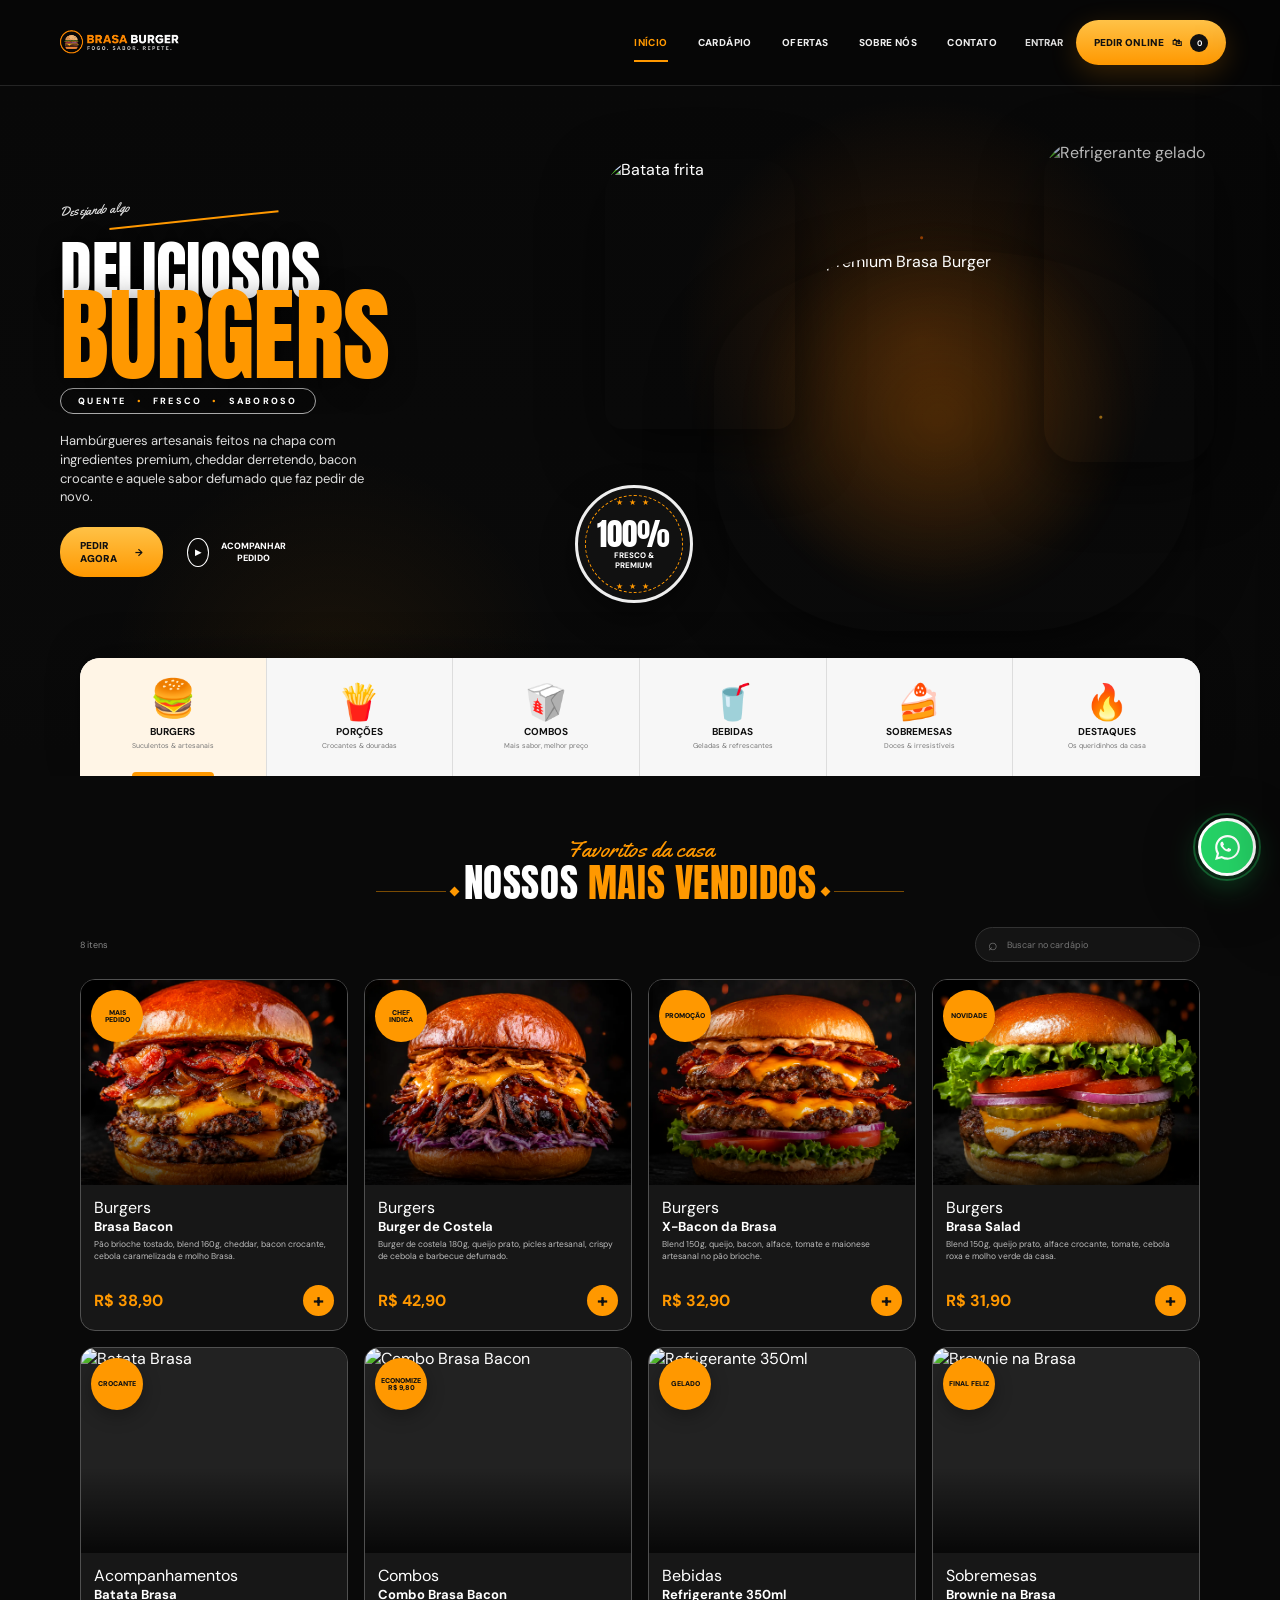
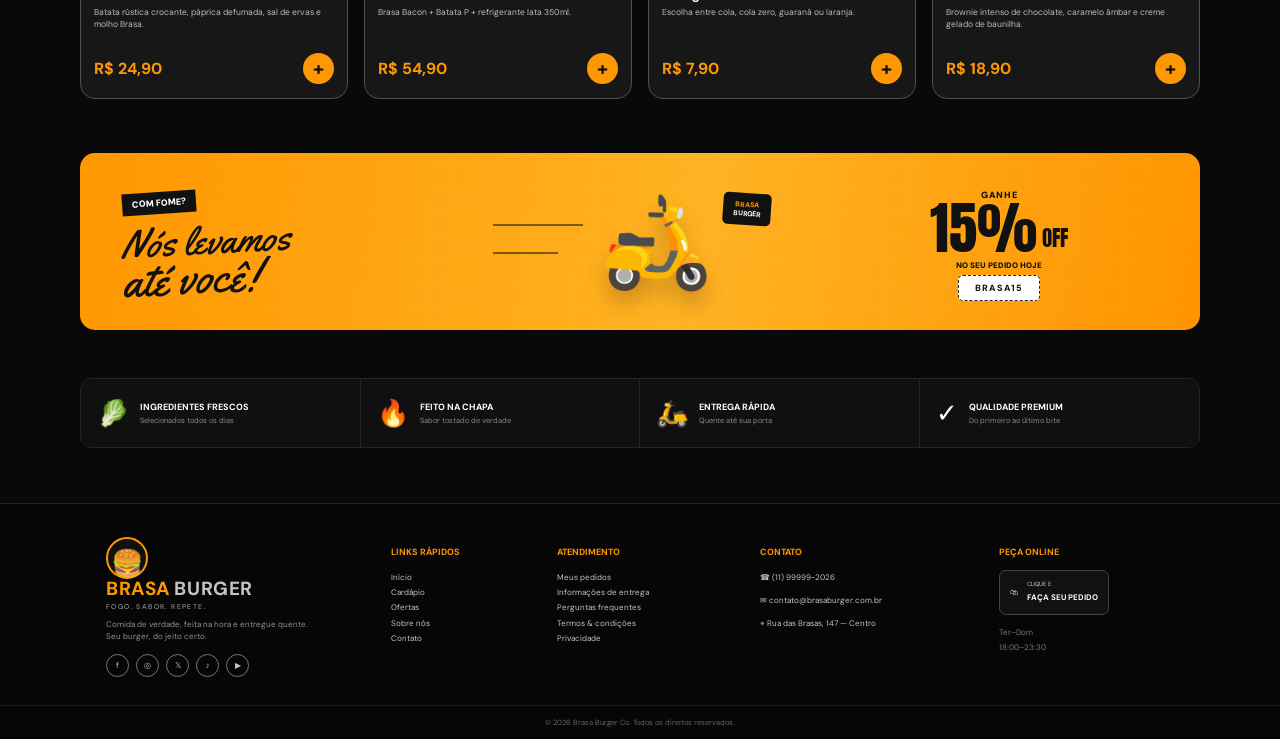
==== commit 7ca98a6a: "Add files via upload" ====
--- a/index.html
+++ b/index.html
@@ -10,8 +10,7 @@
   <link href="https://fonts.googleapis.com/css2?family=Anton&family=DM+Sans:wght@400;500;600;700;800&family=Yellowtail&display=swap" rel="stylesheet">
   <link rel="stylesheet" href="styles.css">
   <link rel="stylesheet" href="reference.css">
-  <link rel="stylesheet" href="menu-font.css">
-  <link rel="stylesheet" href="hero-refresh.css?v=15">
+  <link rel="stylesheet" href="menu-mobile.css">
   <style>
     .whatsapp-float{position:fixed;right:24px;bottom:24px;z-index:75;display:flex;align-items:center;gap:10px;text-decoration:none;filter:drop-shadow(0 12px 26px rgba(0,0,0,.35))}
     .whatsapp-label{background:#111;color:#fff;border:1px solid #2a2a2a;border-radius:13px;padding:10px 13px;display:flex;flex-direction:column;align-items:flex-end;line-height:1.15;opacity:0;transform:translateX(8px);pointer-events:none;transition:.22s;box-shadow:0 10px 30px rgba(0,0,0,.28)}
@@ -22,16 +21,15 @@
     .whatsapp-float:hover .whatsapp-label,.whatsapp-float:focus-visible .whatsapp-label{opacity:1;transform:none}
     .whatsapp-float:hover .whatsapp-button{transform:translateY(-2px) scale(1.04);box-shadow:0 14px 34px rgba(37,211,102,.38)}
     @keyframes waPulse{0%{transform:scale(.85);opacity:.8}70%{transform:scale(1.2);opacity:0}100%{opacity:0}}
-    @media(min-width:981px){.site-header .header-wrap{position:relative!important;display:grid!important;grid-template-columns:auto minmax(0,1fr) auto!important}.site-header .nav-center-shell{position:static!important;width:100%!important;height:88px!important;transform:none!important;display:flex!important;align-items:center!important;justify-content:center!important;pointer-events:none}.site-header .nav-center-shell .desktop-nav{position:static!important;transform:none!important;height:auto!important;margin:0!important;pointer-events:auto}.site-header .head-actions{margin-left:0!important}}
     @media(max-width:720px){.whatsapp-float{right:16px;bottom:86px}.whatsapp-label{display:none}.whatsapp-button{width:54px;height:54px}.whatsapp-button svg{width:29px;height:29px}}
   </style>
 </head>
 <body>
 <header class="site-header">
   <div class="header-wrap">
-    <a class="brand" href="#inicio"><span class="brand-mark"><span>🍔</span></span><span class="brand-text"><strong><em>BRASA</em> BURGER</strong><small>FOGO. SABOR. REPETE.</small></span></a>
-    <div class="nav-center-shell"><nav class="desktop-nav"><a class="active" href="#inicio">INÍCIO</a><a href="#cardapio">CARDÁPIO</a><a href="#ofertas">OFERTAS</a><a href="#sobre">SOBRE NÓS</a><a href="#contato">CONTATO</a></nav></div>
-    <div class="head-actions"><button class="track-order-btn" id="trackBtn"><svg viewBox="0 0 24 24" aria-hidden="true"><circle cx="12" cy="12" r="8.5"/><path d="M12 7.5v5l3.5 2"/></svg><span>ACOMPANHAR PEDIDO</span></button><button class="order-btn" id="openCart"><span>PEDIR ONLINE</span><span class="order-bag" aria-hidden="true"><svg viewBox="0 0 24 24"><path d="M6.5 8.5h11l1 11h-13l1-11Z"/><path d="M9 9V6.5a3 3 0 0 1 6 0V9"/></svg><b id="cartCount">0</b></span></button></div>
+    <a class="brand" href="#inicio"><img src="/logo.png" alt="Brasa Burger — Fogo. Sabor. Repete." style="height:52px;width:auto;display:block"></a>
+    <nav class="desktop-nav"><a class="active" href="#inicio">INÍCIO</a><a href="#cardapio">CARDÁPIO</a><a href="#ofertas">OFERTAS</a><a href="#sobre">SOBRE NÓS</a><a href="#contato">CONTATO</a></nav>
+    <div class="head-actions"><a class="login-link" href="/login">ENTRAR</a><button class="order-btn" id="openCart">PEDIR ONLINE <span>🛍</span><b id="cartCount">0</b></button></div>
     <button class="menu-toggle" aria-label="Abrir menu">☰</button>
   </div>
 </header>
@@ -41,15 +39,17 @@
     <div class="embers"></div>
     <div class="hero-wrap">
       <div class="hero-copy">
-        <h1><span>Deliciosos</span><strong>BURGERS</strong></h1>
+        <p class="script">Desejando algo</p>
+        <h1><span>DELICIOSOS</span><strong>BURGERS</strong></h1>
         <div class="taste-pill"><span>QUENTE</span><i>•</i><span>FRESCO</span><i>•</i><span>SABOROSO</span></div>
         <p class="hero-desc">Hambúrgueres artesanais feitos na chapa com ingredientes premium, cheddar derretendo, bacon crocante e aquele sabor defumado que faz pedir de novo.</p>
-        <div class="hero-actions"><a class="cta-primary" href="#cardapio">PEDIR AGORA <b>→</b></a></div>
+        <div class="hero-actions"><a class="cta-primary" href="#cardapio">PEDIR AGORA <b>→</b></a><button class="cta-ghost" id="trackBtn"><span>▶</span> ACOMPANHAR PEDIDO</button></div>
       </div>
       <div class="hero-food">
-        <img class="hero-scene" src="/hero-food.webp?v=14" alt="Hambúrguer artesanal Brasa Burger com batatas fritas e refrigerante">
-        <div class="smoke-motion" aria-hidden="true"><img src="/smoke-texture.webp?v=14" alt=""><img src="/smoke-texture.webp?v=14" alt=""><img src="/smoke-texture.webp?v=14" alt=""></div>
-        <img class="hero-foreground" src="/hero-food.webp?v=14" alt="" aria-hidden="true">
+        <div class="orange-glow"></div>
+        <img class="fries-img" src="https://images.unsplash.com/photo-1573080496219-bb080dd4f877?auto=format&fit=crop&w=720&q=88" alt="Batata frita">
+        <img class="drink-img" src="https://images.unsplash.com/photo-1544145945-f90425340c7e?auto=format&fit=crop&w=620&q=88" alt="Refrigerante gelado">
+        <img class="burger-img" src="https://images.unsplash.com/photo-1550547660-d9450f859349?auto=format&fit=crop&w=1200&q=92" alt="Hambúrguer premium Brasa Burger">
         <div class="quality-seal"><span class="stars">★ ★ ★</span><strong>100%</strong><small>FRESCO &<br>PREMIUM</small><span class="stars bottom">★ ★ ★</span></div>
       </div>
     </div>
--- a/menu-mobile.css
+++ b/menu-mobile.css
@@ -0,0 +1,25 @@
+/* Brasa Burger — atualização mobile + CTA pulsante.
+   Carregue este arquivo por ÚLTIMO no <head>, depois de hero-refresh.css:
+   <link rel="stylesheet" href="menu-mobile.css"> */
+
+/* Botão "Pedir agora" pulsante */
+@keyframes ctaPulse{
+  0%{transform:scale(1);box-shadow:0 0 0 0 rgba(255,152,0,.55)}
+  70%{transform:scale(1.045);box-shadow:0 0 0 16px rgba(255,152,0,0)}
+  100%{transform:scale(1);box-shadow:0 0 0 0 rgba(255,152,0,0)}
+}
+.cta-primary{animation:ctaPulse 1.8s ease-out infinite}
+
+/* Cardápio: 2 lanches por linha no mobile */
+@media (max-width: 700px){
+  .product-grid{grid-template-columns:repeat(2,1fr);gap:11px}
+  .product-card{min-height:0}
+  .product-image{height:130px}
+  .product-body{padding:12px 11px}
+  .product-body h3{font-size:17px}
+  .product-body p{min-height:0;-webkit-line-clamp:2}
+  .product-bottom{padding-top:12px}
+  .add-round{width:40px;height:40px;font-size:22px}
+  .product-badge{height:24px;min-width:0;padding:0 9px;font-size:8px}
+  .product-category{font-size:8px}
+}
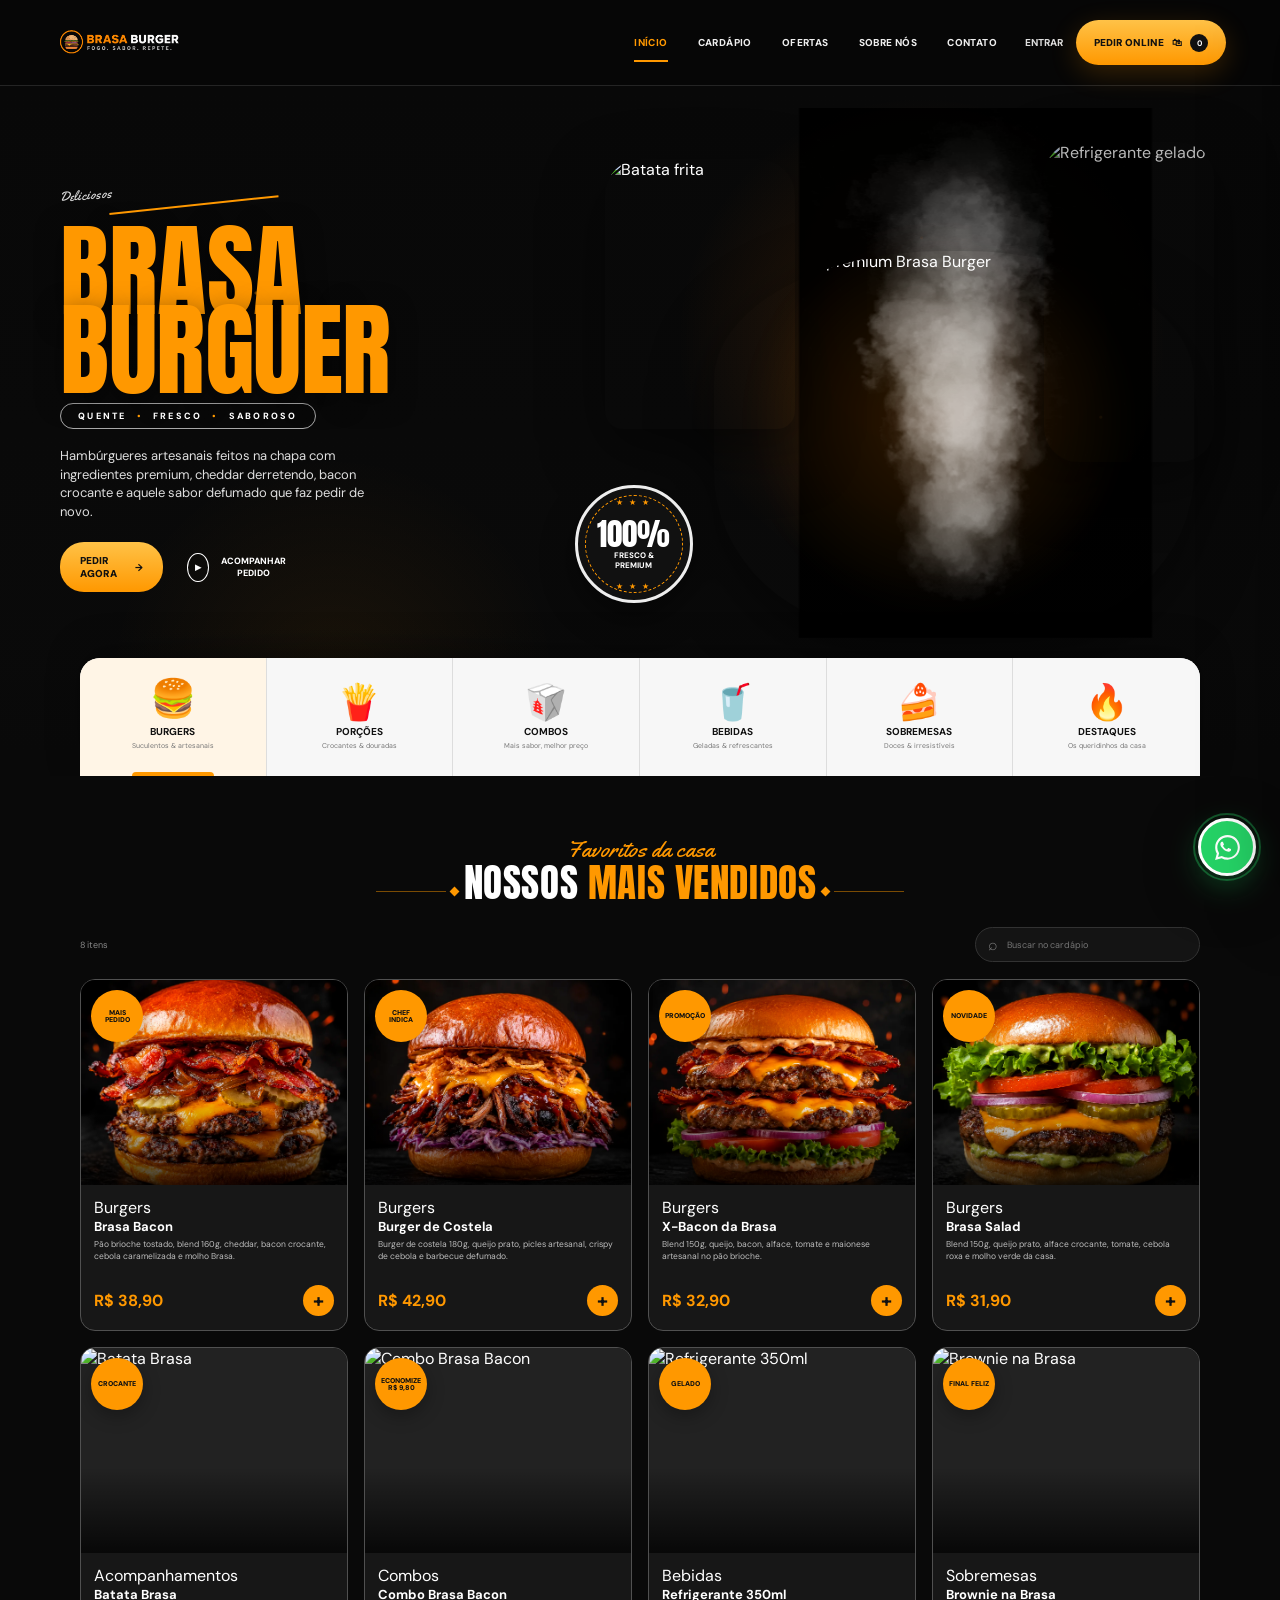
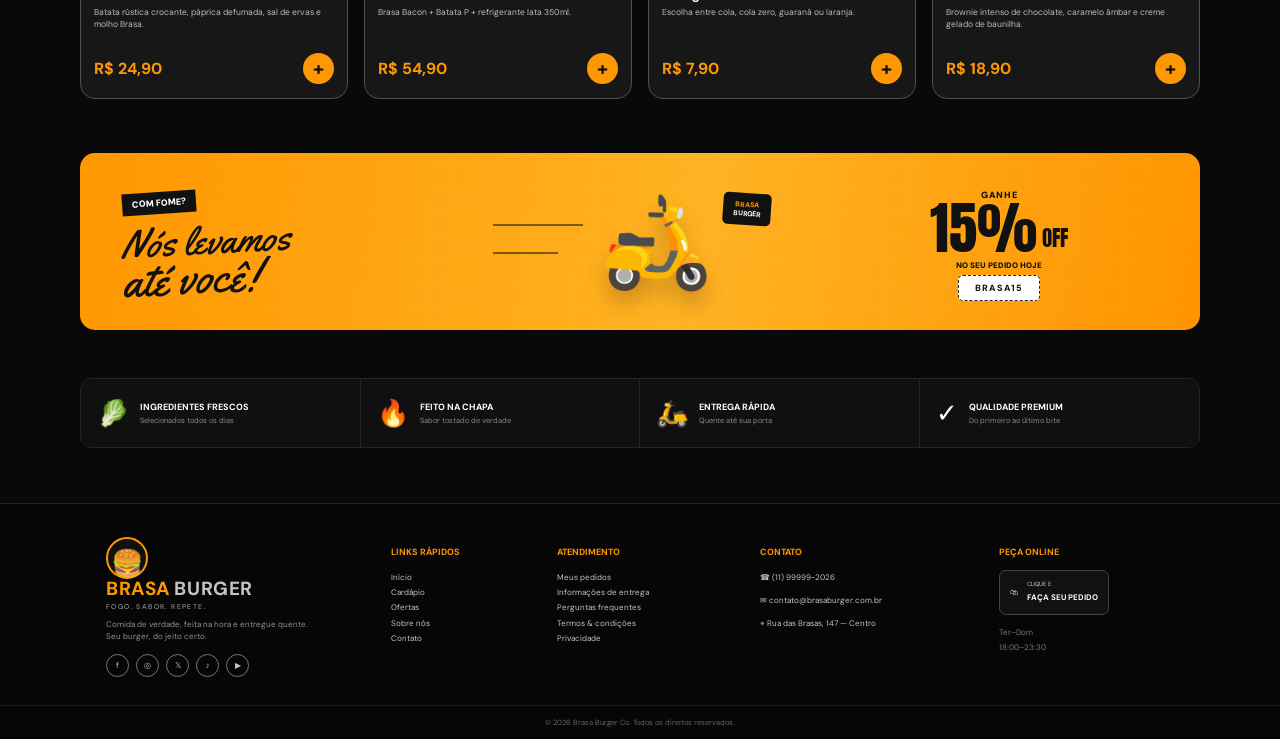
==== commit 2df2fdf1: "Atualiza logo e experiência mobile da loja" ====
--- a/index.html
+++ b/index.html
@@ -39,8 +39,8 @@
     <div class="embers"></div>
     <div class="hero-wrap">
       <div class="hero-copy">
-        <p class="script">Desejando algo</p>
-        <h1><span>DELICIOSOS</span><strong>BURGERS</strong></h1>
+        <p class="script">Deliciosos</p>
+        <h1><strong>BRASA BURGUER</strong></h1>
         <div class="taste-pill"><span>QUENTE</span><i>•</i><span>FRESCO</span><i>•</i><span>SABOROSO</span></div>
         <p class="hero-desc">Hambúrgueres artesanais feitos na chapa com ingredientes premium, cheddar derretendo, bacon crocante e aquele sabor defumado que faz pedir de novo.</p>
         <div class="hero-actions"><a class="cta-primary" href="#cardapio">PEDIR AGORA <b>→</b></a><button class="cta-ghost" id="trackBtn"><span>▶</span> ACOMPANHAR PEDIDO</button></div>
@@ -49,6 +49,7 @@
         <div class="orange-glow"></div>
         <img class="fries-img" src="https://images.unsplash.com/photo-1573080496219-bb080dd4f877?auto=format&fit=crop&w=720&q=88" alt="Batata frita">
         <img class="drink-img" src="https://images.unsplash.com/photo-1544145945-f90425340c7e?auto=format&fit=crop&w=620&q=88" alt="Refrigerante gelado">
+        <img src="/smoke.gif" aria-hidden="true" alt="" style="position:absolute;z-index:3;right:2%;bottom:6%;width:78%;max-width:470px;height:95%;object-fit:contain;object-position:bottom;mix-blend-mode:screen;opacity:.9;pointer-events:none">
         <img class="burger-img" src="https://images.unsplash.com/photo-1550547660-d9450f859349?auto=format&fit=crop&w=1200&q=92" alt="Hambúrguer premium Brasa Burger">
         <div class="quality-seal"><span class="stars">★ ★ ★</span><strong>100%</strong><small>FRESCO &<br>PREMIUM</small><span class="stars bottom">★ ★ ★</span></div>
       </div>
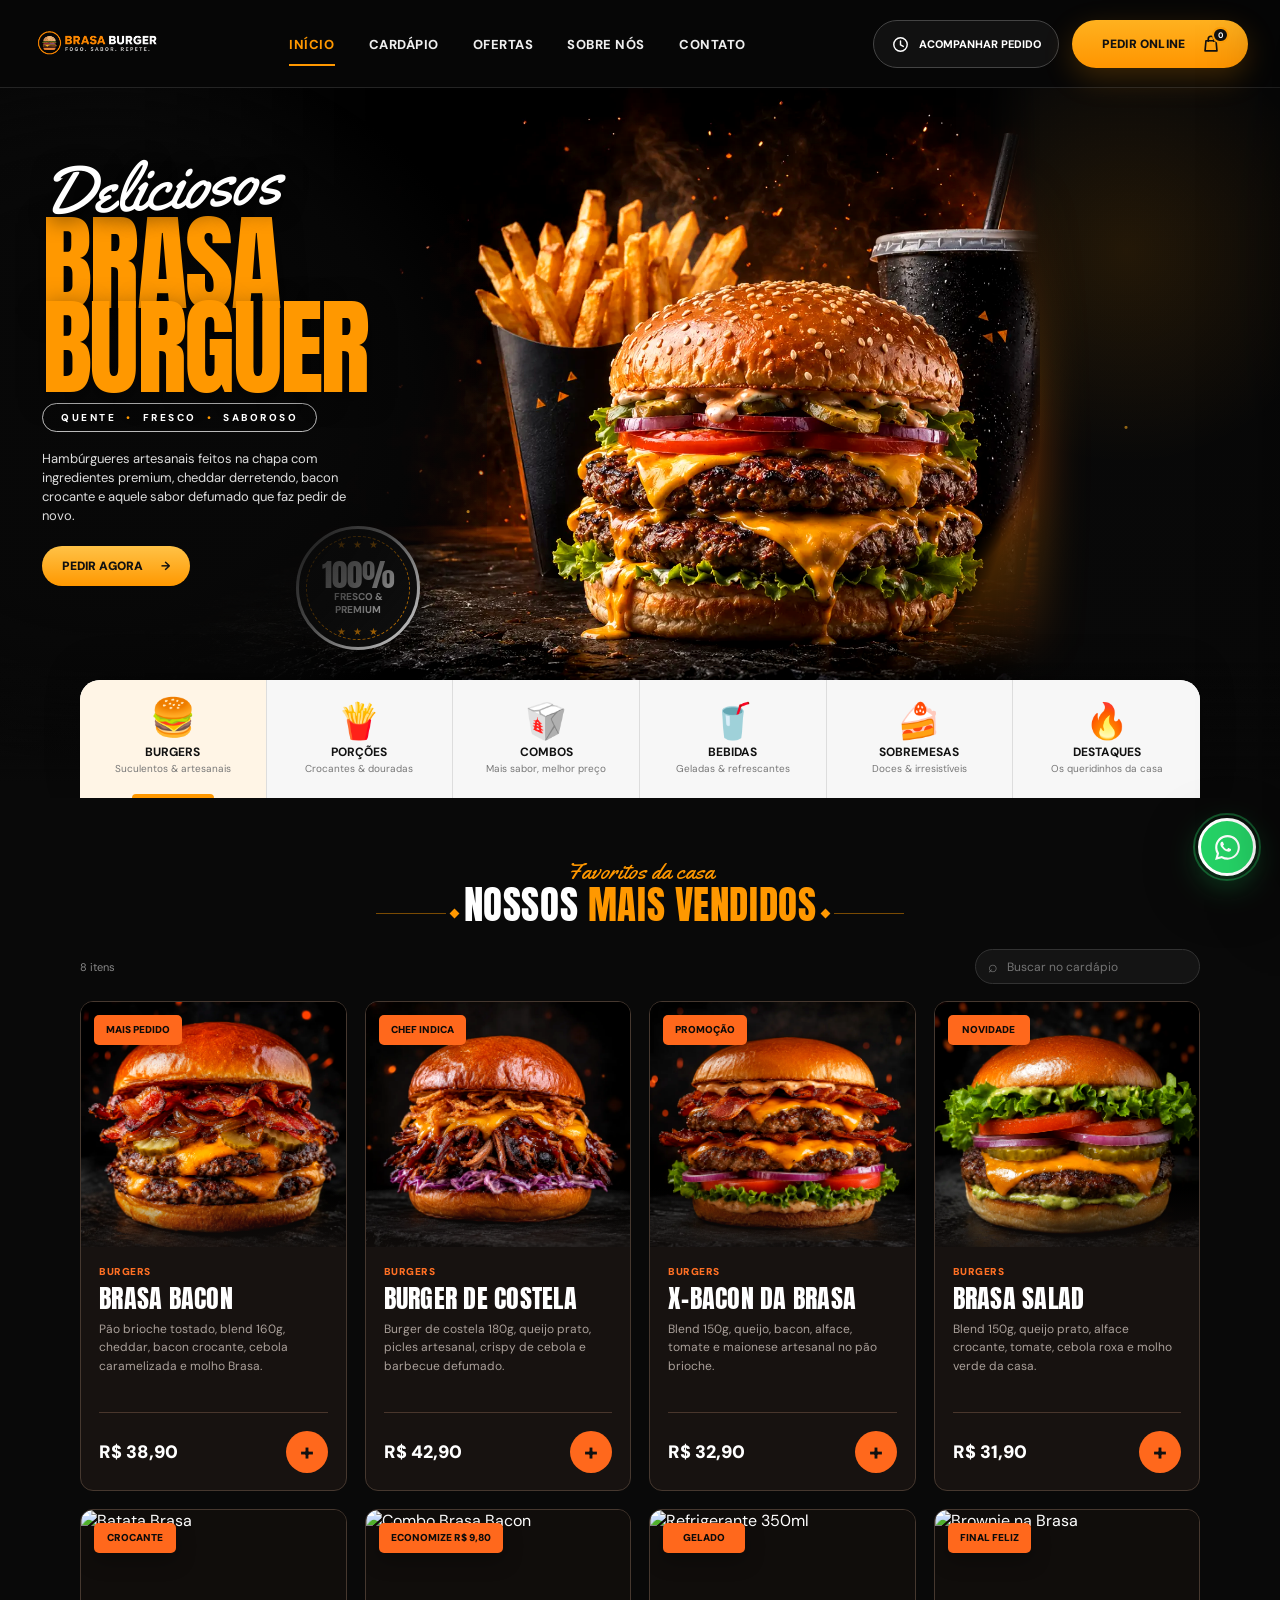
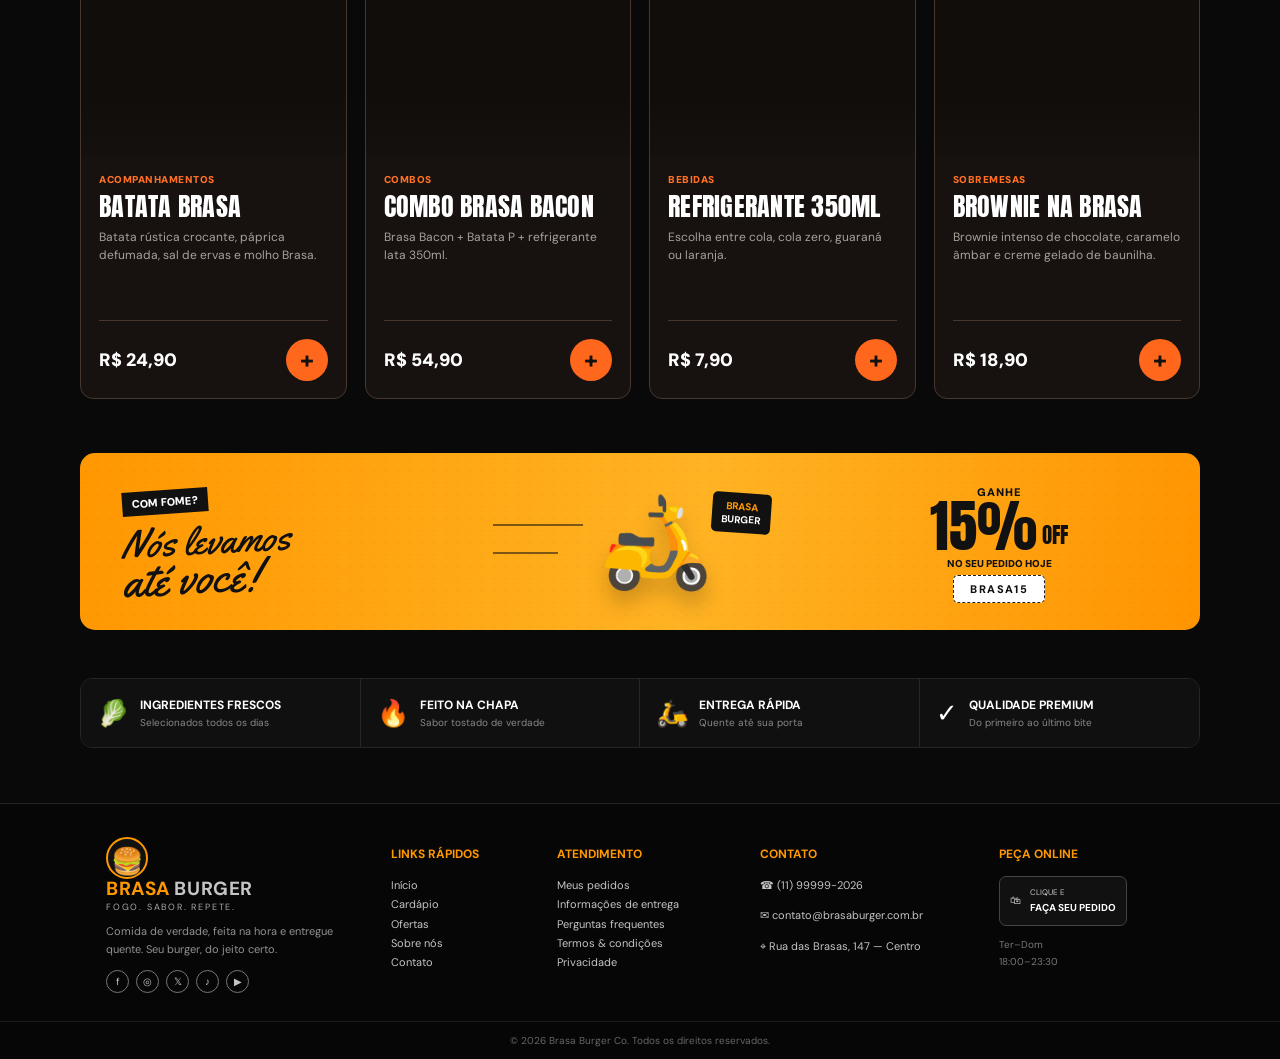
==== commit 4a1f5e8c: "Restaura layout do hero e integra nova identidade" ====
--- a/index.html
+++ b/index.html
@@ -10,6 +10,8 @@
   <link href="https://fonts.googleapis.com/css2?family=Anton&family=DM+Sans:wght@400;500;600;700;800&family=Yellowtail&display=swap" rel="stylesheet">
   <link rel="stylesheet" href="styles.css">
   <link rel="stylesheet" href="reference.css">
+  <link rel="stylesheet" href="menu-font.css">
+  <link rel="stylesheet" href="hero-refresh.css?v=15">
   <link rel="stylesheet" href="menu-mobile.css">
   <style>
     .whatsapp-float{position:fixed;right:24px;bottom:24px;z-index:75;display:flex;align-items:center;gap:10px;text-decoration:none;filter:drop-shadow(0 12px 26px rgba(0,0,0,.35))}
@@ -21,15 +23,18 @@
     .whatsapp-float:hover .whatsapp-label,.whatsapp-float:focus-visible .whatsapp-label{opacity:1;transform:none}
     .whatsapp-float:hover .whatsapp-button{transform:translateY(-2px) scale(1.04);box-shadow:0 14px 34px rgba(37,211,102,.38)}
     @keyframes waPulse{0%{transform:scale(.85);opacity:.8}70%{transform:scale(1.2);opacity:0}100%{opacity:0}}
-    @media(max-width:720px){.whatsapp-float{right:16px;bottom:86px}.whatsapp-label{display:none}.whatsapp-button{width:54px;height:54px}.whatsapp-button svg{width:29px;height:29px}}
+    .hero-custom-smoke{position:absolute;z-index:2;left:39%;bottom:4%;width:39%;max-width:350px;height:auto;mix-blend-mode:screen;opacity:.42;filter:blur(1px) contrast(1.08);transform-origin:50% 100%;pointer-events:none;animation:heroCustomSmoke 9.5s ease-in-out infinite}
+    @keyframes heroCustomSmoke{0%{transform:translate3d(-12px,64px,0) scale(.7);opacity:0}18%{opacity:.35}55%{transform:translate3d(18px,-74px,0) scale(1.08);opacity:.55}82%{opacity:.26}100%{transform:translate3d(-8px,-180px,0) scale(1.34);opacity:0}}
+    @media(min-width:981px){.site-header .header-wrap{position:relative!important;display:grid!important;grid-template-columns:auto minmax(0,1fr) auto!important}.site-header .nav-center-shell{position:static!important;width:100%!important;height:88px!important;transform:none!important;display:flex!important;align-items:center!important;justify-content:center!important;pointer-events:none}.site-header .nav-center-shell .desktop-nav{position:static!important;transform:none!important;height:auto!important;margin:0!important;pointer-events:auto}.site-header .head-actions{margin-left:0!important}}
+    @media(max-width:720px){.whatsapp-float{right:16px;bottom:86px}.whatsapp-label{display:none}.whatsapp-button{width:54px;height:54px}.whatsapp-button svg{width:29px;height:29px}.hero-custom-smoke{left:41%;bottom:10%;width:54%;opacity:.32}}
   </style>
 </head>
 <body>
 <header class="site-header">
   <div class="header-wrap">
     <a class="brand" href="#inicio"><img src="/logo.png" alt="Brasa Burger — Fogo. Sabor. Repete." style="height:52px;width:auto;display:block"></a>
-    <nav class="desktop-nav"><a class="active" href="#inicio">INÍCIO</a><a href="#cardapio">CARDÁPIO</a><a href="#ofertas">OFERTAS</a><a href="#sobre">SOBRE NÓS</a><a href="#contato">CONTATO</a></nav>
-    <div class="head-actions"><a class="login-link" href="/login">ENTRAR</a><button class="order-btn" id="openCart">PEDIR ONLINE <span>🛍</span><b id="cartCount">0</b></button></div>
+    <div class="nav-center-shell"><nav class="desktop-nav"><a class="active" href="#inicio">INÍCIO</a><a href="#cardapio">CARDÁPIO</a><a href="#ofertas">OFERTAS</a><a href="#sobre">SOBRE NÓS</a><a href="#contato">CONTATO</a></nav></div>
+    <div class="head-actions"><button class="track-order-btn" id="trackBtn"><svg viewBox="0 0 24 24" aria-hidden="true"><circle cx="12" cy="12" r="8.5"/><path d="M12 7.5v5l3.5 2"/></svg><span>ACOMPANHAR PEDIDO</span></button><button class="order-btn" id="openCart"><span>PEDIR ONLINE</span><span class="order-bag" aria-hidden="true"><svg viewBox="0 0 24 24"><path d="M6.5 8.5h11l1 11h-13l1-11Z"/><path d="M9 9V6.5a3 3 0 0 1 6 0V9"/></svg><b id="cartCount">0</b></span></button></div>
     <button class="menu-toggle" aria-label="Abrir menu">☰</button>
   </div>
 </header>
@@ -39,18 +44,16 @@
     <div class="embers"></div>
     <div class="hero-wrap">
       <div class="hero-copy">
-        <p class="script">Deliciosos</p>
-        <h1><strong>BRASA BURGUER</strong></h1>
+        <h1><span>Deliciosos</span><strong>BRASA BURGUER</strong></h1>
         <div class="taste-pill"><span>QUENTE</span><i>•</i><span>FRESCO</span><i>•</i><span>SABOROSO</span></div>
         <p class="hero-desc">Hambúrgueres artesanais feitos na chapa com ingredientes premium, cheddar derretendo, bacon crocante e aquele sabor defumado que faz pedir de novo.</p>
-        <div class="hero-actions"><a class="cta-primary" href="#cardapio">PEDIR AGORA <b>→</b></a><button class="cta-ghost" id="trackBtn"><span>▶</span> ACOMPANHAR PEDIDO</button></div>
+        <div class="hero-actions"><a class="cta-primary" href="#cardapio">PEDIR AGORA <b>→</b></a></div>
       </div>
       <div class="hero-food">
-        <div class="orange-glow"></div>
-        <img class="fries-img" src="https://images.unsplash.com/photo-1573080496219-bb080dd4f877?auto=format&fit=crop&w=720&q=88" alt="Batata frita">
-        <img class="drink-img" src="https://images.unsplash.com/photo-1544145945-f90425340c7e?auto=format&fit=crop&w=620&q=88" alt="Refrigerante gelado">
-        <img src="/smoke.gif" aria-hidden="true" alt="" style="position:absolute;z-index:3;right:2%;bottom:6%;width:78%;max-width:470px;height:95%;object-fit:contain;object-position:bottom;mix-blend-mode:screen;opacity:.9;pointer-events:none">
-        <img class="burger-img" src="https://images.unsplash.com/photo-1550547660-d9450f859349?auto=format&fit=crop&w=1200&q=92" alt="Hambúrguer premium Brasa Burger">
+        <img class="hero-scene" src="/hero-food.webp?v=14" alt="Hambúrguer artesanal Brasa Burger com batatas fritas e refrigerante">
+        <div class="smoke-motion" aria-hidden="true"><img src="/smoke-texture.webp?v=14" alt=""><img src="/smoke-texture.webp?v=14" alt=""><img src="/smoke-texture.webp?v=14" alt=""></div>
+        <img class="hero-custom-smoke" src="/smoke.gif" aria-hidden="true" alt="">
+        <img class="hero-foreground" src="/hero-food.webp?v=14" alt="" aria-hidden="true">
         <div class="quality-seal"><span class="stars">★ ★ ★</span><strong>100%</strong><small>FRESCO &<br>PREMIUM</small><span class="stars bottom">★ ★ ★</span></div>
       </div>
     </div>
--- a/menu-font.css
+++ b/menu-font.css
@@ -0,0 +1,66 @@
+/* Escala tipográfica da loja: mantém o visual compacto sem sacrificar leitura. */
+:root {
+  --type-caption: 10px;
+  --type-small: 11px;
+  --type-body: 12px;
+  --type-action: 13px;
+  --type-card-title: 16px;
+}
+
+/* Cabeçalho */
+.desktop-nav a { font-size: var(--type-action); }
+.brand-text small { font-size: 9px; }
+.order-btn { font-size: var(--type-body); }
+.order-btn b { font-size: var(--type-caption); }
+
+/* Hero e ações */
+.taste-pill { font-size: var(--type-caption); }
+.hero-desc { font-size: 14px; line-height: 1.6; }
+.cta-primary { font-size: var(--type-body); }
+.quality-seal small,
+.quality-seal .stars { font-size: var(--type-caption); }
+
+/* Categorias, busca e produtos */
+.cat b { font-size: var(--type-body); }
+.cat small { font-size: var(--type-caption); }
+.menu-toolbar > span { font-size: var(--type-small); }
+.store-search input { font-size: var(--type-body); }
+.product-badge { font-size: var(--type-caption); }
+.product-body h3 { font-family: "Anton", sans-serif; font-size: clamp(23px, 2vw, 29px); font-weight: 400; line-height: 1; }
+.product-body p { font-size: var(--type-body); line-height: 1.55; min-height: 56px; }
+.product-bottom strong { font-size: 18px; }
+
+/* Faixa promocional e benefícios */
+.hungry,
+.promo-right > small,
+.promo-right code { font-size: var(--type-small); }
+.delivery-box,
+.promo-right > span { font-size: var(--type-caption); }
+.why b { font-size: var(--type-body); }
+.why small { font-size: var(--type-caption); line-height: 1.4; }
+
+/* Rodapé */
+.footer h4 { font-size: var(--type-body); margin-bottom: 14px; }
+.footer a,
+.footer button,
+.footer p { font-size: var(--type-small); line-height: 1.75; }
+.foot-brand p { font-size: var(--type-small); line-height: 1.6; max-width: 245px; }
+.socials a { font-size: var(--type-caption); }
+.app-badge small { font-size: 8px; }
+.app-badge b { font-size: var(--type-caption); }
+.hours { font-size: var(--type-caption) !important; }
+.copyright { font-size: var(--type-caption); }
+.toast { font-size: var(--type-small); }
+
+@media (max-width: 980px) {
+  .desktop-nav a { font-size: 14px; }
+}
+
+@media (max-width: 700px) {
+  .brand-text small { font-size: 8px; }
+  .cat b { font-size: var(--type-small); }
+  .cat small { font-size: 9px; }
+  .footer a,
+  .footer button,
+  .footer p { font-size: 12px; }
+}
--- a/hero-refresh.css
+++ b/hero-refresh.css
@@ -0,0 +1,516 @@
+/* Primeiro bloco reconstruído a partir da referência visual enviada. */
+.site-header {
+  height: 88px;
+  background: rgba(7, 7, 7, .98);
+}
+
+.header-wrap {
+  max-width: 1320px;
+  padding: 0 32px;
+  position: relative;
+  display: grid;
+  grid-template-columns: auto minmax(0, 1fr) auto;
+  gap: 28px;
+}
+
+.nav-center-shell {
+  position: static;
+  width: 100%;
+  height: 88px;
+  transform: none;
+  display: flex;
+  align-items: center;
+  justify-content: center;
+  pointer-events: none;
+}
+
+.desktop-nav {
+  margin: 0;
+  position: static;
+  height: auto;
+  transform: none;
+  justify-content: center;
+  gap: 34px;
+  pointer-events: auto;
+}
+
+.head-actions {
+  margin-left: 0;
+}
+
+.track-order-btn {
+  height: 48px;
+  display: inline-flex;
+  align-items: center;
+  justify-content: center;
+  gap: 9px;
+  padding: 0 17px;
+  border: 1px solid #444;
+  border-radius: 999px;
+  background: #111;
+  color: #fff;
+  font-size: 11px;
+  font-weight: 800;
+  white-space: nowrap;
+  cursor: pointer;
+  transition: .2s;
+}
+
+.track-order-btn:hover {
+  border-color: #ff9d00;
+  color: #ffad1f;
+  transform: translateY(-2px);
+}
+
+.track-order-btn svg {
+  width: 19px;
+  height: 19px;
+  fill: none;
+  stroke: currentColor;
+  stroke-width: 1.8;
+  stroke-linecap: round;
+  stroke-linejoin: round;
+}
+
+.order-btn {
+  height: 48px;
+  min-width: 176px;
+  justify-content: center;
+  gap: 14px;
+  padding: 0 18px 0 22px;
+  border-radius: 999px;
+  background: linear-gradient(180deg, #ffb11f 0%, #ff9500 100%);
+  box-shadow: 0 10px 30px rgba(255, 149, 0, .22);
+  letter-spacing: .015em;
+}
+
+.order-bag {
+  position: relative;
+  width: 23px;
+  height: 25px;
+  display: grid;
+  place-items: center;
+}
+
+.order-bag svg {
+  width: 22px;
+  height: 22px;
+  fill: none;
+  stroke: #111;
+  stroke-width: 1.8;
+  stroke-linecap: round;
+  stroke-linejoin: round;
+}
+
+.order-btn .order-bag b {
+  position: absolute;
+  right: -7px;
+  top: -5px;
+  min-width: 16px;
+  height: 16px;
+  padding: 0 4px;
+  border: 2px solid #ff9f08;
+  font-size: 8px;
+}
+
+.hero {
+  min-height: 710px;
+  isolation: isolate;
+  background: #080808;
+}
+
+.hero::before {
+  z-index: -3;
+  background:
+    radial-gradient(circle at 62% 46%, rgba(255, 125, 0, .13), transparent 29%),
+    radial-gradient(circle at 88% 23%, rgba(255, 149, 0, .11), transparent 17%),
+    linear-gradient(180deg, #080808, #090909);
+}
+
+.hero::after {
+  z-index: 1;
+  height: 135px;
+  background: linear-gradient(transparent, #090909 88%);
+  pointer-events: none;
+}
+
+.hero-wrap {
+  max-width: 1320px;
+  height: 600px;
+  padding: 36px 32px 0;
+  grid-template-columns: 42% 58%;
+  align-items: center;
+}
+
+.hero-copy {
+  position: relative;
+  z-index: 5;
+  padding: 6px 0 70px 10px;
+}
+
+.hero-copy::after {
+  content: "";
+  position: absolute;
+  z-index: -1;
+  inset: -80px -220px -100px -110px;
+  background: radial-gradient(ellipse at 32% 50%, rgba(8, 8, 8, .96) 0 40%, rgba(8, 8, 8, .72) 58%, transparent 78%);
+  pointer-events: none;
+}
+
+.script {
+  font-size: 39px;
+}
+
+.hero h1 {
+  margin-top: 0;
+  line-height: .8;
+}
+
+.hero h1 span {
+  font-size: clamp(64px, 5.3vw, 78px);
+  font-family: "Yellowtail", cursive;
+  font-weight: 400;
+  line-height: .9;
+  letter-spacing: -.01em;
+  transform: rotate(-3deg);
+  transform-origin: left center;
+}
+
+.hero h1 strong {
+  font-size: clamp(96px, 8.2vw, 122px);
+  letter-spacing: -.025em;
+}
+
+.taste-pill {
+  border-color: rgba(255, 255, 255, .72);
+  padding: 7px 18px;
+}
+
+.hero-desc {
+  max-width: 390px;
+  margin-top: 20px;
+}
+
+.hero-food {
+  position: absolute;
+  z-index: 2;
+  top: 0;
+  right: 240px;
+  width: min(920px, 70vw);
+  height: 600px;
+  overflow: visible;
+  isolation: isolate;
+}
+
+.smoke-motion {
+  position: absolute;
+  z-index: 2;
+  left: 22%;
+  right: 3%;
+  top: -12%;
+  bottom: 9%;
+  overflow: hidden;
+  pointer-events: none;
+  -webkit-mask-image: linear-gradient(180deg, #000 0 66%, rgba(0,0,0,.78) 79%, transparent 100%);
+  mask-image: linear-gradient(180deg, #000 0 66%, rgba(0,0,0,.78) 79%, transparent 100%);
+}
+
+.smoke-motion img {
+  position: absolute;
+  bottom: -6%;
+  width: 56%;
+  height: auto;
+  mix-blend-mode: screen;
+  filter: blur(.6px) contrast(1.16) brightness(1.2);
+  opacity: 0;
+  will-change: transform, opacity;
+  animation: realSmoke 8.4s ease-in-out infinite;
+}
+
+.smoke-motion img:nth-child(1) { left: 0; animation-delay: -6.7s; }
+.smoke-motion img:nth-child(2) { left: 27%; width: 62%; animation-delay: -3.6s; animation-duration: 10.2s; }
+.smoke-motion img:nth-child(3) { left: 55%; width: 48%; animation-delay: -1.2s; animation-duration: 7.5s; }
+
+@keyframes realSmoke {
+  0% { transform: translate3d(-12px, 82px, 0) scale(.7) rotate(-4deg); opacity: 0; }
+  14% { opacity: .48; }
+  46% { transform: translate3d(16px, -34px, 0) scale(1.04) rotate(2deg); opacity: .78; }
+  74% { opacity: .54; }
+  100% { transform: translate3d(-8px, -265px, 0) scale(1.42) rotate(7deg); opacity: 0; }
+}
+
+.hero-food::before {
+  content: "";
+  position: absolute;
+  z-index: 2;
+  inset: 10% 0 7% 25%;
+  background: radial-gradient(ellipse at 78% 62%, rgba(255, 72, 0, .62) 0%, rgba(255, 139, 0, .28) 26%, rgba(255, 91, 0, .09) 48%, transparent 68%);
+  filter: blur(23px);
+  pointer-events: none;
+  animation: firePulse 2.8s ease-in-out infinite;
+}
+
+.hero-food::after {
+  content: "";
+  position: absolute;
+  z-index: 2;
+  left: 28%;
+  right: 4%;
+  top: 5%;
+  bottom: 15%;
+  pointer-events: none;
+  background:
+    radial-gradient(circle at 12% 82%, #ffb12b 0 1px, transparent 2px),
+    radial-gradient(circle at 23% 64%, #ff6a00 0 1.5px, transparent 2.5px),
+    radial-gradient(circle at 38% 75%, #ffcf55 0 1px, transparent 2px),
+    radial-gradient(circle at 47% 47%, #ff7b00 0 1px, transparent 2px),
+    radial-gradient(circle at 58% 69%, #ff9d00 0 1.5px, transparent 2.5px),
+    radial-gradient(circle at 67% 34%, #ffb733 0 1px, transparent 2px),
+    radial-gradient(circle at 78% 56%, #ff6500 0 1.5px, transparent 2.5px),
+    radial-gradient(circle at 88% 25%, #ffd36a 0 1px, transparent 2px),
+    radial-gradient(circle at 93% 73%, #ff7b00 0 1px, transparent 2px);
+  filter: drop-shadow(0 0 5px rgba(255, 105, 0, .8));
+  opacity: .92;
+  animation: brasaSparks 4.6s linear infinite;
+}
+
+.hero-scene {
+  position: relative;
+  z-index: 1;
+  width: 100%;
+  height: 100%;
+  object-fit: cover;
+  object-position: 68% center;
+  display: block;
+  filter: saturate(1.08) contrast(1.05);
+  -webkit-mask-image: linear-gradient(90deg, transparent 0%, rgba(0,0,0,.35) 10%, #000 28%, #000 88%, rgba(0,0,0,.72) 94%, transparent 100%);
+  mask-image: linear-gradient(90deg, transparent 0%, rgba(0,0,0,.35) 10%, #000 28%, #000 88%, rgba(0,0,0,.72) 94%, transparent 100%);
+}
+
+.hero-foreground {
+  position: absolute;
+  z-index: 3;
+  inset: 0;
+  width: 100%;
+  height: 100%;
+  object-fit: cover;
+  object-position: 68% center;
+  display: block;
+  pointer-events: none;
+  filter: saturate(1.08) contrast(1.05);
+  -webkit-mask-image:
+    radial-gradient(ellipse 35% 42% at 69% 71%, #000 0 68%, transparent 77%),
+    radial-gradient(ellipse 19% 39% at 50% 49%, #000 0 67%, transparent 78%),
+    radial-gradient(ellipse 15% 43% at 89% 48%, #000 0 68%, transparent 79%);
+  mask-image:
+    radial-gradient(ellipse 35% 42% at 69% 71%, #000 0 68%, transparent 77%),
+    radial-gradient(ellipse 19% 39% at 50% 49%, #000 0 67%, transparent 78%),
+    radial-gradient(ellipse 15% 43% at 89% 48%, #000 0 68%, transparent 79%);
+}
+
+.embers {
+  inset: -35px;
+  animation: sootDrift 9s ease-in-out infinite;
+  will-change: transform, opacity;
+}
+
+@keyframes brasaSparks {
+  0% { transform: translate3d(0, 25px, 0) scale(.94); opacity: 0; }
+  16% { opacity: .82; }
+  68% { opacity: .58; }
+  100% { transform: translate3d(16px, -70px, 0) scale(1.04); opacity: 0; }
+}
+
+@keyframes firePulse {
+  0%, 100% { transform: scale(.96); opacity: .72; }
+  48% { transform: scale(1.05) translate3d(-7px, -3px, 0); opacity: 1; }
+}
+
+@keyframes sootDrift {
+  0%, 100% { transform: translate3d(0, 8px, 0); opacity: .42; }
+  50% { transform: translate3d(18px, -18px, 0); opacity: .68; }
+}
+
+.quality-seal {
+  left: 17%;
+  bottom: 38px;
+  width: 124px;
+  height: 124px;
+}
+
+.category-shell {
+  z-index: 8;
+}
+
+/* Cardápio inspirado na referência: produto dominante, tipografia condensada e selo retangular. */
+.product-grid {
+  gap: 18px;
+}
+
+.product-card {
+  display: flex;
+  flex-direction: column;
+  min-height: 490px;
+  background: #171210;
+  border: 1px solid #46382f;
+  border-radius: 13px;
+  overflow: hidden;
+}
+
+.product-card:hover {
+  border-color: #ff701f;
+  box-shadow: 0 22px 55px rgba(0, 0, 0, .5);
+}
+
+.product-image {
+  height: 245px;
+  background: #100d0b;
+}
+
+.product-image::after {
+  height: 24%;
+  background: linear-gradient(transparent, rgba(23, 18, 16, .66));
+}
+
+.product-image img {
+  object-position: center 48%;
+  filter: saturate(1.08) contrast(1.06);
+}
+
+.product-badge {
+  left: 13px;
+  top: 13px;
+  width: auto;
+  height: 30px;
+  min-width: 82px;
+  padding: 0 12px;
+  border-radius: 5px;
+  background: #ff681c;
+  color: #0d0b0a;
+  font-size: 10px;
+  line-height: 1;
+  box-shadow: 0 8px 20px rgba(0, 0, 0, .28);
+}
+
+.product-body {
+  flex: 1;
+  display: flex;
+  flex-direction: column;
+  padding: 18px 18px 17px;
+}
+
+.product-category {
+  display: block;
+  margin-bottom: 8px;
+  color: #ff7024;
+  font-size: 10px;
+  font-weight: 900;
+  letter-spacing: .05em;
+  text-transform: uppercase;
+}
+
+.product-body h3 {
+  margin: 0 0 8px;
+  color: #fff;
+  font-family: "Anton", sans-serif;
+  font-size: clamp(23px, 2vw, 29px);
+  font-weight: 400;
+  line-height: 1;
+  letter-spacing: .01em;
+  text-transform: uppercase;
+}
+
+.product-body p {
+  min-height: 58px;
+  color: #aaa09a;
+  font-size: 12px;
+  line-height: 1.55;
+}
+
+.product-bottom {
+  margin-top: auto;
+  padding-top: 18px;
+  border-top: 1px solid #49362c;
+}
+
+.product-bottom strong {
+  color: #fff;
+  font-size: 18px;
+  font-weight: 900;
+}
+
+.add-round {
+  width: 42px;
+  height: 42px;
+  background: #ff681c;
+  font-size: 24px;
+}
+
+@media (max-width: 1120px) {
+  .header-wrap {
+    gap: 18px;
+  }
+
+  .desktop-nav { gap: 22px; }
+  .track-order-btn { width: 48px; padding: 0; }
+  .track-order-btn span { display: none; }
+  .hero-food { right: 130px; width: 78vw; }
+}
+
+@media (max-width: 980px) {
+  .header-wrap { display: flex; }
+  .head-actions { margin-left: auto; }
+  .track-order-btn { width: auto; padding: 0 14px; }
+  .track-order-btn span { display: inline; }
+  .menu-toggle { margin-left: 0; }
+  .nav-center-shell { position: absolute; left: 0; right: 0; top: 88px; width: auto; height: auto; transform: none; display: block; pointer-events: auto; }
+  .nav-center-shell .desktop-nav { position: static; transform: none; }
+
+  .hero { min-height: 780px; }
+  .hero-wrap { height: 665px; grid-template-columns: 48% 52%; }
+  .hero-food { right: 100px; width: 84vw; height: 665px; }
+  .hero-copy::after { right: -140px; }
+  .product-card { min-height: 475px; }
+}
+
+@media (max-width: 700px) {
+  .site-header { height: 72px; }
+  .header-wrap { padding: 0 14px; gap: 10px; }
+  .head-actions .order-btn {
+    min-width: 47px;
+    width: 47px;
+    height: 43px;
+    padding: 0;
+  }
+  .track-order-btn { width: 43px; height: 43px; padding: 0; }
+  .track-order-btn span { display: none; }
+  .head-actions .order-btn > span:first-child { display: none; }
+  .order-bag { width: 24px; }
+  .nav-center-shell { top: 72px; }
+
+  .hero { min-height: 980px; }
+  .hero-wrap { height: 860px; padding: 26px 18px 0; }
+  .hero-copy { padding: 0 0 0 4px; }
+  .hero-copy::after { inset: -40px -80px -70px -55px; }
+  .script { font-size: 31px; }
+  .hero h1 span { font-size: 55px; }
+  .hero h1 strong { font-size: 82px; }
+  .hero-desc { max-width: 92%; }
+  .hero-food {
+    top: 390px;
+    right: 20px;
+    width: 118vw;
+    height: 470px;
+  }
+  .hero-scene {
+    object-position: 66% center;
+    -webkit-mask-image: linear-gradient(180deg, transparent 0%, #000 19%, #000 100%);
+    mask-image: linear-gradient(180deg, transparent 0%, #000 19%, #000 100%);
+  }
+  .hero-foreground {
+    object-position: 66% center;
+  }
+  .quality-seal { left: 15%; bottom: 26px; width: 98px; height: 98px; }
+  .product-card { min-height: 470px; }
+  .product-image { height: 260px; }
+}
